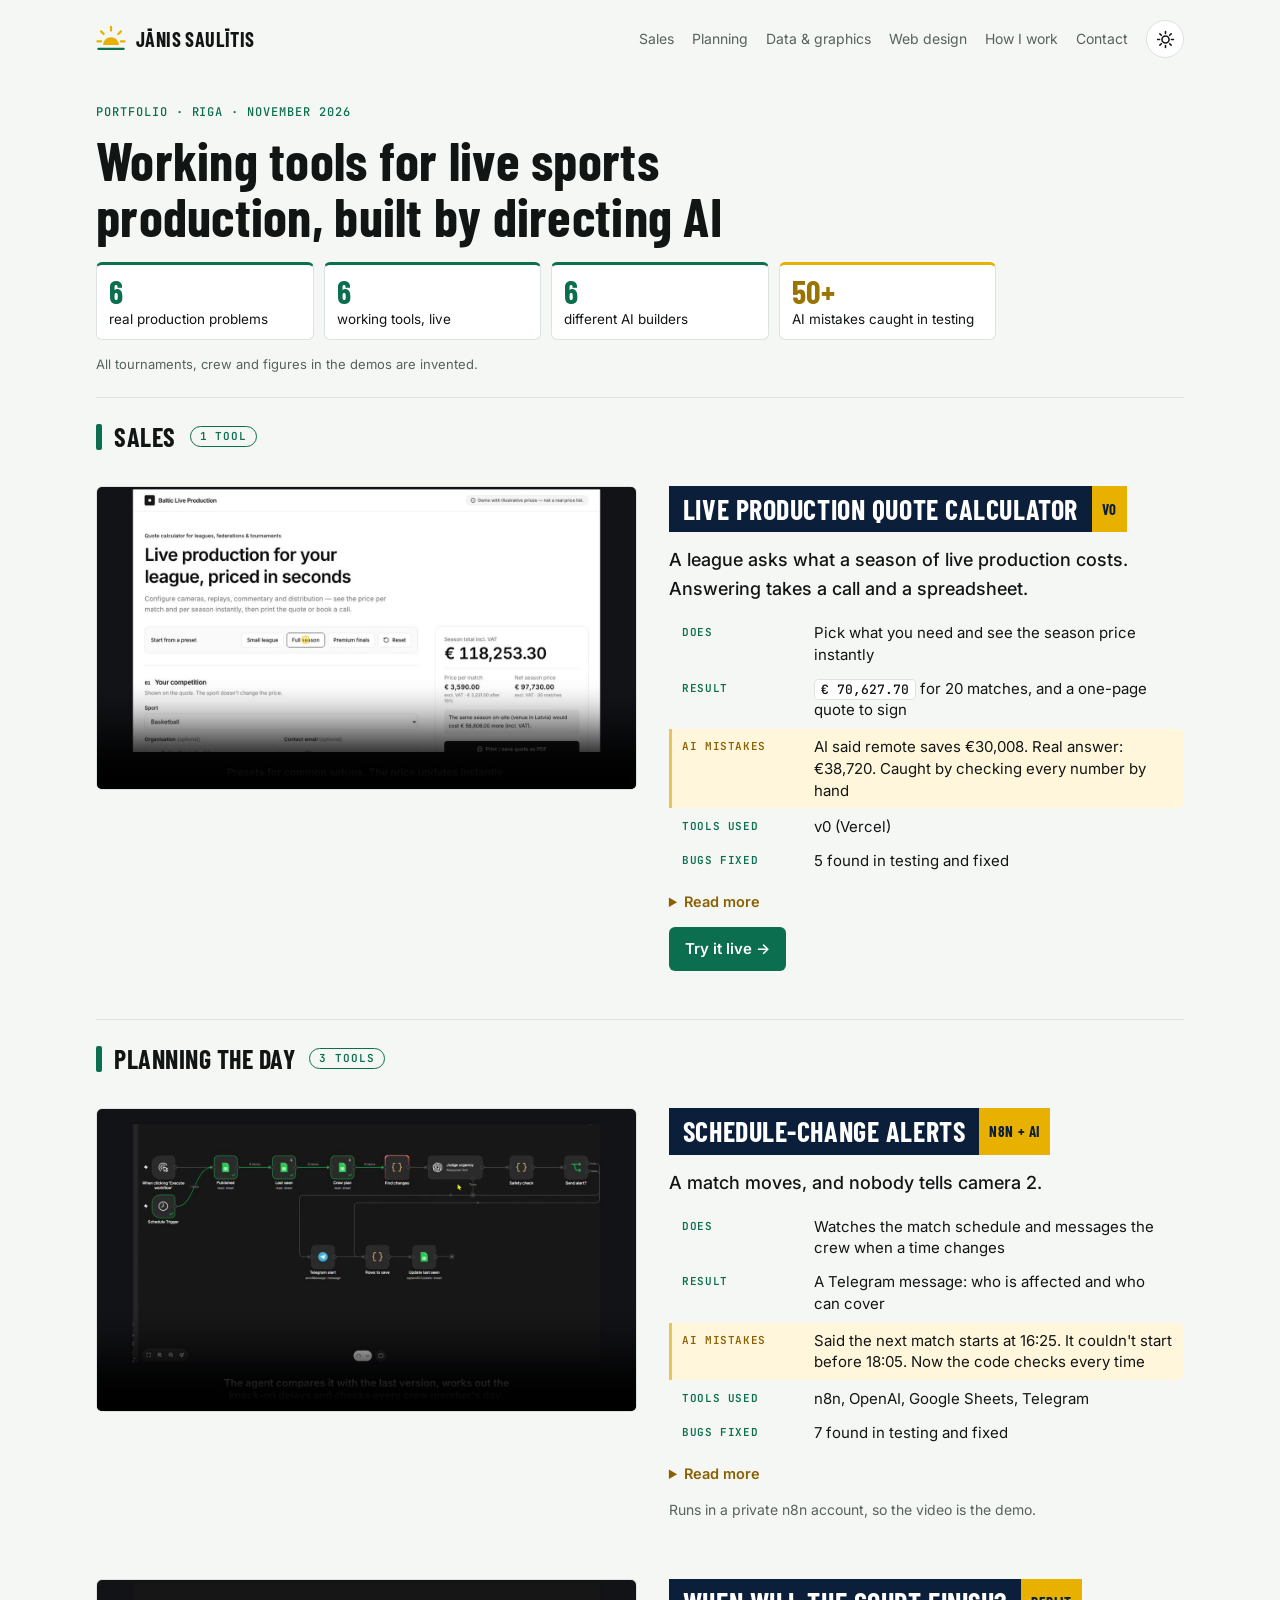
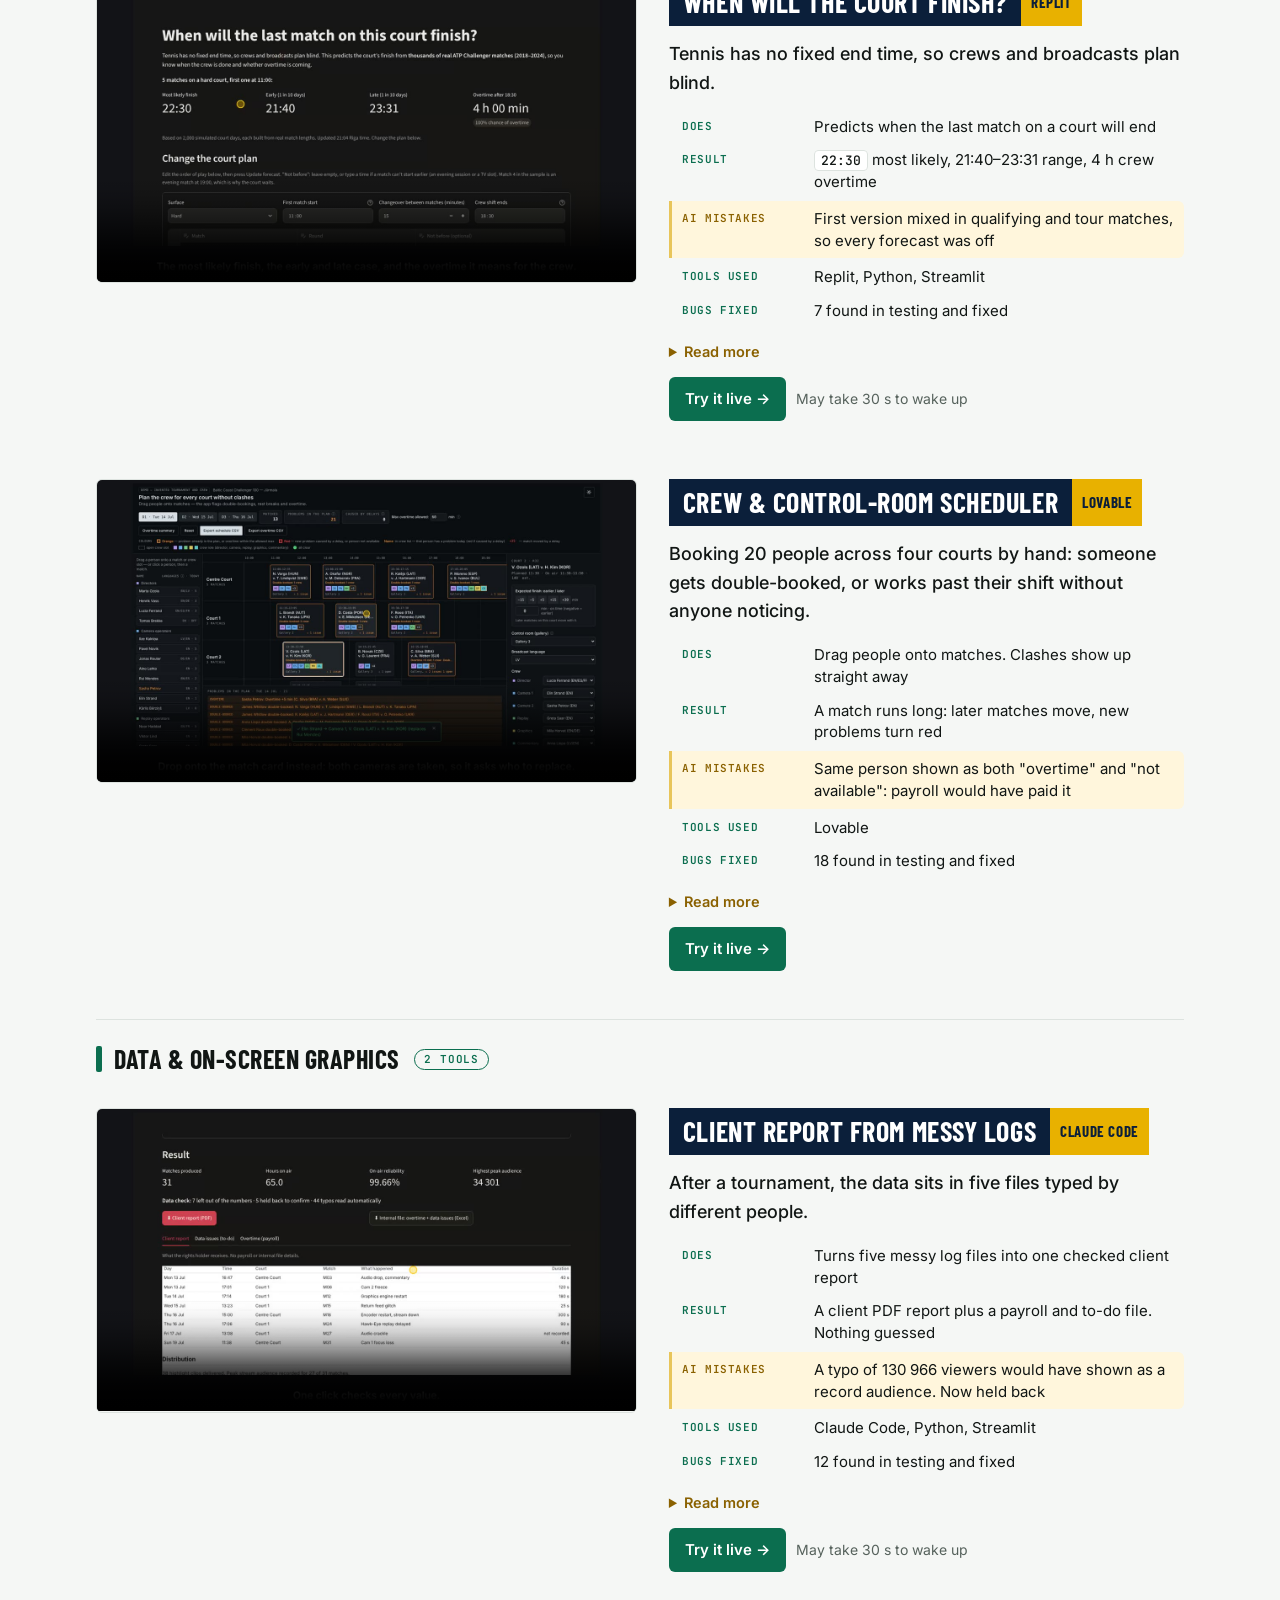
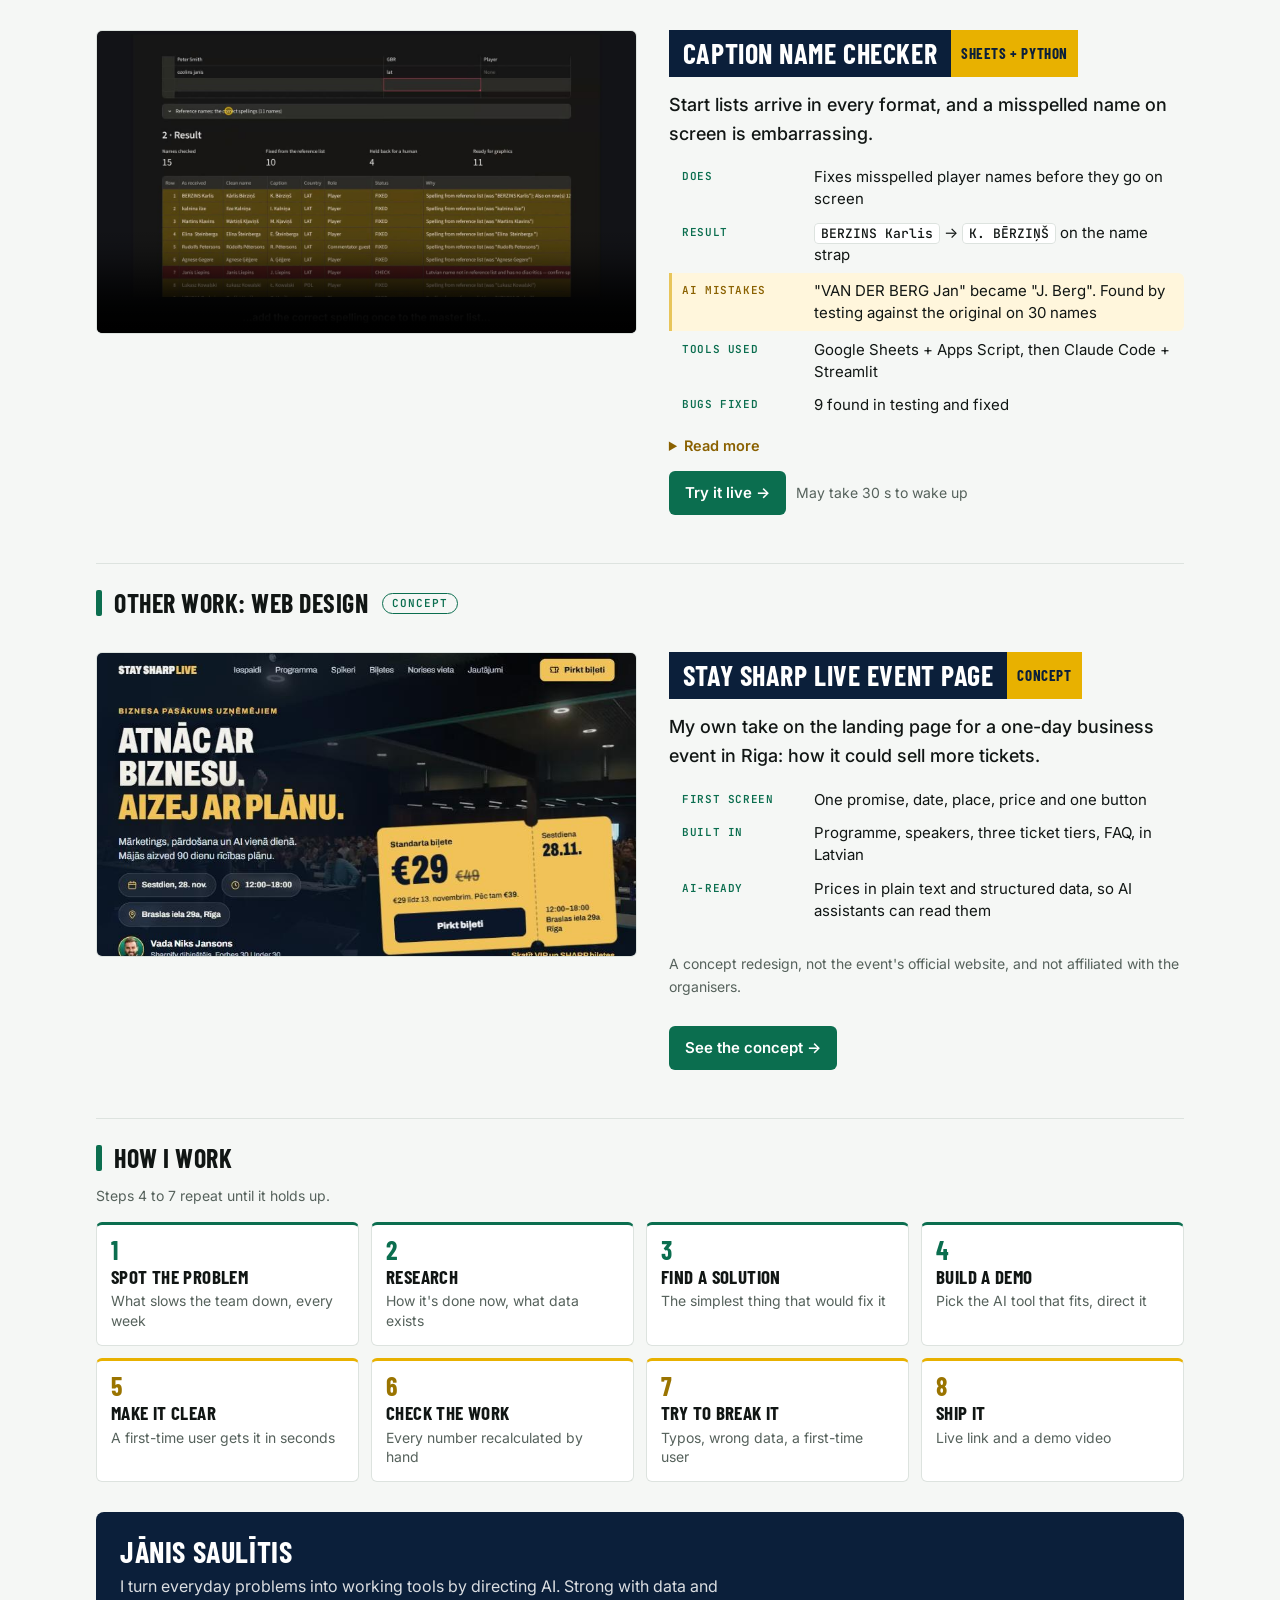
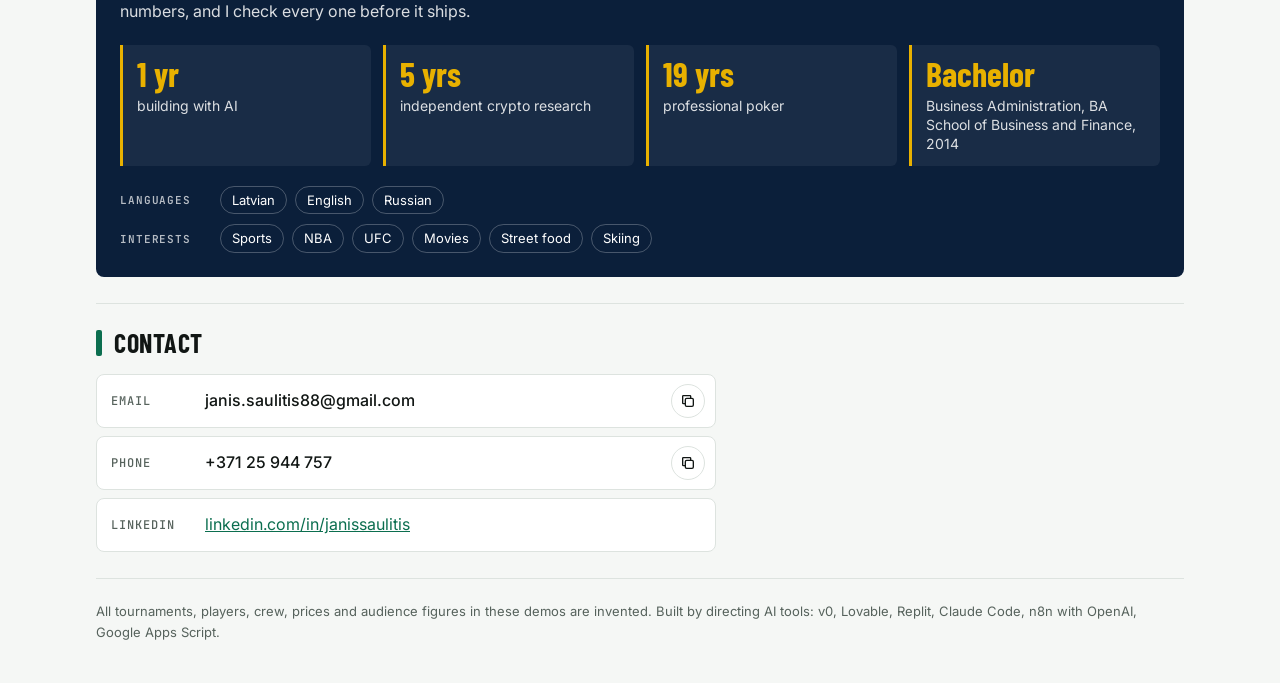
==== index.html @ 0597c060 "Point Stay Sharp concept link to its new address Co-Authored-By: Claude Opus 5.5 <noreply@anthropic." ====
<!doctype html>
<html lang="en">
<head>
<meta charset="utf-8">
<meta name="viewport" content="width=device-width, initial-scale=1, viewport-fit=cover">
<meta name="color-scheme" content="light dark">
<title>Jānis Saulītis · AI Builds</title>
<meta name="description" content="Working tools for live sports production, built by directing AI: quote calculator, crew scheduler, finish-time predictor, schedule-change alerts, delivery report and caption checker. Each with a demo video and the AI mistakes caught in testing.">
<link rel="icon" href="data:image/svg+xml,%3Csvg xmlns='http://www.w3.org/2000/svg' viewBox='0 0 32 32'%3E%3Crect width='32' height='32' rx='7' fill='%230e1211'/%3E%3Cpath d='M16 4v3.5M7 8.5l2.4 2.4M25 8.5l-2.4 2.4M3.5 18.5h3.5M25 18.5h3.5' stroke='%23f2c230' stroke-width='2.4' stroke-linecap='round'/%3E%3Cpath d='M8.5 22.5a7.5 7.5 0 0 1 15 0z' fill='%23f2c230'/%3E%3Cpath d='M4 26.5h24' stroke='%2339c48f' stroke-width='2.4' stroke-linecap='round'/%3E%3C/svg%3E">
<meta property="og:type" content="website">
<meta property="og:url" content="https://janis-saulitis-portfolio.netlify.app/">
<meta property="og:title" content="Jānis Saulītis · Working tools built by directing AI">
<meta property="og:description" content="Six working tools for live sports production, each with a demo video and the AI mistakes caught in testing.">
<meta property="og:image" content="https://janis-saulitis-portfolio.netlify.app/og.png">
<meta property="og:image:width" content="1200">
<meta property="og:image:height" content="630">
<meta name="twitter:card" content="summary_large_image">
<meta name="twitter:image" content="https://janis-saulitis-portfolio.netlify.app/og.png">
<meta name="darkreader-lock">
<link rel="preconnect" href="https://fonts.googleapis.com">
<link rel="preconnect" href="https://fonts.gstatic.com" crossorigin>
<link rel="stylesheet" href="https://fonts.googleapis.com/css2?family=Barlow+Condensed:wght@600;700&family=Inter:wght@400;500;600&family=JetBrains+Mono:wght@500&display=swap">
<style>
/* Layout: one calm column of projects, each a 16:9 clip beside its story; titles set like a broadcast lower-third strap */
:root {
  --bg: #f5f7f5; --surface: #ffffff; --fg: #111614; --muted: #56625c; --line: #dde3df;
  --accent: #0b6e4f; --accent-fg: #ffffff; --strap: #0b1f3a; --strap-fg: #ffffff; --tag: #e8b100; --tag-fg: #0b1f3a; --tag-ink: #9a7400;
  --warn-bg: #fff6dc; --warn-line: #e8c55a; --warn-ink: #8a6100;
  --display: "Barlow Condensed", "Arial Narrow", "Helvetica Neue", Arial, sans-serif;
  --body: "Inter", system-ui, -apple-system, "Segoe UI", Roboto, sans-serif;
  --mono: "JetBrains Mono", ui-monospace, "SFMono-Regular", Consolas, monospace;
}
@media (prefers-color-scheme: dark) { :root:not([data-theme="light"]) {
  --bg: #0e1211; --surface: #151b19; --fg: #e8eeeb; --muted: #9aa7a1; --line: #26302c;
  --accent: #39c48f; --accent-fg: #06120d; --strap: #1b3357; --strap-fg: #ffffff; --tag: #f2c230; --tag-fg: #0b1f3a; --tag-ink: #f2c230;
  --warn-bg: #2a2410; --warn-line: #b8922a; --warn-ink: #f2c230; color-scheme: dark } }
:root[data-theme="dark"] {
  --bg: #0e1211; --surface: #151b19; --fg: #e8eeeb; --muted: #9aa7a1; --line: #26302c;
  --accent: #39c48f; --accent-fg: #06120d; --strap: #1b3357; --strap-fg: #ffffff; --tag: #f2c230; --tag-fg: #0b1f3a; --tag-ink: #f2c230;
  --warn-bg: #2a2410; --warn-line: #b8922a; --warn-ink: #f2c230; color-scheme: dark }

* { box-sizing: border-box }
html { -webkit-text-size-adjust: 100% }
body { background: var(--bg); color: var(--fg); font: 400 16px/1.6 var(--body); margin: 0 }
.wrap { max-width: 1120px; margin: 0 auto; padding-left: max(16px, env(safe-area-inset-left, 0px)); padding-right: max(16px, env(safe-area-inset-right, 0px)) }
a { color: var(--accent) }
:focus-visible { outline: 3px solid var(--accent); outline-offset: 2px }

/* top bar */
.bar { position: sticky; top: env(safe-area-inset-top, 0px); z-index: 10; background: var(--bg); display: flex; align-items: center; justify-content: space-between; gap: 16px; padding-block: 20px }
.bar .name { display: inline-flex; align-items: center; gap: 10px; color: var(--fg); text-decoration: none; font: 700 20px/1 var(--display); letter-spacing: .02em; text-transform: uppercase; white-space: nowrap }
.mark { width: 30px; height: 30px; flex: none; overflow: visible }
.mark .disc { fill: var(--tag) }
.mark .rays, .mark .ground { fill: none; stroke: var(--tag); stroke-width: 2.4; stroke-linecap: round }
.mark .ground { stroke: var(--accent) }
.bar .name:hover .rays { transform: rotate(-8deg); transform-origin: 16px 22px; transition: transform .3s }
.bar nav { display: flex; gap: 12px 18px; flex-wrap: wrap; align-items: center; font-size: 14px }
.bar nav .links { display: contents }
.icon-btn { display: inline-grid; place-items: center; width: 38px; height: 38px; border: 1px solid var(--line); background: var(--surface); color: var(--fg); border-radius: 999px; cursor: pointer; padding: 0 }
.icon-btn svg { width: 19px; height: 19px; fill: none; stroke: currentColor; stroke-width: 2; stroke-linecap: round; stroke-linejoin: round }
.i-moon { display: none } .is-dark .i-sun { display: none } .is-dark .i-moon { display: block }
.menu-btn { display: none }
.bar { position: relative }
.bar .jump { position: absolute; flex-wrap: nowrap; gap: 0; font-size: 15px; grid-template-columns: minmax(0,1fr); left: 0; right: 0; top: calc(100% - 8px); z-index: 20; display: grid; background: var(--surface); border: 1px solid var(--line); border-top: 3px solid var(--tag); border-radius: 4px 4px 12px 12px; padding: 6px 0; box-shadow: 0 18px 40px rgba(0,0,0,.28) }
.jump[hidden] { display: none }
.bar .jump a { display: grid; grid-template-columns: 30px 1fr auto 14px; align-items: center; gap: 10px; padding: 13px 16px; color: var(--fg); text-decoration: none; font: 600 15px/1.2 var(--body) }
.bar .jump a + a { border-top: 1px solid var(--line) }
.bar .jump a:active, .bar .jump a:hover { background: var(--bg) }
.jump .n { font: 500 12px/1 var(--mono); color: var(--accent) }
.jump .c { font: 500 11px/1 var(--mono); color: var(--muted); text-transform: uppercase; letter-spacing: .06em }
.jump .go { width: 14px; height: 14px; fill: none; stroke: var(--muted); stroke-width: 2; stroke-linecap: round; stroke-linejoin: round }
.menu-btn .i-x { display: none } .menu-btn[aria-expanded="true"] .i-bars { display: none } .menu-btn[aria-expanded="true"] .i-x { display: block }
.menu-btn[aria-expanded="true"] { border-color: var(--tag) }
.oneliner { display: none; margin: 0; font-size: 16px; color: var(--muted) }
.toggle { display: none; align-items: center; gap: 6px; border: 1px solid var(--warn-line); background: transparent; color: var(--warn-ink); border-radius: 6px; padding: 8px 12px; font: 600 14px var(--body); cursor: pointer; justify-self: start }
.bar nav a { color: var(--muted); text-decoration: none }
.bar nav a:hover { color: var(--fg) }

/* intro */
.intro { padding-block: 28px 22px; display: grid; gap: 14px; max-width: 900px }
.kicker { font: 500 12px/1 var(--mono); letter-spacing: .08em; text-transform: uppercase; color: var(--accent) }
h1 { font: 700 clamp(34px, 4.4vw, 54px)/1.04 var(--display); margin: 0; text-wrap: balance; letter-spacing: .005em }
.intro .note { margin: 0; font-size: 13px; color: var(--muted) }
.facts { list-style: none; margin: 4px 0 0; padding: 0; display: grid; grid-template-columns: repeat(4, minmax(0,1fr)); gap: 10px }
.facts li { min-width: 0; display: grid; gap: 4px; align-content: start; background: var(--surface); border: 1px solid var(--line); border-top: 3px solid var(--accent); border-radius: 6px; padding: 10px 12px }
.facts li:last-child { border-top-color: var(--tag) }
.facts b { font: 700 32px/1 var(--display); color: var(--accent) }
.facts li:last-child b { color: var(--tag-ink) }
.facts span { font-size: 13.5px; line-height: 1.3; color: var(--fg) }

/* sections */
.group { scroll-margin-top: 80px; padding-block: 26px 8px; border-top: 1px solid var(--line) }
.group > h2 { display: flex; align-items: center; gap: 12px; margin: 0 0 18px; font: 700 26px/1 var(--display); text-transform: uppercase; letter-spacing: .02em; color: var(--fg) }
.group > h2::before { content: ""; width: 6px; height: 26px; border-radius: 2px; background: var(--accent) }
.group > h2 small { font: 600 11px/1 var(--mono); letter-spacing: .08em; color: var(--accent); border: 1px solid var(--accent); border-radius: 999px; padding: 4px 9px; margin-left: 2px }
.proj { scroll-margin-top: 80px; display: grid; grid-template-columns: minmax(0, 1.05fr) minmax(0, 1fr); gap: 32px; padding-block: 18px 40px; align-items: start }
.media video, .media img { width: 100%; aspect-ratio: 16 / 9; display: block; border-radius: 6px; background: #000; border: 1px solid var(--line); object-fit: cover }
.media .note { font-size: 13px; color: var(--muted); margin-top: 8px }
.story { display: grid; gap: 14px; min-width: 0 }

.strap { display: inline-flex; align-items: stretch; max-width: 100%; font-family: var(--display); text-transform: uppercase; justify-self: start }
.strap h3 { margin: 0; min-width: 0; overflow-wrap: anywhere; background: var(--strap); color: var(--strap-fg); font: 700 clamp(22px, 2.6vw, 28px)/1.1 var(--display); padding: 8px 14px; letter-spacing: .02em }
.strap span { background: var(--tag); color: var(--tag-fg); font: 700 15px/1 var(--display); padding: 0 10px; display: flex; align-items: center; letter-spacing: .04em; white-space: nowrap }

.problem { margin: 0; font-size: 18px; font-weight: 500; max-width: 60ch }
.does { margin: 0; color: var(--muted); max-width: 62ch }
.ba { display: grid; grid-template-columns: auto auto 1fr; gap: 6px 10px; align-items: baseline; font-size: 14px; margin: 0 }
.ba dt { font: 500 11px/1.4 var(--mono); letter-spacing: .06em; text-transform: uppercase; color: var(--muted) }
.ba dd { margin: 0 }
.ba .arrow { color: var(--accent); font-weight: 600 }
.ba code { font: 500 13px var(--mono); background: var(--surface); border: 1px solid var(--line); padding: 1px 6px; border-radius: 4px }

.pts { list-style: none; margin: 0; padding: 0; display: grid; gap: 8px; max-width: 62ch }
.pts li { display: grid; grid-template-columns: 7.5rem minmax(0,1fr); gap: 12px; font-size: 15px; line-height: 1.45; padding: 4px 10px; border-left: 3px solid transparent; border-radius: 0 6px 6px 0 }
.pts li b { font: 600 11px/1.9 var(--mono); letter-spacing: .06em; text-transform: uppercase; color: var(--accent) }
.pts li.ai { background: var(--warn-bg); border-left-color: var(--warn-line); padding-block: 7px }
.pts li.ai b { color: var(--warn-ink) }
.pts { gap: 4px }
.pts code { font: 500 13px var(--mono); background: var(--surface); border: 1px solid var(--line); padding: 1px 6px; border-radius: 4px }
.more { font-size: 14.5px; color: var(--muted); max-width: 62ch }
.more summary { cursor: pointer; color: var(--warn-ink); font-weight: 600; width: fit-content }
.more p { margin: 8px 0 0 }
.meta { display: flex; flex-wrap: wrap; gap: 6px 16px; font: 500 12.5px/1.5 var(--mono); color: var(--muted); font-variant-numeric: tabular-nums }
.caught { margin: 0; background: var(--warn-bg); border-left: 3px solid var(--warn-line); padding: 10px 14px; font-size: 14.5px; border-radius: 0 6px 6px 0 }
.caught b { display: block; font: 600 11px/1.6 var(--mono); letter-spacing: .08em; text-transform: uppercase; color: var(--muted) }
.actions { display: flex; flex-wrap: wrap; gap: 10px; align-items: center }
.btn { display: inline-block; background: var(--accent); color: var(--accent-fg); text-decoration: none; font-weight: 600; font-size: 15px; padding: 10px 16px; border-radius: 6px }
.btn:hover { filter: brightness(1.08) }
.quiet { font-size: 14px; color: var(--muted) }

/* how I work */
.flow { list-style: none; margin: 0 0 30px; padding: 0; display: grid; grid-template-columns: repeat(4, minmax(0,1fr)); gap: 12px; counter-reset: s }
.flow-note { margin: -4px 0 14px; font-size: 14px; color: var(--muted) }
.flow li { position: relative; display: grid; gap: 4px; align-content: start; background: var(--surface); border: 1px solid var(--line); border-top: 3px solid var(--accent); border-radius: 6px; padding: 12px 14px 14px }
.flow li .n { font: 700 26px/1 var(--display); color: var(--accent) }
.flow li b { font: 700 19px/1.1 var(--display); text-transform: uppercase; letter-spacing: .02em }
.flow li .d { font-size: 14px; color: var(--muted); line-height: 1.4 }
.flow li:nth-child(n+5) { border-top-color: var(--tag) }
.flow li:nth-child(n+5) .n { color: var(--tag-ink) }
.me { background: var(--strap); color: var(--strap-fg); border-radius: 8px; padding: 24px; display: grid; gap: 20px; margin-bottom: 18px }
.me h3 { margin: 0; font: 700 30px/1 var(--display); text-transform: uppercase; letter-spacing: .02em }
.me-head p { margin: 8px 0 0; font-size: 16px; opacity: .85; max-width: 60ch }
.stats { list-style: none; margin: 0; padding: 0; display: grid; grid-template-columns: repeat(4, minmax(0,1fr)); gap: 12px }
.stats li { min-width: 0; overflow-wrap: anywhere; display: grid; gap: 6px; align-content: start; background: rgba(255,255,255,.06); border-left: 3px solid var(--tag); border-radius: 0 6px 6px 0; padding: 12px 14px }
.stats b { font: 700 34px/1 var(--display); color: var(--tag); overflow-wrap: normal }
.stats span { font-size: 14px; opacity: .85; line-height: 1.35 }
.chips { display: flex; flex-wrap: wrap; gap: 8px; align-items: center }
.chips span { border: 1px solid rgba(255,255,255,.25); border-radius: 999px; padding: 3px 11px; font-size: 13px }
.chip-rows { display: grid; gap: 10px }
.chips .lab { border: 0; padding: 0; width: 92px; flex: none; font: 600 11px var(--mono); letter-spacing: .08em; text-transform: uppercase; opacity: .7 }
.how { list-style: none; margin: 0; padding: 0 0 12px; display: grid; gap: 8px; font-size: 16px }
.how b { font-weight: 600 }
.about { max-width: 70ch; color: var(--muted); padding-block: 4px 12px }
.contact { list-style: none; margin: 0; padding: 0 0 18px; display: grid; gap: 8px; font-size: 16px; max-width: 620px }
.contact li { display: flex; align-items: center; gap: 4px 14px; background: var(--surface); border: 1px solid var(--line); border-radius: 8px; padding: 8px 10px 8px 14px; min-height: 54px }
.contact .val { display: flex; align-items: center; gap: 10px; min-width: 0; flex: 1; justify-content: space-between }
.contact .sel, .contact a { overflow-wrap: anywhere }
.contact .copy { width: 34px; height: 34px; flex: none }
.contact .copy svg { width: 16px; height: 16px }
.contact li > span:first-child { font: 500 12px/1 var(--mono); letter-spacing: .08em; text-transform: uppercase; color: var(--muted); width: 80px }
.contact .sel { user-select: all; font-weight: 500 }
footer { border-top: 1px solid var(--line); padding-block: 22px 40px; font-size: 13px; color: var(--muted) }

@media (max-width: 520px) { .stats b { font-size: 27px } .stats li { padding: 10px 11px } .contact li { flex-direction: column; align-items: stretch; gap: 2px; padding-block: 8px } .chips .lab { width: 100% } .group > h2 { font-size: 22px } .group > h2::before { height: 22px } .pts li { grid-template-columns: minmax(0,1fr); gap: 2px } .flow { grid-template-columns: repeat(2, minmax(0,1fr)); gap: 8px } .flow li { padding: 10px 12px; grid-template-columns: auto 1fr; align-items: baseline; column-gap: 8px } .flow li .n { font-size: 20px } .flow li b { font-size: 16px } .flow li .d { display: none } }
@media (max-width: 820px) {
  .flow { grid-template-columns: repeat(2, minmax(0,1fr)) }
  .stats { grid-template-columns: repeat(2, minmax(0,1fr)) }
  .proj { grid-template-columns: minmax(0, 1fr); gap: 18px }
  .bar nav .links { display: none }
  /* phones: one-line jump menu, and each project folded to title + problem until tapped */
  .menu-btn { display: inline-grid }
  .facts { grid-template-columns: repeat(2, minmax(0,1fr)) }
  /* phones: title, video, one line, buttons. Everything else behind "Details" */
  .proj { gap: 12px; padding-block: 14px 26px }
  .proj .story { display: contents }
  .proj .strap { order: 1 } .proj .media { order: 2 } .proj .oneliner { order: 3 } .proj .actions { order: 4 }
  .proj .problem { order: 5 } .proj .pts { order: 6 } .proj .more { order: 7 } .proj .story > .quiet { order: 8 }
  .proj.folded .problem, .proj.folded .pts, .proj.folded .more, .proj.folded .quiet { display: none }
  .proj.folded .oneliner { display: block }
  .toggle { display: inline-flex }
}
@media (max-width: 360px) { .bar nav { gap: 8px; flex-wrap: nowrap } .bar .name { font-size: 18px; gap: 8px } .mark { width: 24px; height: 24px } .bar .jump a { padding-inline: 12px; gap: 8px; grid-template-columns: 24px 1fr auto 14px } .stats b { font-size: 28px } .me { padding: 18px } .strap { flex-wrap: wrap } .strap span { padding-block: 4px } }
@media (min-width: 1800px) {
  .wrap { max-width: 1400px }
  body { font-size: 17px }
  .problem { font-size: 19px }
}
@media (prefers-reduced-motion: reduce) { * { transition: none !important } }
</style>
</head>
<body>

<div class="wrap" id="top">
  <header class="bar">
    <a class="name" href="#top" aria-label="Jānis Saulītis, back to top"><svg class="mark" viewBox="0 0 32 32" aria-hidden="true"><path class="rays" d="M16 3v4M5.4 7.9l2.8 2.8M26.6 7.9l-2.8 2.8M1.5 18.5h4M26.5 18.5h4"/><path class="disc" d="M7.5 22.5a8.5 8.5 0 0 1 17 0z"/><path class="ground" d="M2.5 26.5h27"/></svg><span>Jānis Saulītis</span></a>
    <nav>
      <span class="links">
        <a href="#sales">Sales</a><a href="#planning">Planning</a><a href="#data">Data &amp; graphics</a><a href="#other">Web design</a><a href="#how">How I work</a><a href="#contact">Contact</a>
      </span>
      <button class="icon-btn" id="theme" type="button" aria-label="Switch to dark mode"><svg class="i-sun" viewBox="0 0 24 24" aria-hidden="true"><circle cx="12" cy="12" r="4.5"/><path d="M12 2v2.5M12 19.5V22M2 12h2.5M19.5 12H22M4.9 4.9l1.8 1.8M17.3 17.3l1.8 1.8M4.9 19.1l1.8-1.8M17.3 6.7l1.8-1.8"/></svg><svg class="i-moon" viewBox="0 0 24 24" aria-hidden="true"><path d="M20.5 14.5A8.5 8.5 0 0 1 9.5 3.5a8.5 8.5 0 1 0 11 11z"/></svg></button>
      <button class="icon-btn menu-btn" id="menu" type="button" aria-label="Sections" aria-expanded="false" aria-controls="jump"><svg class="i-bars" viewBox="0 0 24 24" aria-hidden="true"><path d="M4 7h16M4 12h16M4 17h16"/></svg><svg class="i-x" viewBox="0 0 24 24" aria-hidden="true"><path d="M6 6l12 12M18 6 6 18"/></svg></button>
    </nav>
    <nav class="jump" id="jump" aria-label="Sections" hidden><a href="#sales"><span class="n">01</span><span>Sales</span><span class="c">1 tool</span><svg class="go" viewBox="0 0 14 14" aria-hidden="true"><path d="M5 2.5 9.5 7 5 11.5"/></svg></a><a href="#planning"><span class="n">02</span><span>Planning the day</span><span class="c">3 tools</span><svg class="go" viewBox="0 0 14 14" aria-hidden="true"><path d="M5 2.5 9.5 7 5 11.5"/></svg></a><a href="#data"><span class="n">03</span><span>Data &amp; graphics</span><span class="c">2 tools</span><svg class="go" viewBox="0 0 14 14" aria-hidden="true"><path d="M5 2.5 9.5 7 5 11.5"/></svg></a><a href="#other"><span class="n">04</span><span>Web design</span><span class="c">concept</span><svg class="go" viewBox="0 0 14 14" aria-hidden="true"><path d="M5 2.5 9.5 7 5 11.5"/></svg></a><a href="#how"><span class="n">05</span><span>How I work</span><span class="c">8 steps</span><svg class="go" viewBox="0 0 14 14" aria-hidden="true"><path d="M5 2.5 9.5 7 5 11.5"/></svg></a><a href="#contact"><span class="n">06</span><span>Contact</span><span class="c"></span><svg class="go" viewBox="0 0 14 14" aria-hidden="true"><path d="M5 2.5 9.5 7 5 11.5"/></svg></a></nav>
  </header>

  <section class="intro">
    <div class="kicker">Portfolio · Riga · November 2026</div>
    <h1>Working tools for live sports production, built by directing AI</h1>
    <ul class="facts">
      <li><b>6</b><span>real production problems</span></li>
      <li><b>6</b><span>working tools, live</span></li>
      <li><b>6</b><span>different AI builders</span></li>
      <li><b>50+</b><span>AI mistakes caught in testing</span></li>
    </ul>
    <p class="note">All tournaments, crew and figures in the demos are invented.</p>
  </section>

  <!-- ===================== SALES ===================== -->
  <section class="group" id="sales">
    <h2>Sales <small>1 tool</small></h2>
    <article class="proj" id="quote">
      <div class="media"><video controls preload="none" playsinline poster="media/quote.jpg" src="media/quote.mp4" aria-label="Demo video: live production quote calculator"></video></div>
      <div class="story">
        <div class="strap"><h3>Live production quote calculator</h3><span>v0</span></div>
        <p class="problem">A league asks what a season of live production costs. Answering takes a call and a spreadsheet.</p>
        <ul class="pts">
          <li><b>Does</b><span>Pick what you need and see the season price instantly</span></li>
          <li><b>Result</b><span><code>€ 70,627.70</code> for 20 matches, and a one-page quote to sign</span></li>
          <li class="ai"><b>AI mistakes</b><span>AI said remote saves €30,008. Real answer: €38,720. Caught by checking every number by hand</span></li>
          <li><b>Tools used</b><span>v0 (Vercel)</span></li>
          <li><b>Bugs fixed</b><span>5 found in testing and fixed</span></li>
        </ul>
        <details class="more"><summary>Read more</summary><p>Pick a package, the number of matches and the add-ons, and see the season price with volume discount and VAT, what remote production would save, and a one-page quote ready to sign.</p><p><b>The AI mistake in full:</b> It said remote production would save €30,008. Against the quote on screen the real saving was €38,720: the €900-per-match travel cost was left out of both sides. Caught by recalculating every test case by hand.</p></details>
        <div class="actions"><a class="btn" href="https://live-production-quote-calculator.vercel.app/" target="_blank" rel="noopener">Try it live →</a></div>
      </div>
    </article>
  </section>

  <!-- ===================== PLANNING ===================== -->
  <section class="group" id="planning">
    <h2>Planning the day <small>3 tools</small></h2>

    <article class="proj" id="watcher">
      <div class="media"><video controls preload="none" playsinline poster="media/watcher.jpg" src="media/watcher.mp4" aria-label="Demo video: schedule-change watcher"></video></div>
      <div class="story">
        <div class="strap"><h3>Schedule-change alerts</h3><span>n8n + AI</span></div>
        <p class="problem">A match moves, and nobody tells camera 2.</p>
        <ul class="pts">
          <li><b>Does</b><span>Watches the match schedule and messages the crew when a time changes</span></li>
          <li><b>Result</b><span>A Telegram message: who is affected and who can cover</span></li>
          <li class="ai"><b>AI mistakes</b><span>Said the next match starts at 16:25. It couldn't start before 18:05. Now the code checks every time</span></li>
          <li><b>Tools used</b><span>n8n, OpenAI, Google Sheets, Telegram</span></li>
          <li><b>Bugs fixed</b><span>7 found in testing and fixed</span></li>
        </ul>
        <details class="more"><summary>Read more</summary><p>An AI agent checks the order of play every 15 minutes. When something changes, it works out the knock-on delays and crew clashes and sends a Telegram alert saying who is affected and who can cover.</p><p><b>The AI mistake in full:</b> An alert said the next match would start around 16:25. It couldn't start before 18:05: delays weren't being carried down the court. Caught by reading the alert as a production manager would, and fixed in the code, so the AI only writes the message and never decides the facts.</p></details>
        <div class="actions"><span class="quiet">Runs in a private n8n account, so the video is the demo.</span></div>
      </div>
    </article>

    <article class="proj" id="finish">
      <div class="media"><video controls preload="none" playsinline poster="media/finish.jpg" src="media/finish.mp4" aria-label="Demo video: court finish-time predictor"></video></div>
      <div class="story">
        <div class="strap"><h3>When will the court finish?</h3><span>Replit</span></div>
        <p class="problem">Tennis has no fixed end time, so crews and broadcasts plan blind.</p>
        <ul class="pts">
          <li><b>Does</b><span>Predicts when the last match on a court will end</span></li>
          <li><b>Result</b><span><code>22:30</code> most likely, 21:40–23:31 range, 4 h crew overtime</span></li>
          <li class="ai"><b>AI mistakes</b><span>First version mixed in qualifying and tour matches, so every forecast was off</span></li>
          <li><b>Tools used</b><span>Replit, Python, Streamlit</span></li>
          <li><b>Bugs fixed</b><span>7 found in testing and fixed</span></li>
        </ul>
        <details class="more"><summary>Read more</summary><p>Predicts when the last match on a court will finish, from 35,000 real ATP Challenger matches (2018–2024), and how much crew overtime that means. Change the plan and the answer updates.</p><p><b>The AI mistake in full:</b> The first version mixed in qualifying and tour-level matches, which run to different lengths, so every forecast was off. It now uses Challenger main-draw matches only and shows how many were removed and why.</p></details>
        <div class="actions"><a class="btn" href="https://court-finish.streamlit.app/" target="_blank" rel="noopener">Try it live →</a><span class="quiet">May take 30 s to wake up</span></div>
      </div>
    </article>

    <article class="proj" id="scheduler">
      <div class="media"><video controls preload="none" playsinline poster="media/scheduler-poster.jpg" src="media/scheduler.mp4" aria-label="Demo video: crew and control-room scheduler"></video></div>
      <div class="story">
        <div class="strap"><h3>Crew &amp; control-room scheduler</h3><span>Lovable</span></div>
        <p class="problem">Booking 20 people across four courts by hand: someone gets double-booked, or works past their shift without anyone noticing.</p>
        <ul class="pts">
          <li><b>Does</b><span>Drag people onto matches. Clashes show up straight away</span></li>
          <li><b>Result</b><span>A match runs long: later matches move, new problems turn red</span></li>
          <li class="ai"><b>AI mistakes</b><span>Same person shown as both "overtime" and "not available": payroll would have paid it</span></li>
          <li><b>Tools used</b><span>Lovable</span></li>
          <li><b>Bugs fixed</b><span>18 found in testing and fixed</span></li>
        </ul>
        <details class="more"><summary>Read more</summary><p>Drag crew onto matches or crew slots. It flags double-bookings, short rest breaks, missing roles and overtime. When a match runs long, everything after it moves and the new problems show in red.</p><p><b>The AI mistake in full:</b> One camera operator showed as both "5 min overtime" and "not available" on the same match. Payroll would have paid overtime for someone the app said shouldn't be there.</p></details>
        <div class="actions"><a class="btn" href="https://court-crew-control.lovable.app/" target="_blank" rel="noopener">Try it live →</a></div>
      </div>
    </article>
  </section>

  <!-- ===================== DATA & GRAPHICS ===================== -->
  <section class="group" id="data">
    <h2>Data &amp; on-screen graphics <small>2 tools</small></h2>

    <article class="proj" id="report">
      <div class="media"><video controls preload="none" playsinline poster="media/report.jpg" src="media/report.mp4" aria-label="Demo video: tournament delivery report"></video></div>
      <div class="story">
        <div class="strap"><h3>Client report from messy logs</h3><span>Claude Code</span></div>
        <p class="problem">After a tournament, the data sits in five files typed by different people.</p>
        <ul class="pts">
          <li><b>Does</b><span>Turns five messy log files into one checked client report</span></li>
          <li><b>Result</b><span>A client PDF report plus a payroll and to-do file. Nothing guessed</span></li>
          <li class="ai"><b>AI mistakes</b><span>A typo of 130 966 viewers would have shown as a record audience. Now held back</span></li>
          <li><b>Tools used</b><span>Claude Code, Python, Streamlit</span></li>
          <li><b>Bugs fixed</b><span>12 found in testing and fixed</span></li>
        </ul>
        <details class="more"><summary>Read more</summary><p>Checks every value, fixes obvious typos and lists them, holds back anything uncertain, and builds a PDF report for the client plus an internal file with crew overtime and a to-do list of data problems.</p><p><b>The AI mistake in full:</b> A viewer count typed with an extra digit (130 966) would have gone into the client report as a record audience. Anything far above the usual for that round is now held back to confirm.</p></details>
        <div class="actions"><a class="btn" href="https://tournament-report.streamlit.app/" target="_blank" rel="noopener">Try it live →</a><span class="quiet">May take 30 s to wake up</span></div>
      </div>
    </article>

    <article class="proj" id="captions">
      <div class="media"><video controls preload="none" playsinline poster="media/captions.jpg" src="media/captions.mp4" aria-label="Demo video: caption name checker"></video></div>
      <div class="story">
        <div class="strap"><h3>Caption name checker</h3><span>Sheets + Python</span></div>
        <p class="problem">Start lists arrive in every format, and a misspelled name on screen is embarrassing.</p>
        <ul class="pts">
          <li><b>Does</b><span>Fixes misspelled player names before they go on screen</span></li>
          <li><b>Result</b><span><code>BERZINS Karlis</code> → <code>K. BĒRZIŅŠ</code> on the name strap</span></li>
          <li class="ai"><b>AI mistakes</b><span>"VAN DER BERG Jan" became "J. Berg". Found by testing against the original on 30 names</span></li>
          <li><b>Tools used</b><span>Google Sheets + Apps Script, then Claude Code + Streamlit</span></li>
          <li><b>Bugs fixed</b><span>9 found in testing and fixed</span></li>
        </ul>
        <details class="more"><summary>Read more</summary><p>Cleans every name against the broadcaster's master list (Latvian letters, name order, capitals, duplicates), makes the on-screen caption, and explains each change. Anything uncertain is held back for a human.</p><p><b>The AI mistake in full:</b> "VAN DER BERG Jan" was captioned "J. Berg", dropping half the surname. Found while rebuilding it as a web app, by testing the new version against the original on 30 tricky names.</p></details>
        <div class="actions"><a class="btn" href="https://caption-checker.streamlit.app/" target="_blank" rel="noopener">Try it live →</a><span class="quiet">May take 30 s to wake up</span></div>
      </div>
    </article>
  </section>

  <!-- ===================== OTHER WORK ===================== -->
  <section class="group" id="other">
    <h2>Other work: web design <small>concept</small></h2>
    <article class="proj" id="staysharp">
      <div class="media"><img src="media/staysharp.jpg" alt="Concept redesign of the Stay Sharp LIVE landing page: headline, date, venue and a ticket-style price card"></div>
      <div class="story">
        <div class="strap"><h3>Stay Sharp LIVE event page</h3><span>Concept</span></div>
        <p class="problem">My own take on the landing page for a one-day business event in Riga: how it could sell more tickets.</p>
        <ul class="pts">
          <li><b>First screen</b><span>One promise, date, place, price and one button</span></li>
          <li><b>Built in</b><span>Programme, speakers, three ticket tiers, FAQ, in Latvian</span></li>
          <li><b>AI-ready</b><span>Prices in plain text and structured data, so AI assistants can read them</span></li>
        </ul>
        <p class="quiet">A concept redesign, not the event's official website, and not affiliated with the organisers.</p>
        <div class="actions"><a class="btn" href="https://stay-sharp-live-concept.netlify.app/" target="_blank" rel="noopener">See the concept →</a></div>
      </div>
    </article>
  </section>

  <!-- ===================== HOW I WORK ===================== -->
  <section class="group" id="how">
    <h2>How I work</h2>
    <p class="flow-note">Steps 4 to 7 repeat until it holds up.</p>
    <ol class="flow">
      <li><span class="n">1</span><b>Spot the problem</b><span class="d">What slows the team down, every week</span></li>
      <li><span class="n">2</span><b>Research</b><span class="d">How it's done now, what data exists</span></li>
      <li><span class="n">3</span><b>Find a solution</b><span class="d">The simplest thing that would fix it</span></li>
      <li><span class="n">4</span><b>Build a demo</b><span class="d">Pick the AI tool that fits, direct it</span></li>
      <li><span class="n">5</span><b>Make it clear</b><span class="d">A first-time user gets it in seconds</span></li>
      <li><span class="n">6</span><b>Check the work</b><span class="d">Every number recalculated by hand</span></li>
      <li><span class="n">7</span><b>Try to break it</b><span class="d">Typos, wrong data, a first-time user</span></li>
      <li><span class="n">8</span><b>Ship it</b><span class="d">Live link and a demo video</span></li>
    </ol>
    <div class="me">
      <div class="me-head">
        <h3>Jānis Saulītis</h3>
        <p>I turn everyday problems into working tools by directing AI. Strong with data and numbers, and I check every one before it ships.</p>
      </div>
      <ul class="stats">
        <li><b>1 yr</b><span>building with AI</span></li>
        <li><b>5 yrs</b><span>independent crypto research</span></li>
        <li><b>19 yrs</b><span>professional poker</span></li>
        <li><b>Bachelor</b><span>Business Administration, BA School of Business and Finance, 2014</span></li>
      </ul>
      <div class="chip-rows">
        <div class="chips"><span class="lab">Languages</span><span>Latvian</span><span>English</span><span>Russian</span></div>
        <div class="chips"><span class="lab">Interests</span><span>Sports</span><span>NBA</span><span>UFC</span><span>Movies</span><span>Street food</span><span>Skiing</span></div>
      </div>
    </div>

  </section>

  <section class="group" id="contact">
    <h2>Contact</h2>
    <ul class="contact">
      <li><span>Email</span><span class="val"><span class="sel">janis.saulitis88@gmail.com</span><button type="button" class="copy icon-btn" data-copy="janis.saulitis88@gmail.com" aria-label="Copy"><svg viewBox="0 0 24 24" aria-hidden="true"><rect x="8" y="8" width="12" height="12" rx="2"/><path d="M16 8V5a1 1 0 0 0-1-1H5a1 1 0 0 0-1 1v10a1 1 0 0 0 1 1h3"/></svg></button></span></li>
      <li><span>Phone</span><span class="val"><span class="sel">+371 25 944 757</span><button type="button" class="copy icon-btn" data-copy="+37125944757" aria-label="Copy"><svg viewBox="0 0 24 24" aria-hidden="true"><rect x="8" y="8" width="12" height="12" rx="2"/><path d="M16 8V5a1 1 0 0 0-1-1H5a1 1 0 0 0-1 1v10a1 1 0 0 0 1 1h3"/></svg></button></span></li>
      <li><span>LinkedIn</span><span class="val"><a href="https://www.linkedin.com/in/janissaulitis/" target="_blank" rel="noopener">linkedin.com/in/janissaulitis</a></span></li>
    </ul>
  </section>

  <footer>All tournaments, players, crew, prices and audience figures in these demos are invented. Built by directing AI tools: v0, Lovable, Replit, Claude Code, n8n with OpenAI, Google Apps Script.</footer>
</div>

<script>
(() => {
  const root = document.documentElement, btn = document.getElementById("theme");
  const isDark = () => root.dataset.theme ? root.dataset.theme === "dark" : matchMedia("(prefers-color-scheme: dark)").matches;
  const label = () => { const d = isDark(); root.classList.toggle("is-dark", d); btn.setAttribute("aria-label", d ? "Switch to light mode" : "Switch to dark mode"); };
  try { const t = localStorage.getItem("theme"); if (t) root.dataset.theme = t; } catch (e) {}
  label();
  try { matchMedia("(prefers-color-scheme: dark)").addEventListener("change", label); } catch (e) {}
  btn.addEventListener("click", () => {
    root.dataset.theme = isDark() ? "light" : "dark";
    try { localStorage.setItem("theme", root.dataset.theme); } catch (e) {}
    label();
  });
  document.querySelectorAll(".copy").forEach(b => b.addEventListener("click", () => {
    const icon = b.innerHTML;
    const done = () => { b.innerHTML = '<svg viewBox="0 0 24 24" aria-hidden="true"><path d="M5 12.5l4.5 4.5L19 7.5"/></svg>'; b.style.color = "var(--accent)"; setTimeout(() => { b.innerHTML = icon; b.style.color = ""; }, 1500); };
    try { navigator.clipboard.writeText(b.dataset.copy).then(done, () => {}); } catch (e) {}
  }));
  const menu = document.getElementById("menu"), jump = document.getElementById("jump");
  const close = () => { jump.hidden = true; menu.setAttribute("aria-expanded", "false"); };
  menu.addEventListener("click", e => { e.stopPropagation(); jump.hidden = !jump.hidden; menu.setAttribute("aria-expanded", String(!jump.hidden)); });
  jump.addEventListener("click", e => { if (e.target.closest("a")) close(); });
  document.addEventListener("click", e => { if (!jump.hidden && !e.target.closest("#jump")) close(); });
  document.addEventListener("keydown", e => { if (e.key === "Escape") close(); });
  // phones: fold each project to its title and problem; one tap opens it
  const phone = matchMedia("(max-width: 820px)");
  document.querySelectorAll(".proj").forEach(pr => {
    const story = pr.querySelector(".story"), prob = story.querySelector(".problem");
    const first = story.querySelector(".pts li:first-child"), does = first && first.querySelector("b").textContent === "Does" ? first.querySelector("span") : null;
    const one = document.createElement("p"); one.className = "oneliner";
    one.textContent = does ? does.textContent : prob.textContent; prob.before(one);
    let actions = story.querySelector(".actions");
    if (!actions) { actions = document.createElement("div"); actions.className = "actions"; story.append(actions); }
    const t = document.createElement("button");
    t.type = "button"; t.className = "toggle";
    const set = open => { pr.classList.toggle("folded", !open); t.textContent = open ? "Hide details ▴" : "Details ▾"; t.setAttribute("aria-expanded", open); };
    t.addEventListener("click", () => set(pr.classList.contains("folded")));
    actions.append(t);
    set(!phone.matches);
    phone.addEventListener?.("change", e => set(!e.matches));
  });
  // only one video plays at a time
  document.querySelectorAll("video").forEach(v => v.addEventListener("play", () =>
    document.querySelectorAll("video").forEach(o => { if (o !== v) o.pause(); })));
})();
</script>

</body>
</html>
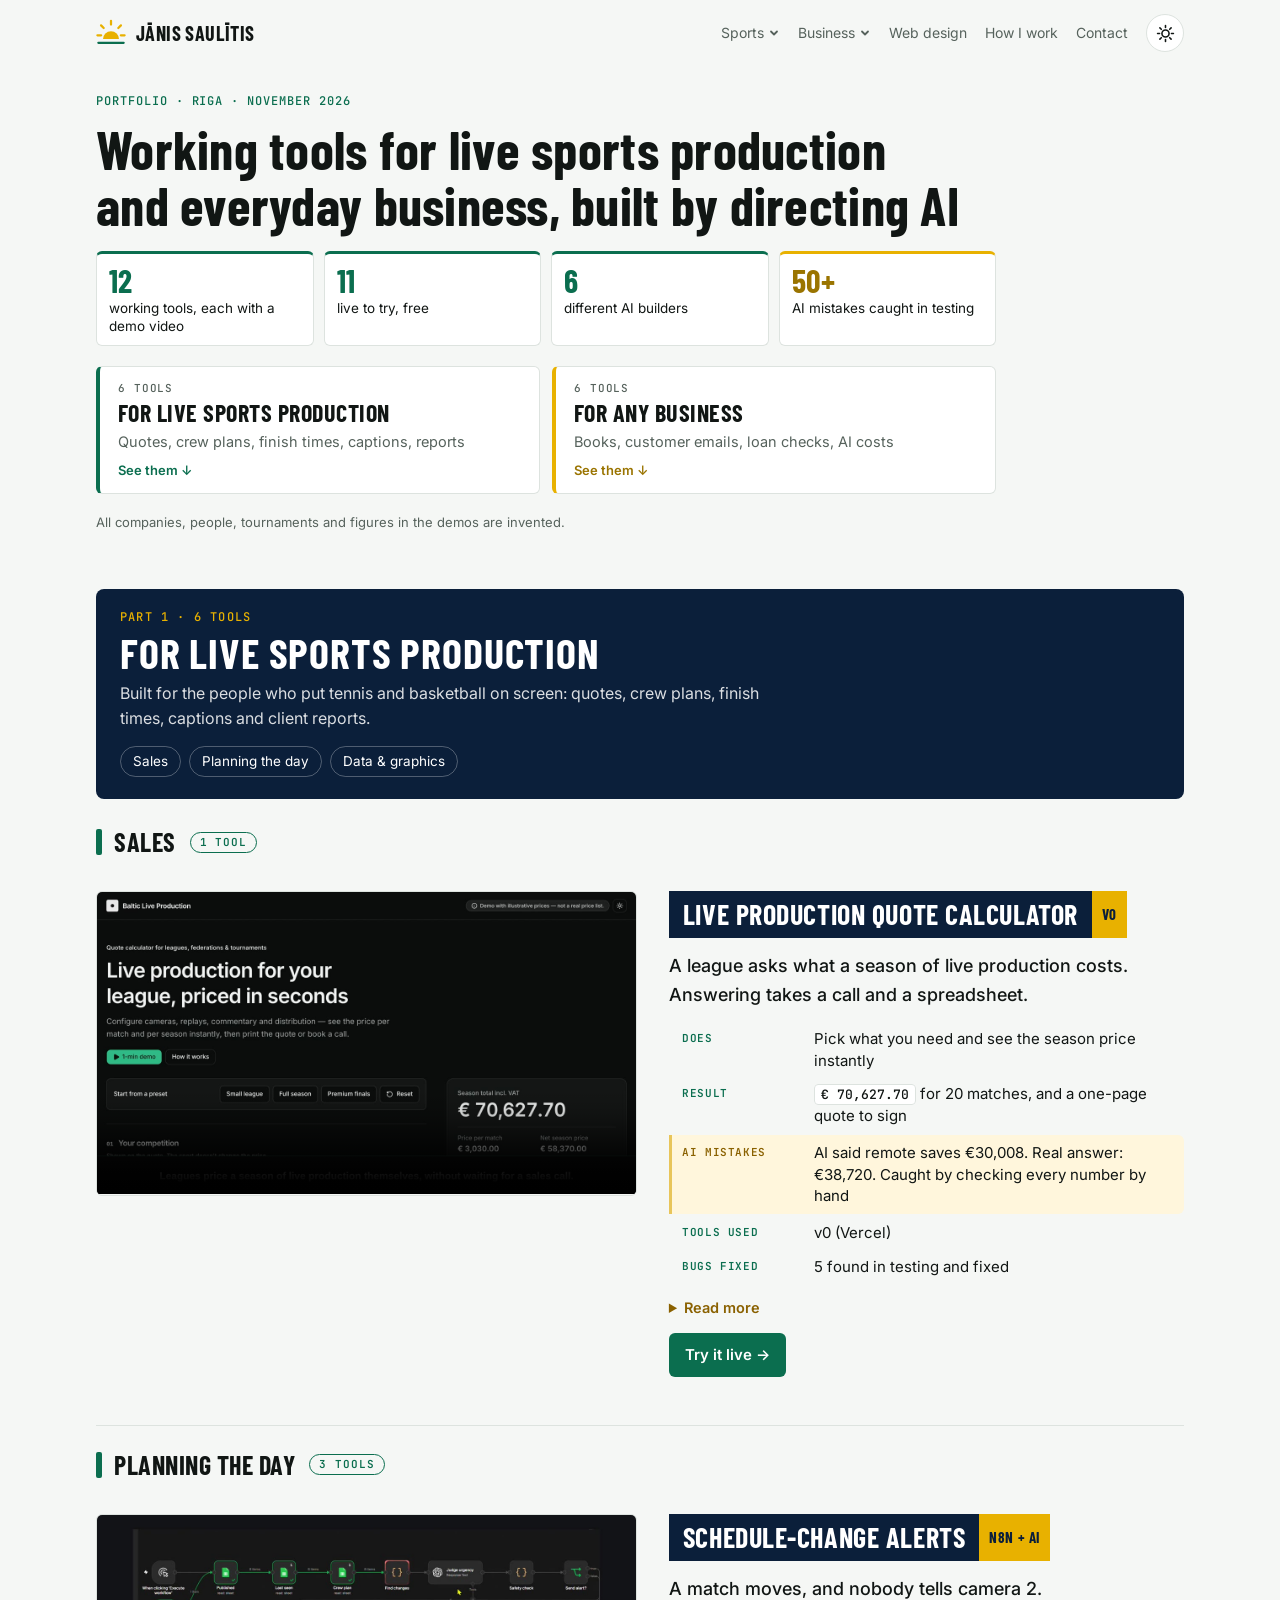
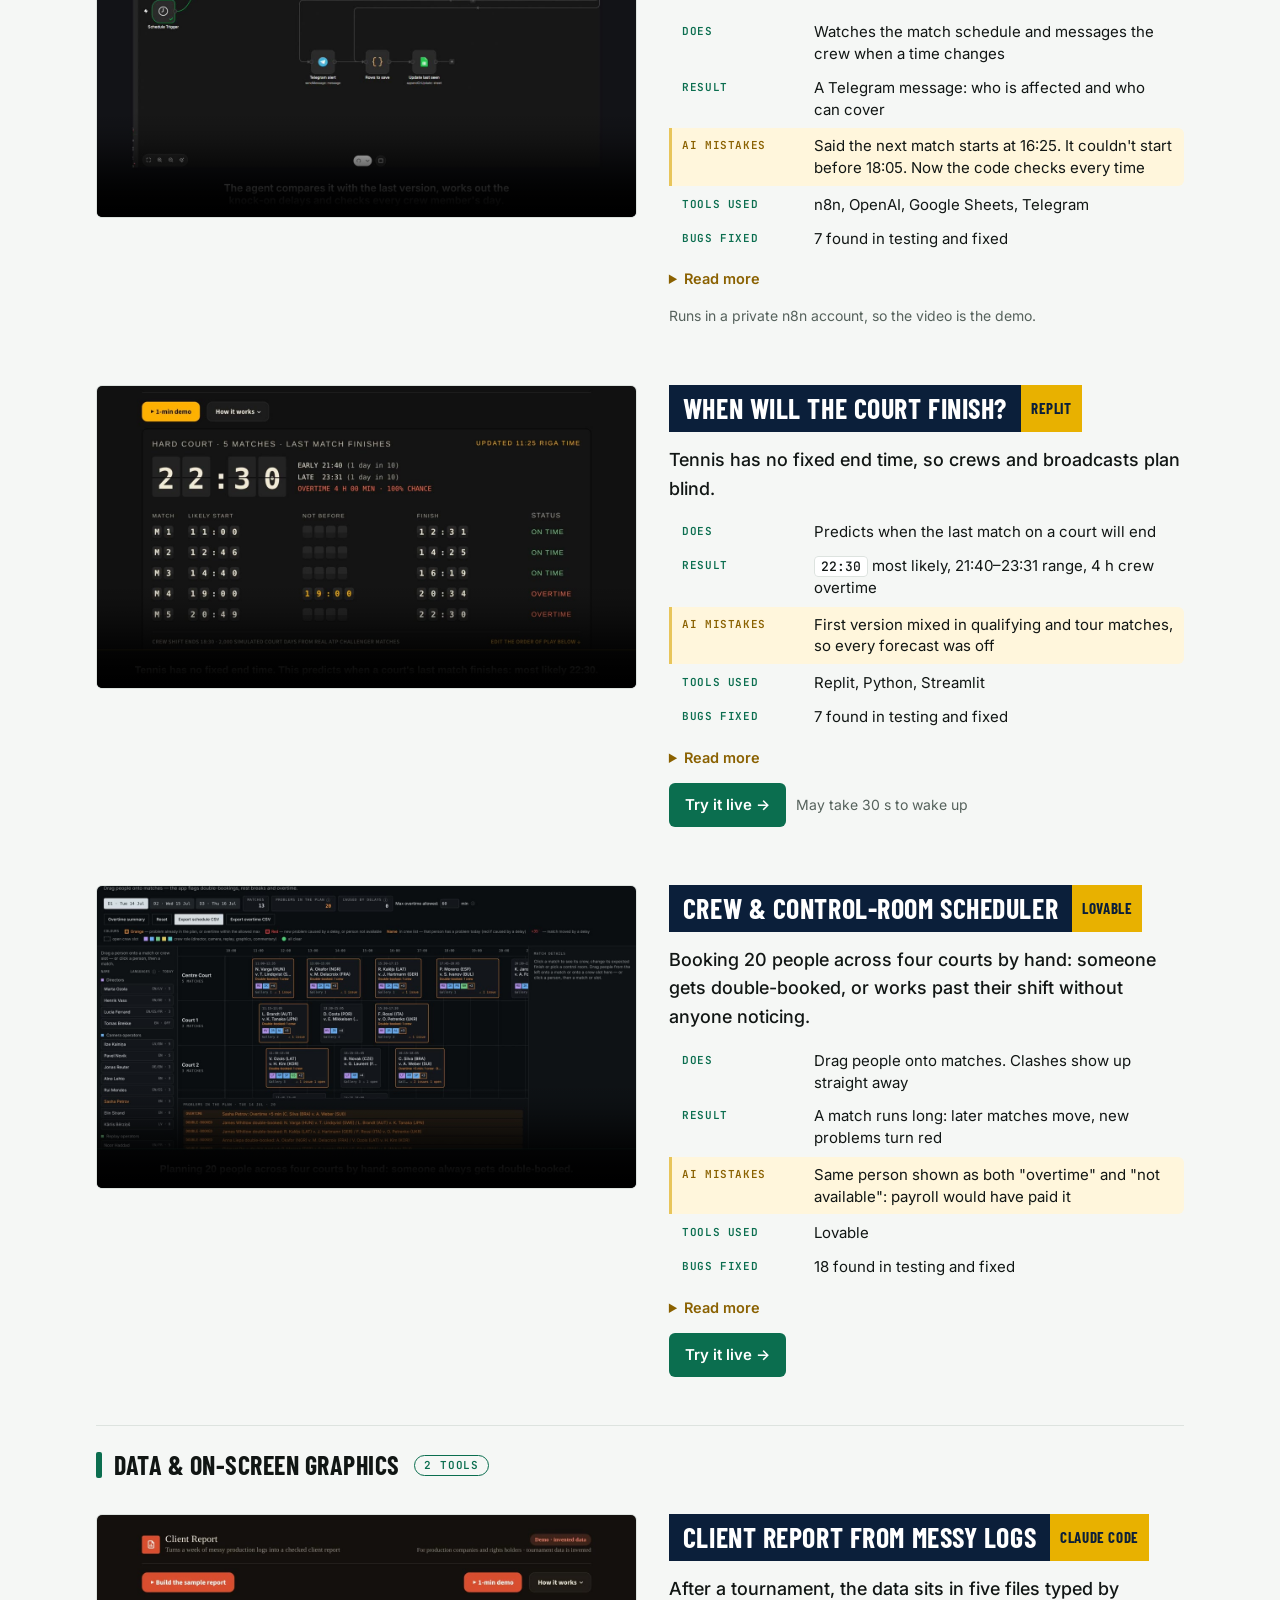
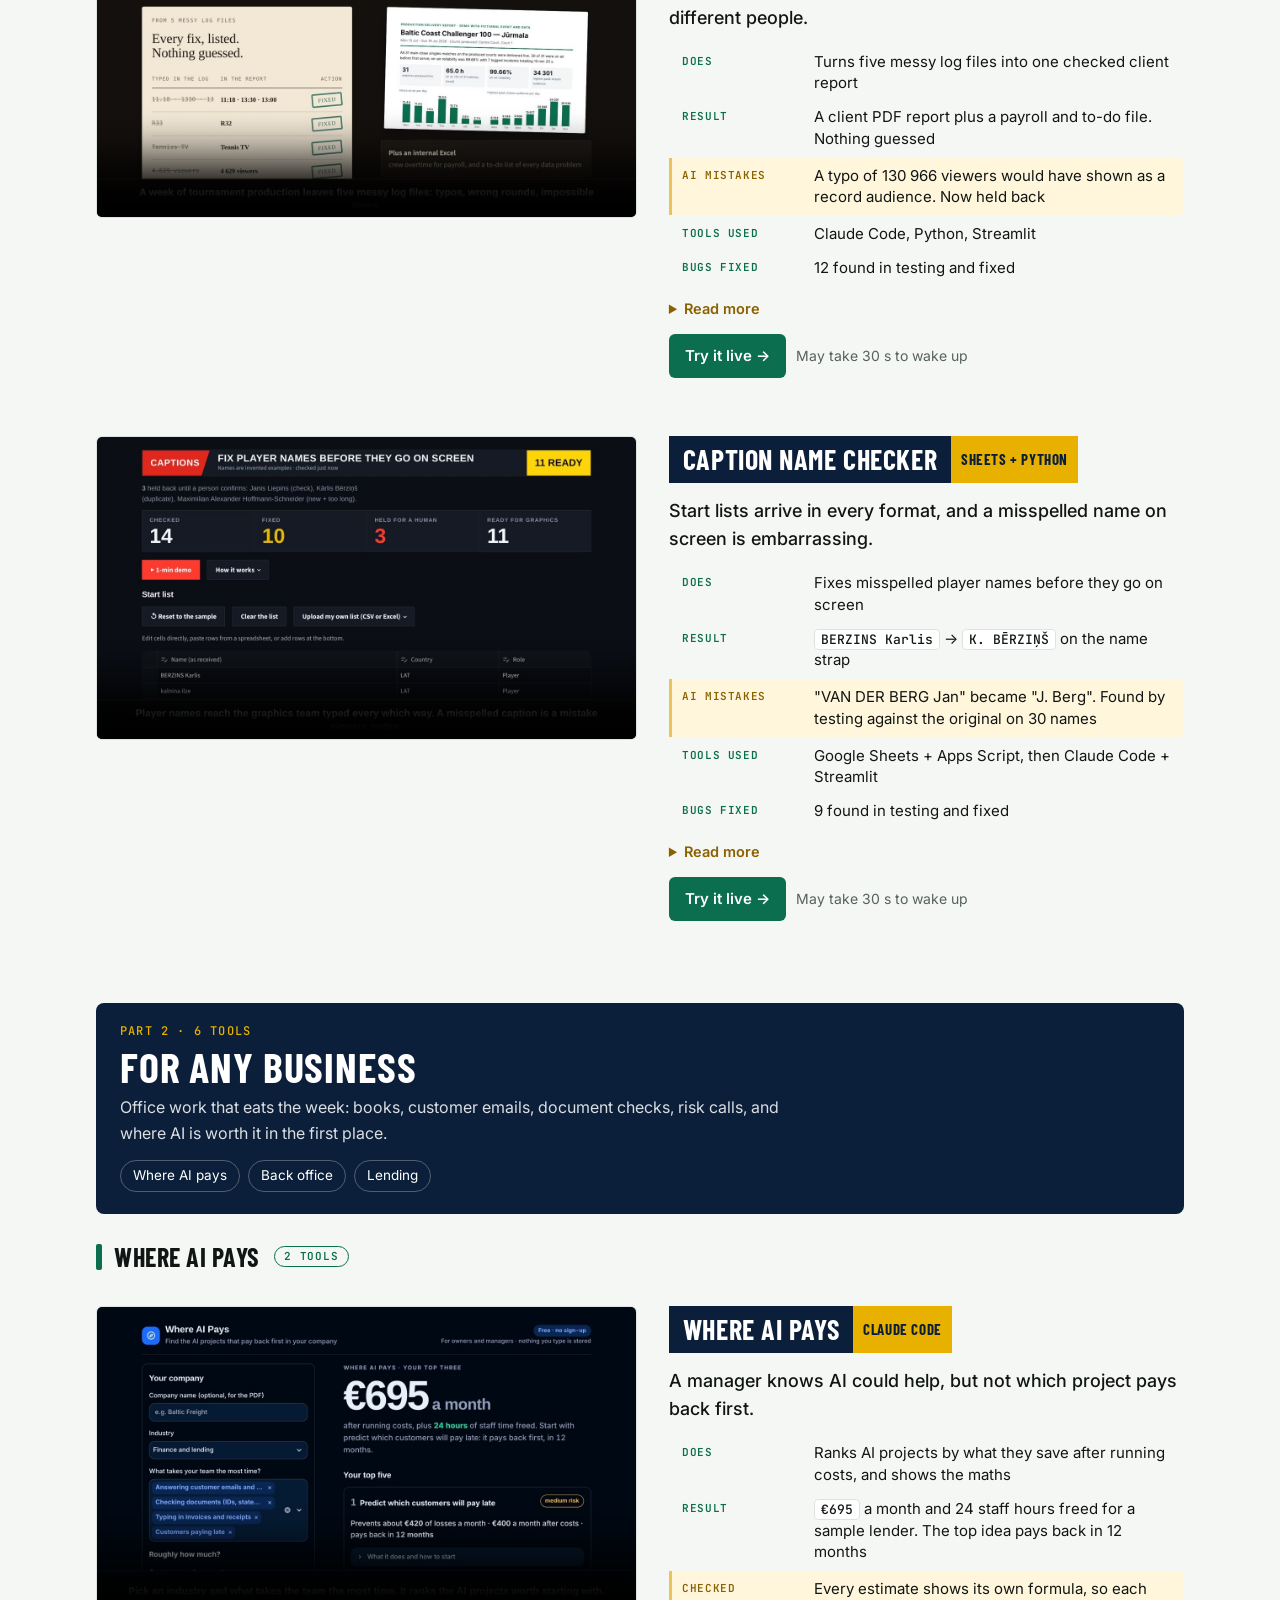
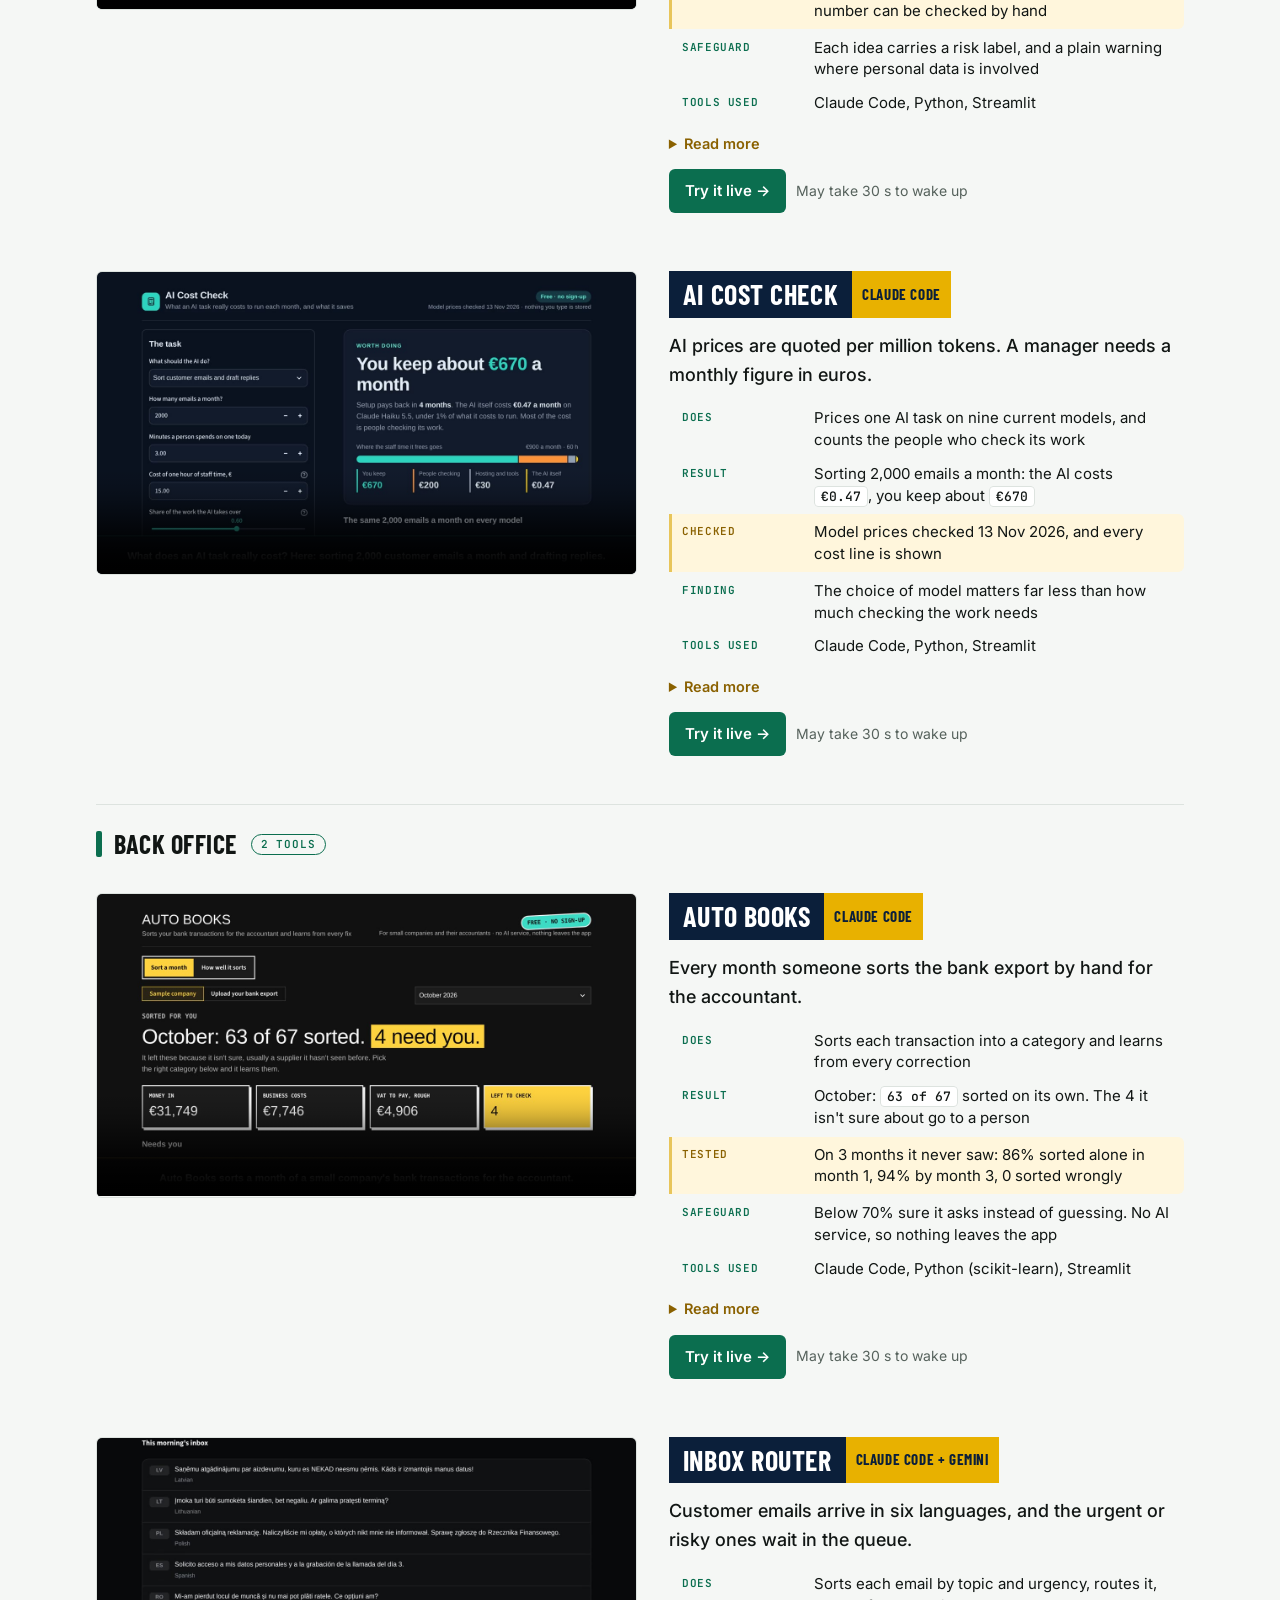
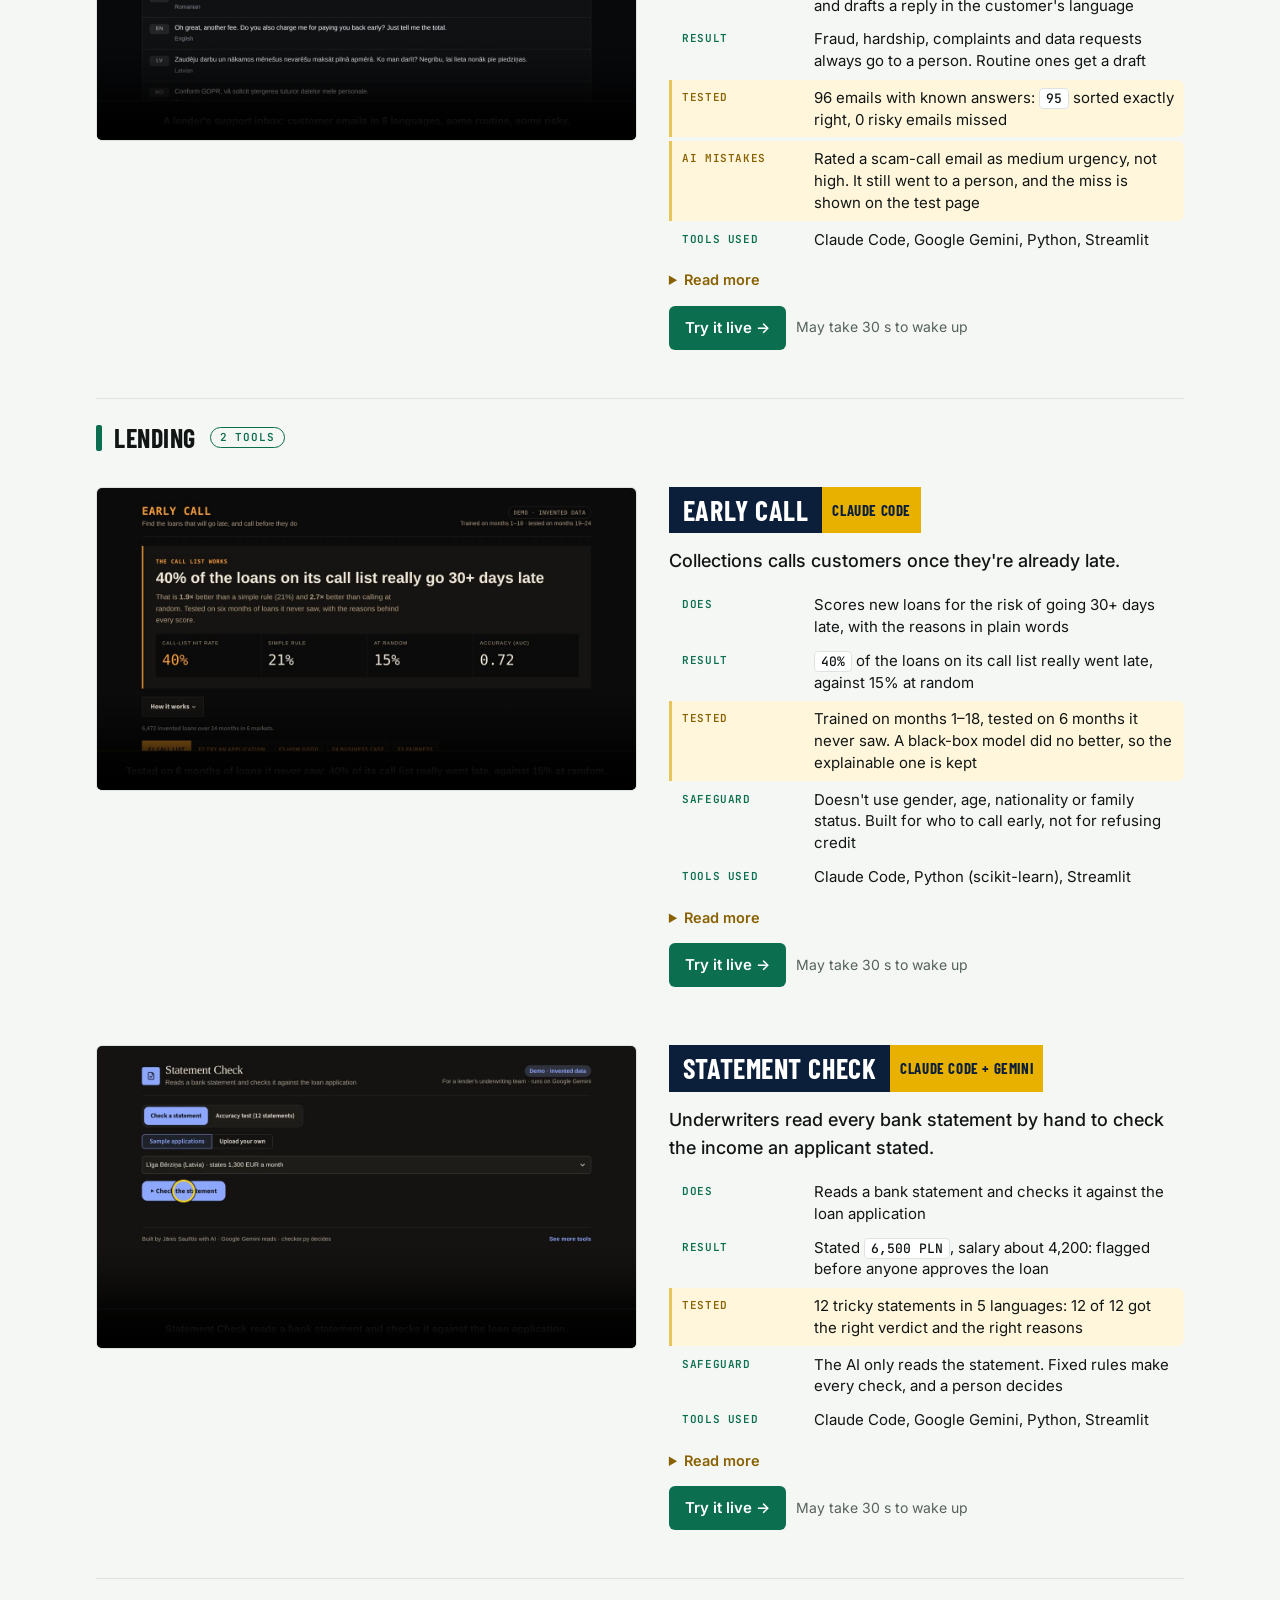
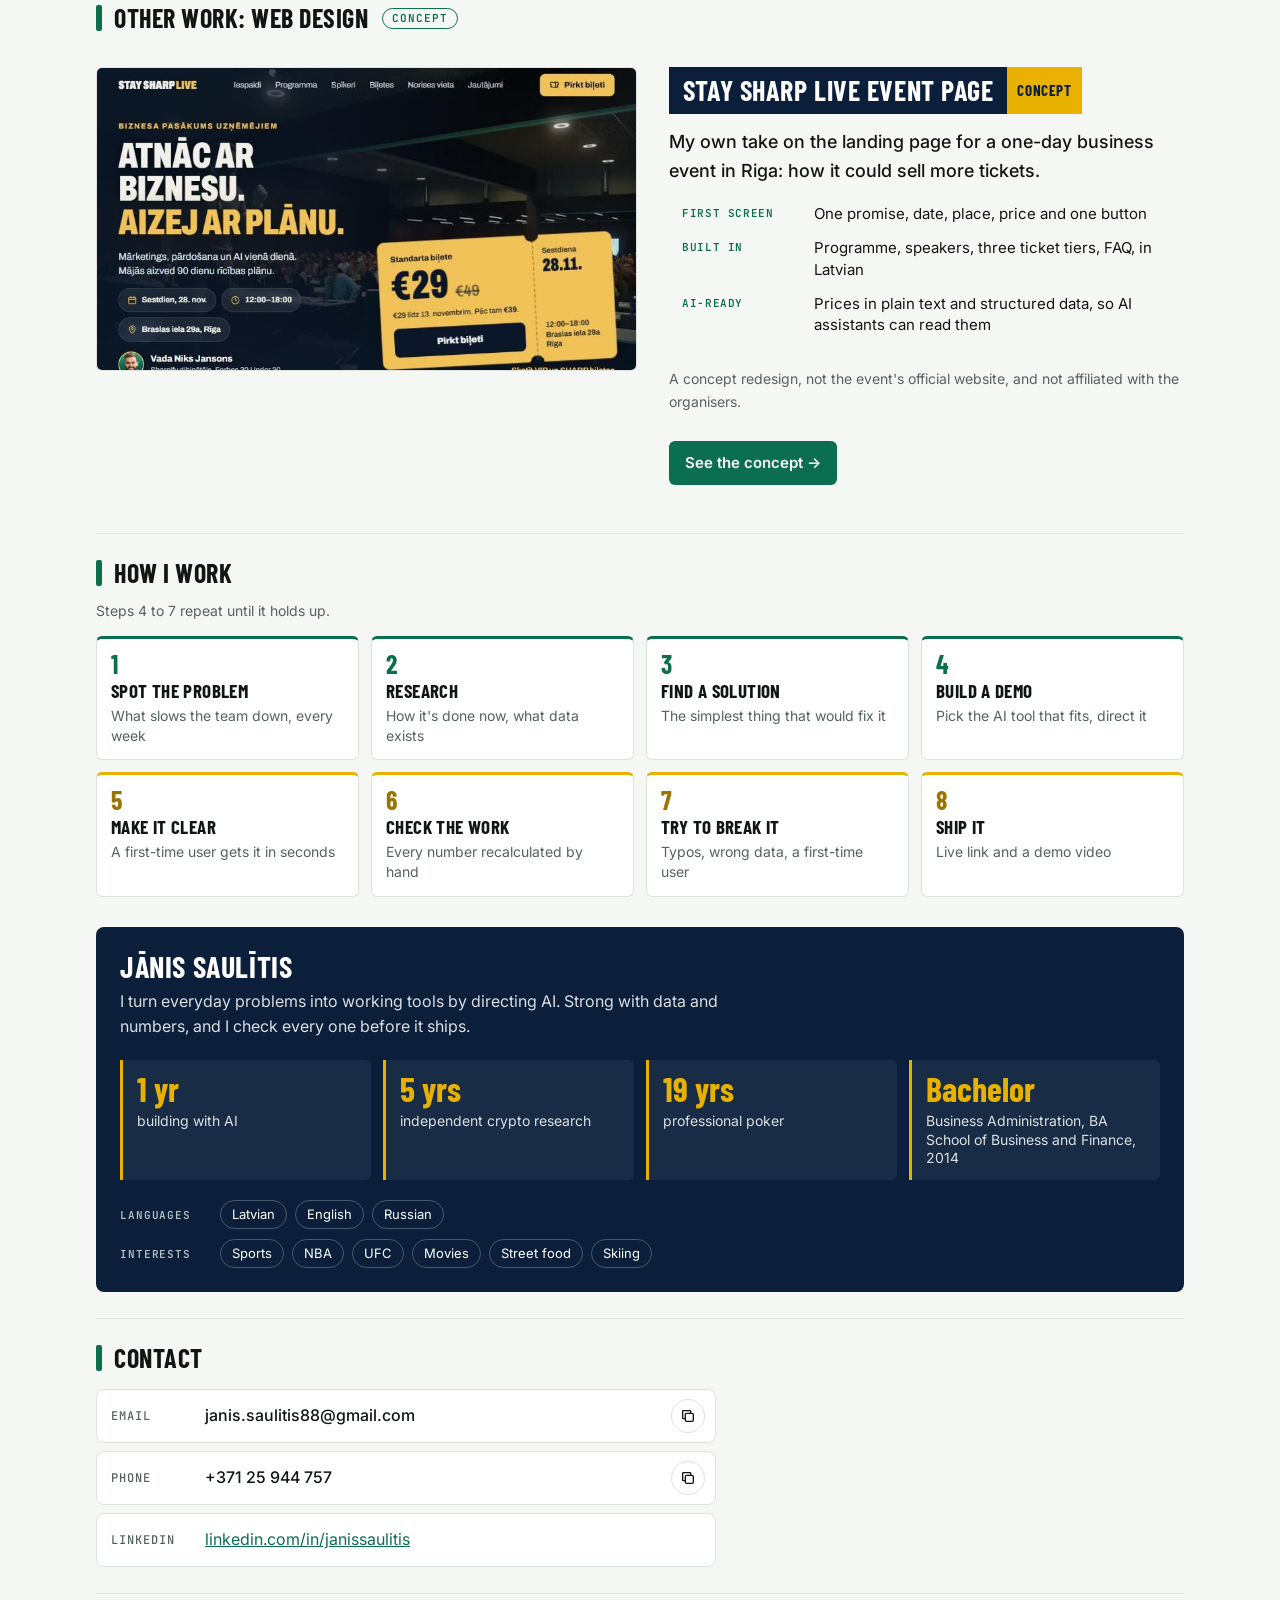
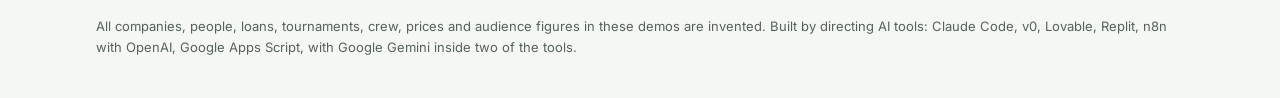
==== commit dfa54a2e: "Portfolio: Business and Sports parts, 8 new or re-recorded demo videos, sticky menu with dropdowns, " ====
--- a/index.html
+++ b/index.html
@@ -5,12 +5,13 @@
 <meta name="viewport" content="width=device-width, initial-scale=1, viewport-fit=cover">
 <meta name="color-scheme" content="light dark">
 <title>Jānis Saulītis · AI Builds</title>
-<meta name="description" content="Working tools for live sports production, built by directing AI: quote calculator, crew scheduler, finish-time predictor, schedule-change alerts, delivery report and caption checker. Each with a demo video and the AI mistakes caught in testing.">
+<meta name="description" content="Twelve working tools built by directing AI: six for live sports production (quotes, crew plans, finish times, captions, client reports) and six for any business (bookkeeping, customer emails, loan checks, AI costs). Each with a demo video and real test results.">
+<link rel="canonical" href="https://janis-saulitis-portfolio.netlify.app/">
 <link rel="icon" href="data:image/svg+xml,%3Csvg xmlns='http://www.w3.org/2000/svg' viewBox='0 0 32 32'%3E%3Crect width='32' height='32' rx='7' fill='%230e1211'/%3E%3Cpath d='M16 4v3.5M7 8.5l2.4 2.4M25 8.5l-2.4 2.4M3.5 18.5h3.5M25 18.5h3.5' stroke='%23f2c230' stroke-width='2.4' stroke-linecap='round'/%3E%3Cpath d='M8.5 22.5a7.5 7.5 0 0 1 15 0z' fill='%23f2c230'/%3E%3Cpath d='M4 26.5h24' stroke='%2339c48f' stroke-width='2.4' stroke-linecap='round'/%3E%3C/svg%3E">
 <meta property="og:type" content="website">
 <meta property="og:url" content="https://janis-saulitis-portfolio.netlify.app/">
 <meta property="og:title" content="Jānis Saulītis · Working tools built by directing AI">
-<meta property="og:description" content="Six working tools for live sports production, each with a demo video and the AI mistakes caught in testing.">
+<meta property="og:description" content="Twelve working tools built by directing AI: six for live sports production (quotes, crew plans, finish times, captions, client reports) and six for any business (bookkeeping, customer emails, loan checks, AI costs). Each with a demo video and real test results.">
 <meta property="og:image" content="https://janis-saulitis-portfolio.netlify.app/og.png">
 <meta property="og:image:width" content="1200">
 <meta property="og:image:height" content="630">
@@ -186,6 +187,50 @@
   .problem { font-size: 19px }
 }
 @media (prefers-reduced-motion: reduce) { * { transition: none !important } }
+
+/* sticky top bar */
+.bar { position: sticky; top: 0; z-index: 40; padding-block: 14px; border-bottom: 1px solid transparent; transition: border-color .2s }
+.bar.stuck { border-bottom-color: var(--line) }
+.group, .proj { scroll-margin-top: 84px }
+
+/* two parts: business and sports */
+.bar nav .links { align-items: center }
+.dd { position: relative; display: inline-flex }
+.dd > button { all: unset; cursor: pointer; display: inline-flex; align-items: center; gap: 4px; color: var(--muted); font-size: 14px }
+.dd > button:hover, .dd > button[aria-expanded="true"] { color: var(--fg) }
+.dd > button:focus-visible { outline: 3px solid var(--accent); outline-offset: 3px; border-radius: 4px }
+.caret { width: 12px; height: 12px; fill: none; stroke: currentColor; stroke-width: 1.8; stroke-linecap: round; stroke-linejoin: round; transition: transform .15s }
+.dd > button[aria-expanded="true"] .caret { transform: rotate(180deg) }
+.dd-menu { position: absolute; top: calc(100% + 12px); left: -14px; min-width: 230px; display: grid; background: var(--surface); border: 1px solid var(--line); border-top: 3px solid var(--tag); border-radius: 4px 4px 10px 10px; padding: 6px 0; box-shadow: 0 18px 40px rgba(0,0,0,.25); z-index: 30 }
+.dd-menu[hidden] { display: none }
+.bar nav .dd-menu a { display: flex; justify-content: space-between; gap: 16px; padding: 10px 14px; color: var(--fg); font-weight: 500 }
+.bar nav .dd-menu a:hover { background: var(--bg) }
+.dd-menu a .c, .jump .sub .c { font: 500 11px/1.4 var(--mono); color: var(--muted); text-transform: uppercase; letter-spacing: .06em }
+.dd-menu .all { border-bottom: 1px solid var(--line); margin-bottom: 4px }
+.bar .jump .sub { padding-left: 56px; font-weight: 500; font-size: 14px; color: var(--muted) }
+.bar .jump .sub + .sub { border-top: 0 }
+
+.doors { display: grid; grid-template-columns: repeat(2, minmax(0,1fr)); gap: 12px; margin: 6px 0 4px }
+.door { display: grid; gap: 6px; align-content: start; text-decoration: none; color: var(--fg); background: var(--surface); border: 1px solid var(--line); border-left: 4px solid var(--accent); border-radius: 6px; padding: 16px 18px; transition: border-color .15s, transform .15s }
+.door + .door { border-left-color: var(--tag) }
+.door:hover { border-color: var(--accent); transform: translateY(-1px) }
+.door + .door:hover { border-color: var(--tag) }
+.door .t { font: 700 24px/1.05 var(--display); text-transform: uppercase; letter-spacing: .02em }
+.door .d { font-size: 14.5px; color: var(--muted); line-height: 1.4 }
+.door .go2 { font: 600 13px/1 var(--body); color: var(--accent); margin-top: 6px }
+.door + .door .go2 { color: var(--tag-ink) }
+.door .n { font: 500 11px/1 var(--mono); letter-spacing: .08em; text-transform: uppercase; color: var(--muted) }
+
+.part { scroll-margin-top: 76px; padding-top: 34px }
+.part-head { display: grid; gap: 8px; padding: 22px 24px; border-radius: 8px; background: var(--strap); color: var(--strap-fg); margin-bottom: 4px }
+.part-head .n { font: 500 12px/1 var(--mono); letter-spacing: .1em; text-transform: uppercase; color: var(--tag) }
+.part-head h2 { margin: 0; font: 700 clamp(30px, 3.6vw, 42px)/1 var(--display); text-transform: uppercase; letter-spacing: .02em }
+.part-head p { margin: 0; max-width: 68ch; opacity: .85 }
+.part-head .subnav { display: flex; flex-wrap: wrap; gap: 8px; margin-top: 6px }
+.part-head .subnav a { color: var(--strap-fg); text-decoration: none; border: 1px solid rgba(255,255,255,.28); border-radius: 999px; padding: 4px 12px; font-size: 13.5px }
+.part-head .subnav a:hover { border-color: var(--tag); color: var(--tag) }
+.part .group:first-of-type { border-top: 0 }
+@media (max-width: 820px) { .doors { grid-template-columns: minmax(0,1fr) } .part-head { padding: 18px } }
 </style>
 </head>
 <body>
@@ -194,27 +239,28 @@
   <header class="bar">
     <a class="name" href="#top" aria-label="Jānis Saulītis, back to top"><svg class="mark" viewBox="0 0 32 32" aria-hidden="true"><path class="rays" d="M16 3v4M5.4 7.9l2.8 2.8M26.6 7.9l-2.8 2.8M1.5 18.5h4M26.5 18.5h4"/><path class="disc" d="M7.5 22.5a8.5 8.5 0 0 1 17 0z"/><path class="ground" d="M2.5 26.5h27"/></svg><span>Jānis Saulītis</span></a>
     <nav>
-      <span class="links">
-        <a href="#sales">Sales</a><a href="#planning">Planning</a><a href="#data">Data &amp; graphics</a><a href="#other">Web design</a><a href="#how">How I work</a><a href="#contact">Contact</a>
-      </span>
+      <span class="links"><span class="dd"><button type="button" aria-expanded="false" aria-controls="dd-sports">Sports<svg class="caret" viewBox="0 0 12 12" aria-hidden="true"><path d="M3 4.5 6 7.5 9 4.5"/></svg></button><span class="dd-menu" id="dd-sports" hidden><a class="all" href="#sports">All sports tools <span class="c">6 tools</span></a><a href="#sales">Sales <span class="c">1 tool</span></a><a href="#planning">Planning the day <span class="c">3 tools</span></a><a href="#data">Data &amp; graphics <span class="c">2 tools</span></a></span></span><span class="dd"><button type="button" aria-expanded="false" aria-controls="dd-business">Business<svg class="caret" viewBox="0 0 12 12" aria-hidden="true"><path d="M3 4.5 6 7.5 9 4.5"/></svg></button><span class="dd-menu" id="dd-business" hidden><a class="all" href="#business">All business tools <span class="c">6 tools</span></a><a href="#ai-plan">Where AI pays <span class="c">2 tools</span></a><a href="#back-office">Back office <span class="c">2 tools</span></a><a href="#lending">Lending <span class="c">2 tools</span></a></span></span><a href="#other">Web design</a><a href="#how">How I work</a><a href="#contact">Contact</a></span>
       <button class="icon-btn" id="theme" type="button" aria-label="Switch to dark mode"><svg class="i-sun" viewBox="0 0 24 24" aria-hidden="true"><circle cx="12" cy="12" r="4.5"/><path d="M12 2v2.5M12 19.5V22M2 12h2.5M19.5 12H22M4.9 4.9l1.8 1.8M17.3 17.3l1.8 1.8M4.9 19.1l1.8-1.8M17.3 6.7l1.8-1.8"/></svg><svg class="i-moon" viewBox="0 0 24 24" aria-hidden="true"><path d="M20.5 14.5A8.5 8.5 0 0 1 9.5 3.5a8.5 8.5 0 1 0 11 11z"/></svg></button>
       <button class="icon-btn menu-btn" id="menu" type="button" aria-label="Sections" aria-expanded="false" aria-controls="jump"><svg class="i-bars" viewBox="0 0 24 24" aria-hidden="true"><path d="M4 7h16M4 12h16M4 17h16"/></svg><svg class="i-x" viewBox="0 0 24 24" aria-hidden="true"><path d="M6 6l12 12M18 6 6 18"/></svg></button>
     </nav>
-    <nav class="jump" id="jump" aria-label="Sections" hidden><a href="#sales"><span class="n">01</span><span>Sales</span><span class="c">1 tool</span><svg class="go" viewBox="0 0 14 14" aria-hidden="true"><path d="M5 2.5 9.5 7 5 11.5"/></svg></a><a href="#planning"><span class="n">02</span><span>Planning the day</span><span class="c">3 tools</span><svg class="go" viewBox="0 0 14 14" aria-hidden="true"><path d="M5 2.5 9.5 7 5 11.5"/></svg></a><a href="#data"><span class="n">03</span><span>Data &amp; graphics</span><span class="c">2 tools</span><svg class="go" viewBox="0 0 14 14" aria-hidden="true"><path d="M5 2.5 9.5 7 5 11.5"/></svg></a><a href="#other"><span class="n">04</span><span>Web design</span><span class="c">concept</span><svg class="go" viewBox="0 0 14 14" aria-hidden="true"><path d="M5 2.5 9.5 7 5 11.5"/></svg></a><a href="#how"><span class="n">05</span><span>How I work</span><span class="c">8 steps</span><svg class="go" viewBox="0 0 14 14" aria-hidden="true"><path d="M5 2.5 9.5 7 5 11.5"/></svg></a><a href="#contact"><span class="n">06</span><span>Contact</span><span class="c"></span><svg class="go" viewBox="0 0 14 14" aria-hidden="true"><path d="M5 2.5 9.5 7 5 11.5"/></svg></a></nav>
+    <nav class="jump" id="jump" aria-label="Sections" hidden><a href="#sports"><span class="n">01</span><span>For live sports production</span><span class="c">6 tools</span><svg class="go" viewBox="0 0 14 14" aria-hidden="true"><path d="M5 2.5 9.5 7 5 11.5"/></svg></a><a class="sub" href="#sales"><span></span><span>Sales</span><span class="c">1 tool</span><svg class="go" viewBox="0 0 14 14" aria-hidden="true"><path d="M5 2.5 9.5 7 5 11.5"/></svg></a><a class="sub" href="#planning"><span></span><span>Planning the day</span><span class="c">3 tools</span><svg class="go" viewBox="0 0 14 14" aria-hidden="true"><path d="M5 2.5 9.5 7 5 11.5"/></svg></a><a class="sub" href="#data"><span></span><span>Data &amp; graphics</span><span class="c">2 tools</span><svg class="go" viewBox="0 0 14 14" aria-hidden="true"><path d="M5 2.5 9.5 7 5 11.5"/></svg></a><a href="#business"><span class="n">02</span><span>For any business</span><span class="c">6 tools</span><svg class="go" viewBox="0 0 14 14" aria-hidden="true"><path d="M5 2.5 9.5 7 5 11.5"/></svg></a><a class="sub" href="#ai-plan"><span></span><span>Where AI pays</span><span class="c">2 tools</span><svg class="go" viewBox="0 0 14 14" aria-hidden="true"><path d="M5 2.5 9.5 7 5 11.5"/></svg></a><a class="sub" href="#back-office"><span></span><span>Back office</span><span class="c">2 tools</span><svg class="go" viewBox="0 0 14 14" aria-hidden="true"><path d="M5 2.5 9.5 7 5 11.5"/></svg></a><a class="sub" href="#lending"><span></span><span>Lending</span><span class="c">2 tools</span><svg class="go" viewBox="0 0 14 14" aria-hidden="true"><path d="M5 2.5 9.5 7 5 11.5"/></svg></a><a href="#other"><span class="n">03</span><span>Web design</span><span class="c">concept</span><svg class="go" viewBox="0 0 14 14" aria-hidden="true"><path d="M5 2.5 9.5 7 5 11.5"/></svg></a><a href="#how"><span class="n">04</span><span>How I work</span><span class="c">8 steps</span><svg class="go" viewBox="0 0 14 14" aria-hidden="true"><path d="M5 2.5 9.5 7 5 11.5"/></svg></a><a href="#contact"><span class="n">05</span><span>Contact</span><span class="c"></span><svg class="go" viewBox="0 0 14 14" aria-hidden="true"><path d="M5 2.5 9.5 7 5 11.5"/></svg></a></nav>
   </header>
 
   <section class="intro">
     <div class="kicker">Portfolio · Riga · November 2026</div>
-    <h1>Working tools for live sports production, built by directing AI</h1>
+    <h1>Working tools for live sports production and everyday business, built by directing AI</h1>
     <ul class="facts">
-      <li><b>6</b><span>real production problems</span></li>
-      <li><b>6</b><span>working tools, live</span></li>
+      <li><b>12</b><span>working tools, each with a demo video</span></li>
+      <li><b>11</b><span>live to try, free</span></li>
       <li><b>6</b><span>different AI builders</span></li>
       <li><b>50+</b><span>AI mistakes caught in testing</span></li>
     </ul>
-    <p class="note">All tournaments, crew and figures in the demos are invented.</p>
-  </section>
-
+    <div class="doors"><a class="door" href="#sports"><span class="n">6 tools</span><span class="t">For live sports production</span><span class="d">Quotes, crew plans, finish times, captions, reports</span><span class="go2">See them ↓</span></a><a class="door" href="#business"><span class="n">6 tools</span><span class="t">For any business</span><span class="d">Books, customer emails, loan checks, AI costs</span><span class="go2">See them ↓</span></a></div>
+    <p class="note">All companies, people, tournaments and figures in the demos are invented.</p>
+  </section>
+
+  <section class="part" id="sports">
+    <div class="part-head"><span class="n">Part 1 · 6 tools</span><h2>For live sports production</h2><p>Built for the people who put tennis and basketball on screen: quotes, crew plans, finish times, captions and client reports.</p><nav class="subnav" aria-label="Sports groups"><a href="#sales">Sales</a><a href="#planning">Planning the day</a><a href="#data">Data &amp; graphics</a></nav></div>
   <!-- ===================== SALES ===================== -->
   <section class="group" id="sales">
     <h2>Sales <small>1 tool</small></h2>
@@ -329,6 +375,127 @@
         <div class="actions"><a class="btn" href="https://caption-checker.streamlit.app/" target="_blank" rel="noopener">Try it live →</a><span class="quiet">May take 30 s to wake up</span></div>
       </div>
     </article>
+  </section>
+  </section>
+
+  <section class="part" id="business">
+    <div class="part-head"><span class="n">Part 2 · 6 tools</span><h2>For any business</h2><p>Office work that eats the week: books, customer emails, document checks, risk calls, and where AI is worth it in the first place.</p><nav class="subnav" aria-label="Business groups"><a href="#ai-plan">Where AI pays</a><a href="#back-office">Back office</a><a href="#lending">Lending</a></nav></div>
+  <!-- ===================== WHERE AI PAYS ===================== -->
+  <section class="group" id="ai-plan">
+    <h2>Where AI pays <small>2 tools</small></h2>
+
+    <article class="proj" id="finder">
+      <div class="media"><video controls preload="none" playsinline poster="media/finder.jpg" src="media/finder.mp4" aria-label="Demo video: Where AI Pays"></video></div>
+      <div class="story">
+        <div class="strap"><h3>Where AI Pays</h3><span>Claude Code</span></div>
+        <p class="problem">A manager knows AI could help, but not which project pays back first.</p>
+        <ul class="pts">
+          <li><b>Does</b><span>Ranks AI projects by what they save after running costs, and shows the maths</span></li>
+          <li><b>Result</b><span><code>€695</code> a month and 24 staff hours freed for a sample lender. The top idea pays back in 12 months</span></li>
+          <li class="ai"><b>Checked</b><span>Every estimate shows its own formula, so each number can be checked by hand</span></li>
+          <li><b>Safeguard</b><span>Each idea carries a risk label, and a plain warning where personal data is involved</span></li>
+          <li><b>Tools used</b><span>Claude Code, Python, Streamlit</span></li>
+        </ul>
+        <details class="more"><summary>Read more</summary><p>Pick an industry and what takes the team the most time, then roughly how much of it there is. It ranks the AI projects worth starting with: what each saves, what it costs to run, how long it takes to pay back, and the risk. Each idea opens to the first three steps and the maths behind the number, and the whole plan downloads as a one-page PDF.</p></details>
+        <div class="actions"><a class="btn" href="https://ai-opportunity-finder.streamlit.app/" target="_blank" rel="noopener">Try it live →</a><span class="quiet">May take 30 s to wake up</span></div>
+      </div>
+    </article>
+
+    <article class="proj" id="cost">
+      <div class="media"><video controls preload="none" playsinline poster="media/cost.jpg" src="media/cost.mp4" aria-label="Demo video: AI Cost Check"></video></div>
+      <div class="story">
+        <div class="strap"><h3>AI Cost Check</h3><span>Claude Code</span></div>
+        <p class="problem">AI prices are quoted per million tokens. A manager needs a monthly figure in euros.</p>
+        <ul class="pts">
+          <li><b>Does</b><span>Prices one AI task on nine current models, and counts the people who check its work</span></li>
+          <li><b>Result</b><span>Sorting 2,000 emails a month: the AI costs <code>€0.47</code>, you keep about <code>€670</code></span></li>
+          <li class="ai"><b>Checked</b><span>Model prices checked 13 Nov 2026, and every cost line is shown</span></li>
+          <li><b>Finding</b><span>The choice of model matters far less than how much checking the work needs</span></li>
+          <li><b>Tools used</b><span>Claude Code, Python, Streamlit</span></li>
+        </ul>
+        <details class="more"><summary>Read more</summary><p>Describe the task: what the AI should do, how many a month, how long a person takes today and what an hour costs. It shows what you keep each month, where the freed staff time goes (people checking, hosting, the AI itself), when setup pays back, and the same work priced on nine current models.</p></details>
+        <div class="actions"><a class="btn" href="https://ai-cost-check.streamlit.app/" target="_blank" rel="noopener">Try it live →</a><span class="quiet">May take 30 s to wake up</span></div>
+      </div>
+    </article>
+  </section>
+
+  <!-- ===================== BACK OFFICE ===================== -->
+  <section class="group" id="back-office">
+    <h2>Back office <small>2 tools</small></h2>
+
+    <article class="proj" id="books">
+      <div class="media"><video controls preload="none" playsinline poster="media/books.jpg" src="media/books.mp4" aria-label="Demo video: Auto Books"></video></div>
+      <div class="story">
+        <div class="strap"><h3>Auto Books</h3><span>Claude Code</span></div>
+        <p class="problem">Every month someone sorts the bank export by hand for the accountant.</p>
+        <ul class="pts">
+          <li><b>Does</b><span>Sorts each transaction into a category and learns from every correction</span></li>
+          <li><b>Result</b><span>October: <code>63 of 67</code> sorted on its own. The 4 it isn't sure about go to a person</span></li>
+          <li class="ai"><b>Tested</b><span>On 3 months it never saw: 86% sorted alone in month 1, 94% by month 3, 0 sorted wrongly</span></li>
+          <li><b>Safeguard</b><span>Below 70% sure it asks instead of guessing. No AI service, so nothing leaves the app</span></li>
+          <li><b>Tools used</b><span>Claude Code, Python (scikit-learn), Streamlit</span></li>
+        </ul>
+        <details class="more"><summary>Read more</summary><p>Upload a month's bank export (or use the sample company). It sorts every payment into a category, totals money in, business costs and a rough VAT figure, and leaves anything it isn't sure about for a person. Confirm those, and next month the same suppliers are sorted automatically. The data is an invented year for a small Latvian company, written the way bank exports look.</p></details>
+        <div class="actions"><a class="btn" href="https://bookkeeping-sorter.streamlit.app/" target="_blank" rel="noopener">Try it live →</a><span class="quiet">May take 30 s to wake up</span></div>
+      </div>
+    </article>
+
+    <article class="proj" id="inbox">
+      <div class="media"><video controls preload="none" playsinline poster="media/inbox.jpg" src="media/inbox.mp4" aria-label="Demo video: Inbox Router"></video></div>
+      <div class="story">
+        <div class="strap"><h3>Inbox Router</h3><span>Claude Code + Gemini</span></div>
+        <p class="problem">Customer emails arrive in six languages, and the urgent or risky ones wait in the queue.</p>
+        <ul class="pts">
+          <li><b>Does</b><span>Sorts each email by topic and urgency, routes it, and drafts a reply in the customer's language</span></li>
+          <li><b>Result</b><span>Fraud, hardship, complaints and data requests always go to a person. Routine ones get a draft</span></li>
+          <li class="ai"><b>Tested</b><span>96 emails with known answers: <code>95</code> sorted exactly right, 0 risky emails missed</span></li>
+          <li class="ai"><b>AI mistakes</b><span>Rated a scam-call email as medium urgency, not high. It still went to a person, and the miss is shown on the test page</span></li>
+          <li><b>Tools used</b><span>Claude Code, Google Gemini, Python, Streamlit</span></li>
+        </ul>
+        <details class="more"><summary>Read more</summary><p>The AI reads each email and suggests the topic, urgency, a short summary and a draft reply. Fixed business rules then decide the team, and force a person to review fraud, hardship, complaints, data requests or anything the AI is unsure about. The 96-email test covers 16 emails per language, including tricky ones: two problems in one email, sarcasm, missing diacritics, and a customer who paid a scammer.</p></details>
+        <div class="actions"><a class="btn" href="https://ai-inbox-triage.streamlit.app/" target="_blank" rel="noopener">Try it live →</a><span class="quiet">May take 30 s to wake up</span></div>
+      </div>
+    </article>
+  </section>
+
+  <!-- ===================== LENDING ===================== -->
+  <section class="group" id="lending">
+    <h2>Lending <small>2 tools</small></h2>
+
+    <article class="proj" id="early">
+      <div class="media"><video controls preload="none" playsinline poster="media/early.jpg" src="media/early.mp4" aria-label="Demo video: Early Call"></video></div>
+      <div class="story">
+        <div class="strap"><h3>Early Call</h3><span>Claude Code</span></div>
+        <p class="problem">Collections calls customers once they're already late.</p>
+        <ul class="pts">
+          <li><b>Does</b><span>Scores new loans for the risk of going 30+ days late, with the reasons in plain words</span></li>
+          <li><b>Result</b><span><code>40%</code> of the loans on its call list really went late, against 15% at random</span></li>
+          <li class="ai"><b>Tested</b><span>Trained on months 1–18, tested on 6 months it never saw. A black-box model did no better, so the explainable one is kept</span></li>
+          <li><b>Safeguard</b><span>Doesn't use gender, age, nationality or family status. Built for who to call early, not for refusing credit</span></li>
+          <li><b>Tools used</b><span>Claude Code, Python (scikit-learn), Streamlit</span></li>
+        </ul>
+        <details class="more"><summary>Read more</summary><p>Each month's new loans get a risk score, and the riskiest go on a call list with the reasons behind every score. Try an application and watch the risk and reasons move, set your own costs to see what calling early is worth (about €2,218 a month with the sample numbers), and check how it behaves market by market. 6,472 invented loans over 24 months in 6 markets.</p></details>
+        <div class="actions"><a class="btn" href="https://loan-risk-model.streamlit.app/" target="_blank" rel="noopener">Try it live →</a><span class="quiet">May take 30 s to wake up</span></div>
+      </div>
+    </article>
+
+    <article class="proj" id="doc">
+      <div class="media"><video controls preload="none" playsinline poster="media/doc.jpg" src="media/doc.mp4" aria-label="Demo video: Statement Check"></video></div>
+      <div class="story">
+        <div class="strap"><h3>Statement Check</h3><span>Claude Code + Gemini</span></div>
+        <p class="problem">Underwriters read every bank statement by hand to check the income an applicant stated.</p>
+        <ul class="pts">
+          <li><b>Does</b><span>Reads a bank statement and checks it against the loan application</span></li>
+          <li><b>Result</b><span>Stated <code>6,500 PLN</code>, salary about 4,200: flagged before anyone approves the loan</span></li>
+          <li class="ai"><b>Tested</b><span>12 tricky statements in 5 languages: 12 of 12 got the right verdict and the right reasons</span></li>
+          <li><b>Safeguard</b><span>The AI only reads the statement. Fixed rules make every check, and a person decides</span></li>
+          <li><b>Tools used</b><span>Claude Code, Google Gemini, Python, Streamlit</span></li>
+        </ul>
+        <details class="more"><summary>Read more</summary><p>Gemini reads the statement (any language, any bank layout). Fixed rules then check the name, how recent it is, the income against what was stated, whether income is still coming in, undeclared loans, regular gambling and bounced payments, and list every check with the lines that support it. The test set includes the cases that catch people out: salary paid in two parts, a one-off bonus, irregular self-employed income, a similar but different name.</p></details>
+        <div class="actions"><a class="btn" href="https://loan-doc-checker.streamlit.app/" target="_blank" rel="noopener">Try it live →</a><span class="quiet">May take 30 s to wake up</span></div>
+      </div>
+    </article>
+  </section>
   </section>
 
   <!-- ===================== OTHER WORK ===================== -->
@@ -392,7 +559,7 @@
     </ul>
   </section>
 
-  <footer>All tournaments, players, crew, prices and audience figures in these demos are invented. Built by directing AI tools: v0, Lovable, Replit, Claude Code, n8n with OpenAI, Google Apps Script.</footer>
+  <footer>All companies, people, loans, tournaments, crew, prices and audience figures in these demos are invented. Built by directing AI tools: Claude Code, v0, Lovable, Replit, n8n with OpenAI, Google Apps Script, with Google Gemini inside two of the tools.</footer>
 </div>
 
 <script>
@@ -439,6 +606,20 @@
   // only one video plays at a time
   document.querySelectorAll("video").forEach(v => v.addEventListener("play", () =>
     document.querySelectorAll("video").forEach(o => { if (o !== v) o.pause(); })));
+
+  const bar = document.querySelector(".bar");
+  const stick = () => bar.classList.toggle("stuck", scrollY > 8);
+  addEventListener("scroll", stick, { passive: true }); stick();
+  // top-bar dropdowns (Business / Sports)
+  const dds = [...document.querySelectorAll(".dd")];
+  const shut = except => dds.forEach(d => { if (d !== except) { d.querySelector("button").setAttribute("aria-expanded", "false"); d.querySelector(".dd-menu").hidden = true; } });
+  dds.forEach(d => {
+    const b = d.querySelector("button"), m = d.querySelector(".dd-menu");
+    b.addEventListener("click", e => { e.stopPropagation(); const open = m.hidden; shut(d); m.hidden = !open; b.setAttribute("aria-expanded", String(open)); });
+    m.addEventListener("click", e => { if (e.target.closest("a")) shut(); });
+  });
+  document.addEventListener("click", e => { if (!e.target.closest(".dd")) shut(); });
+  document.addEventListener("keydown", e => { if (e.key === "Escape") shut(); });
 })();
 </script>
 
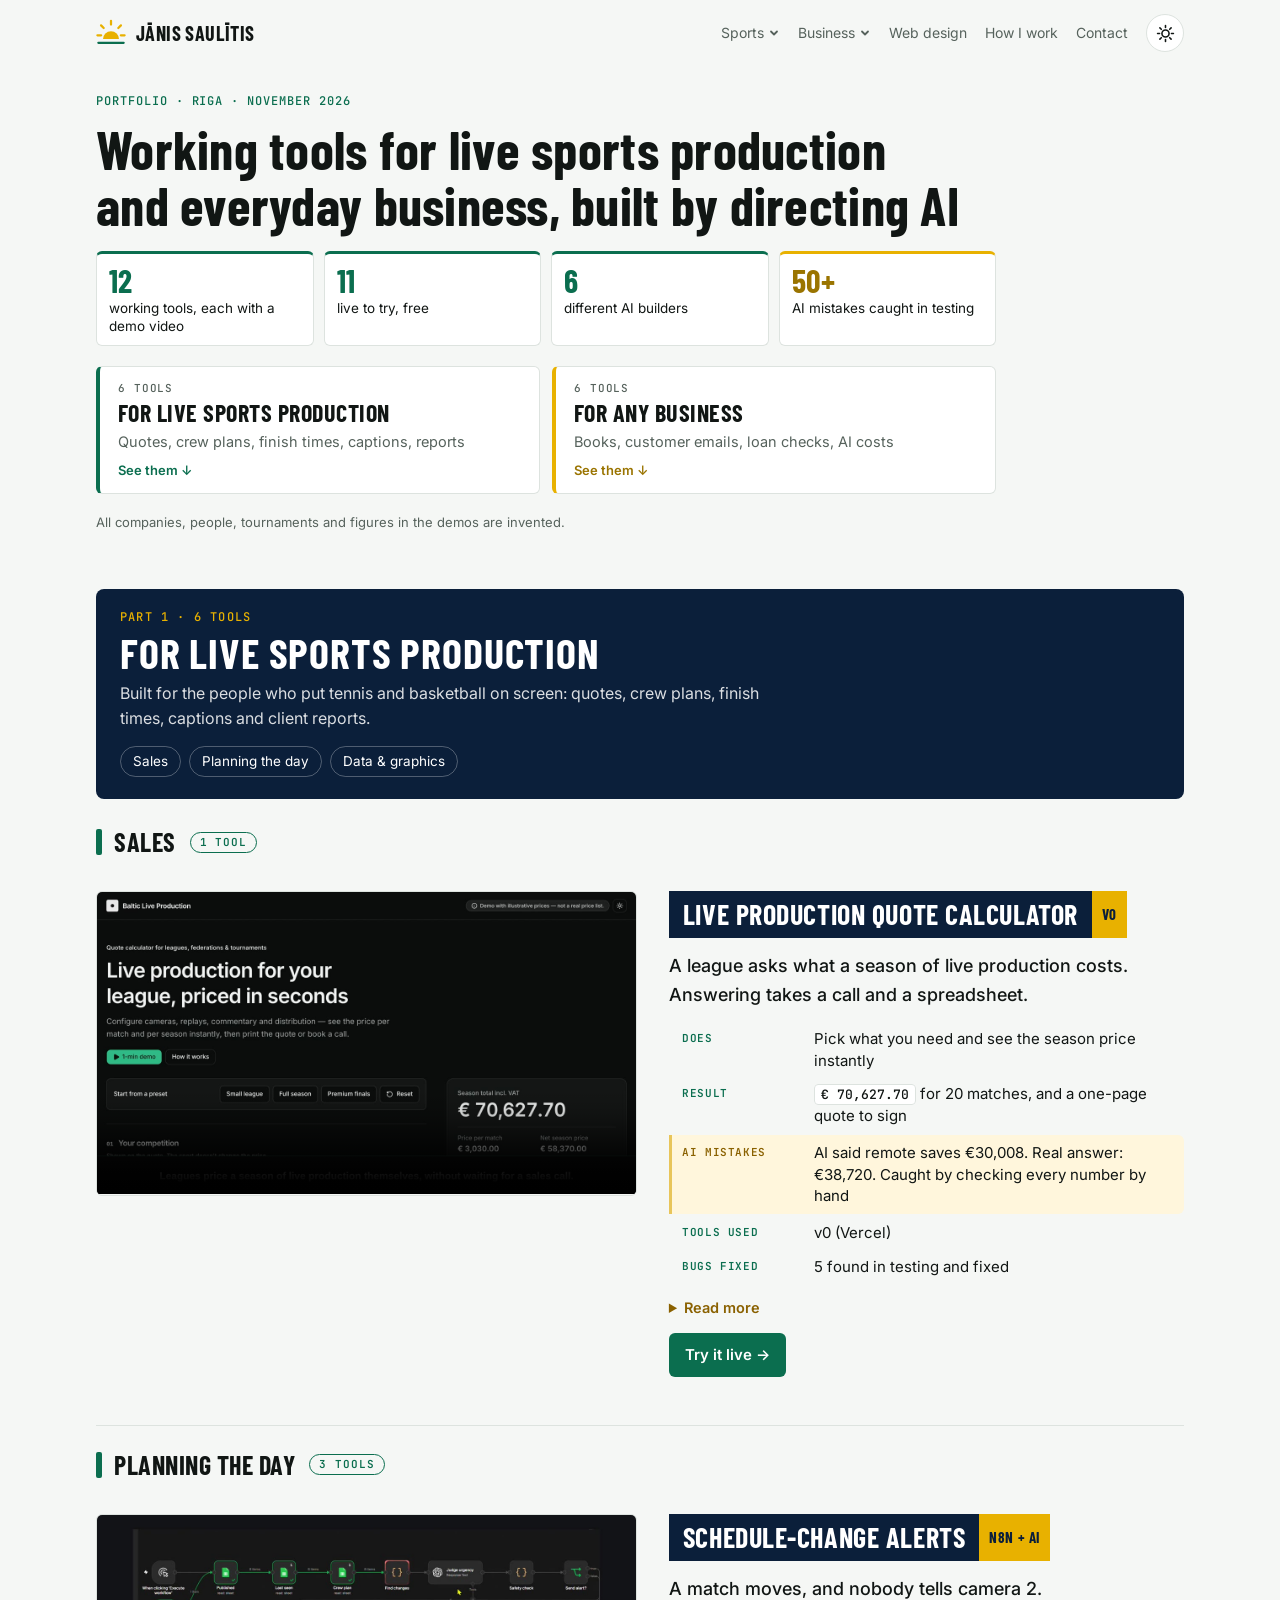
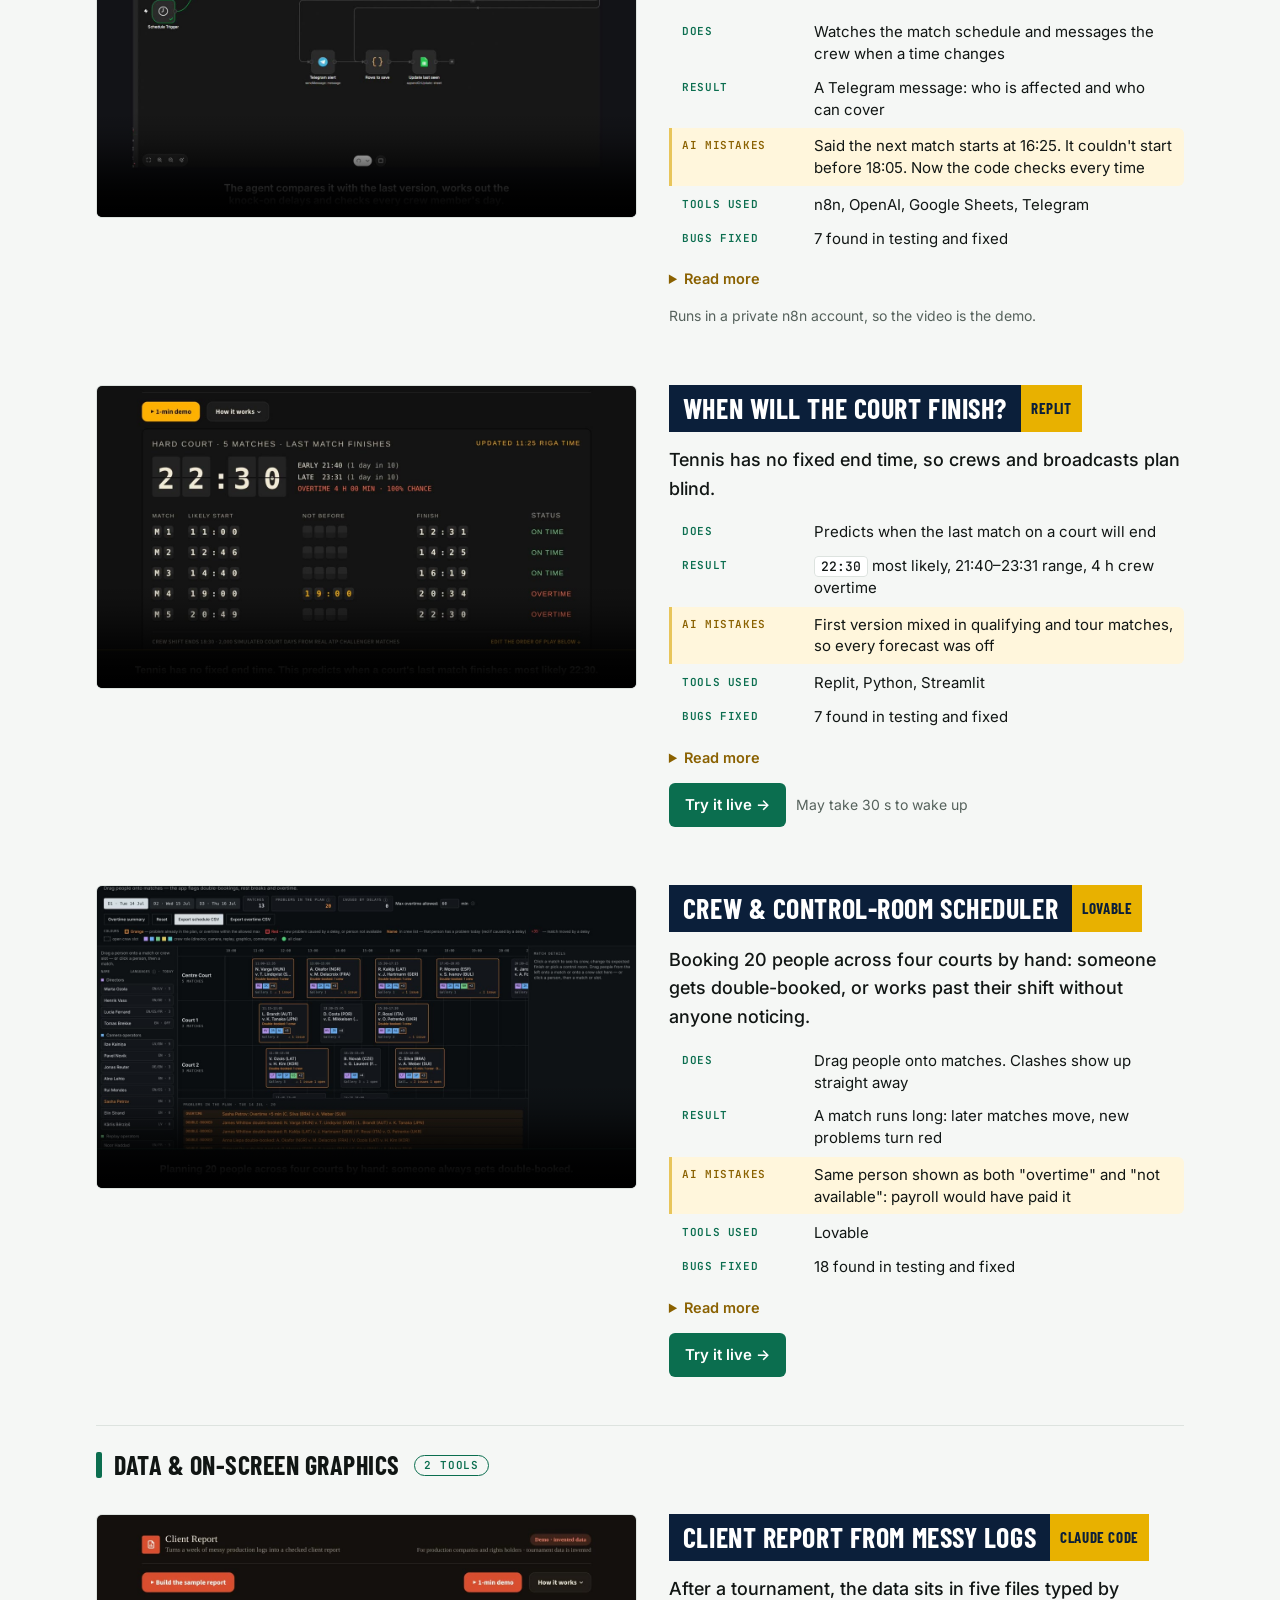
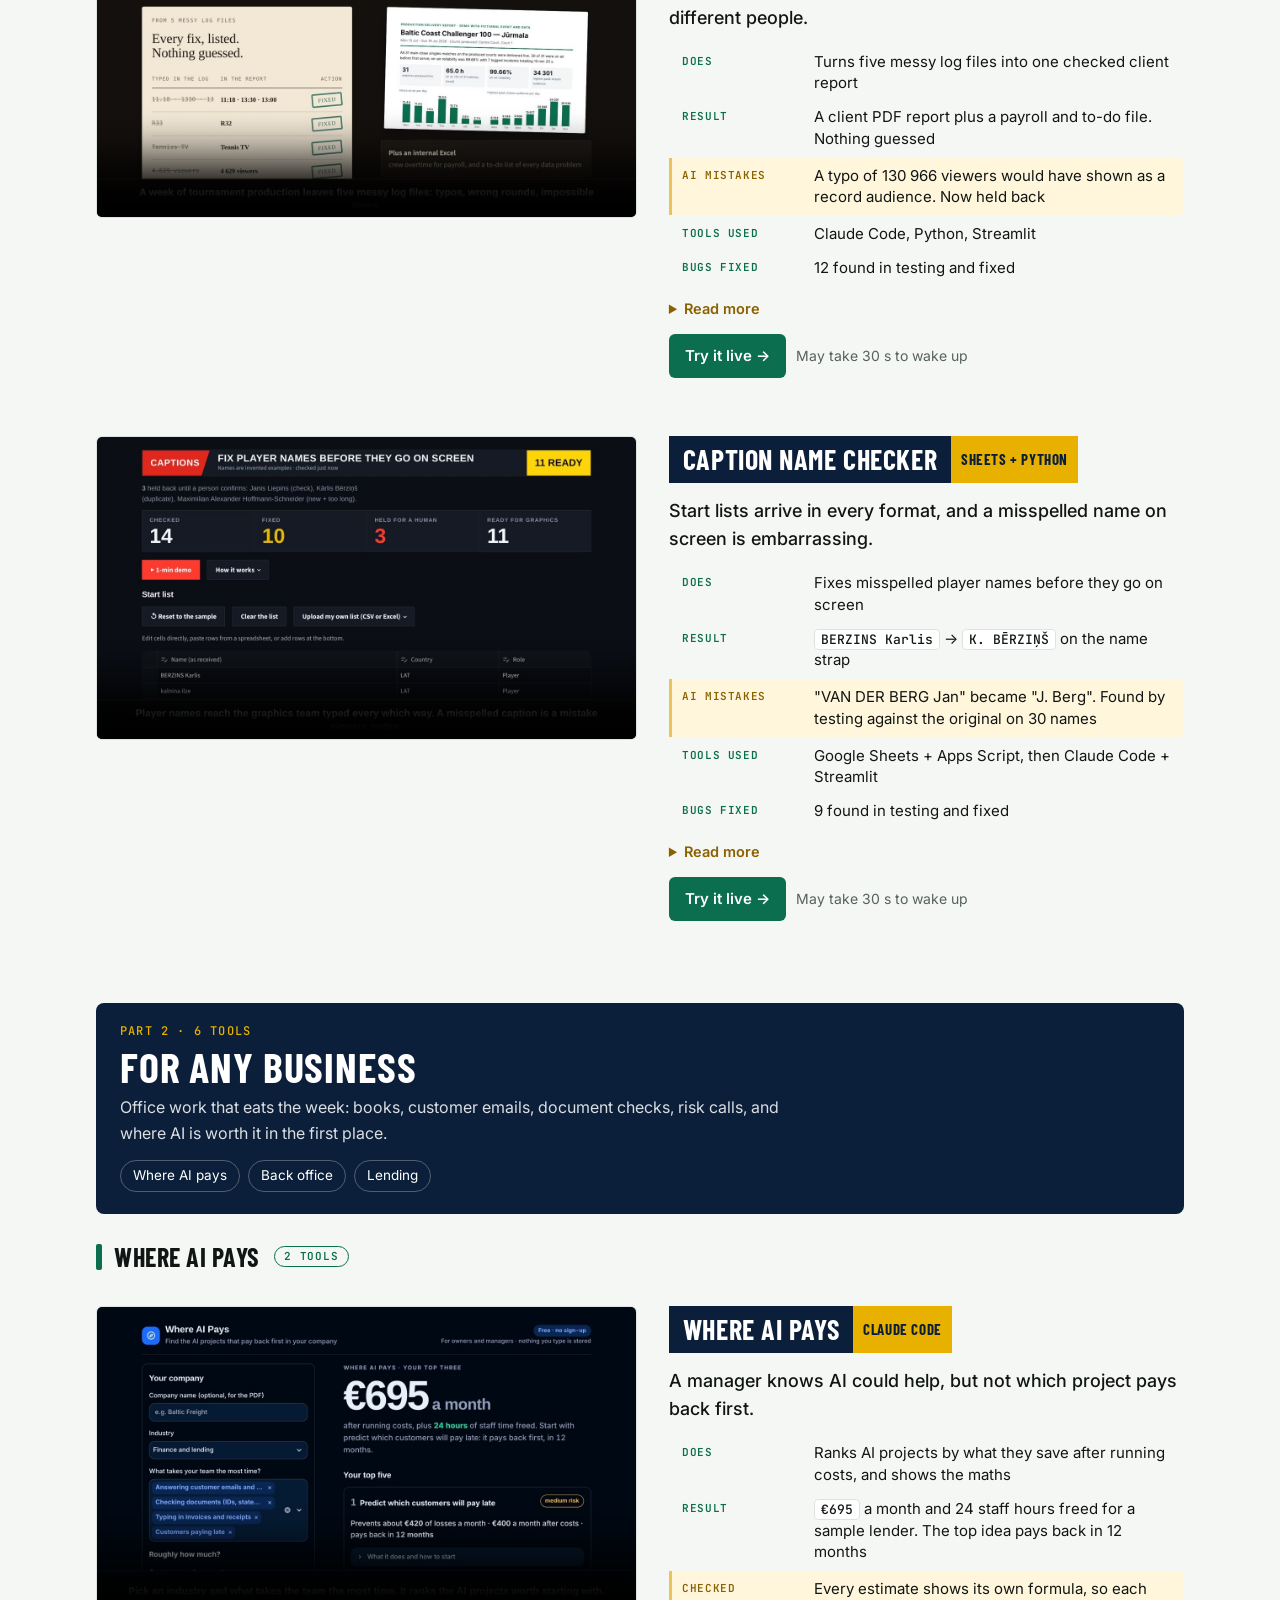
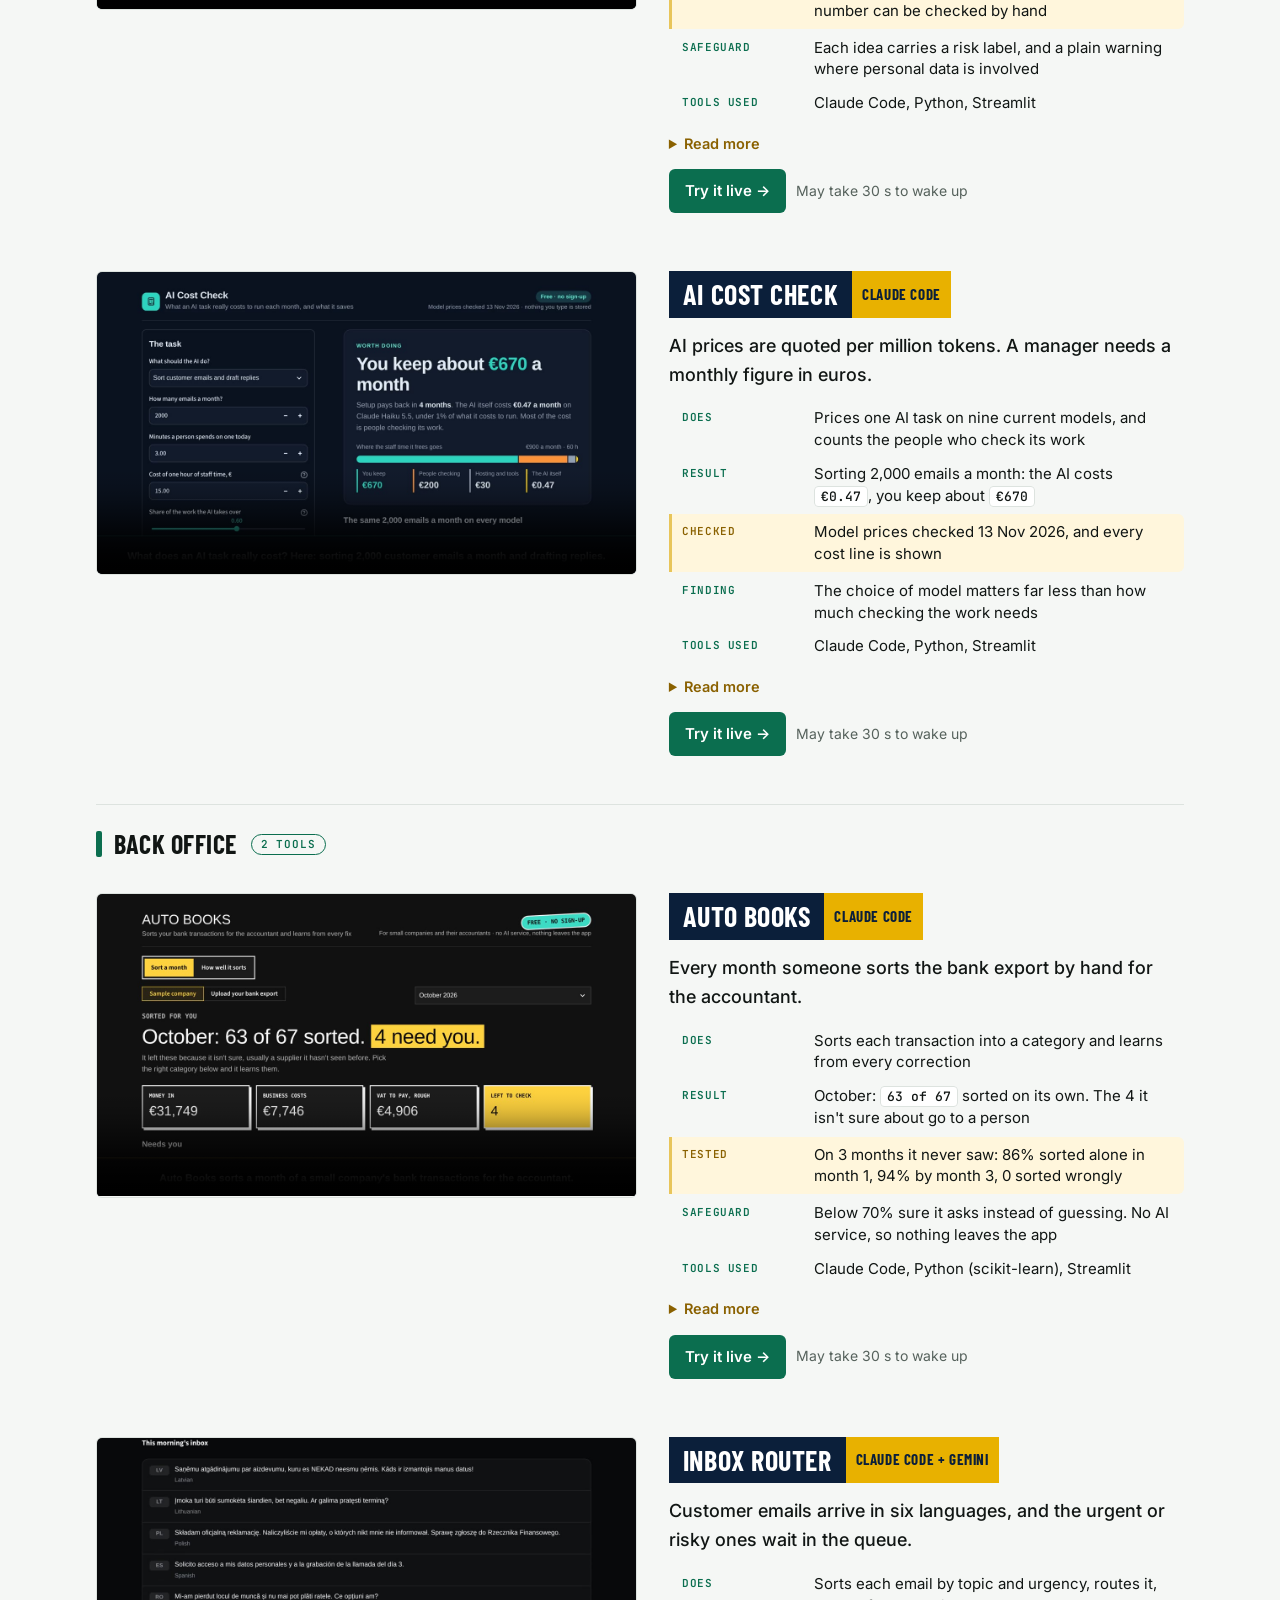
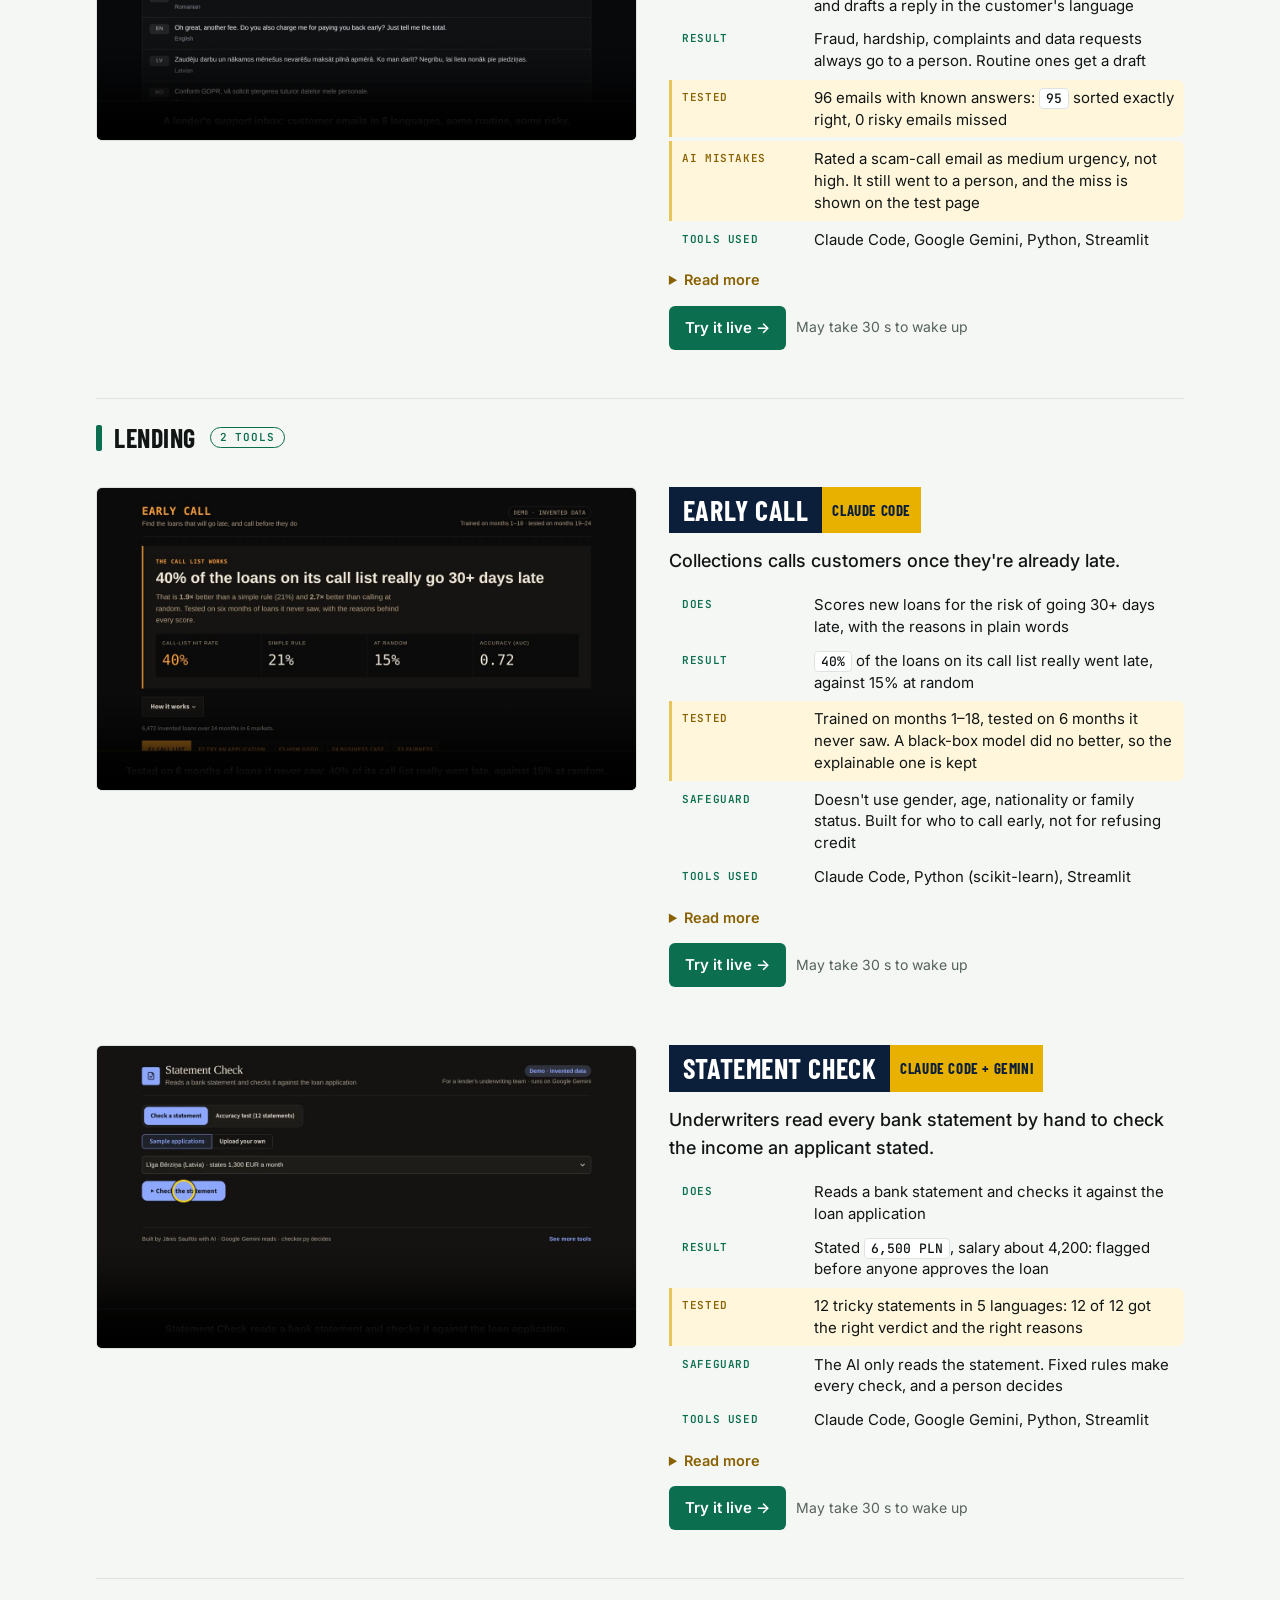
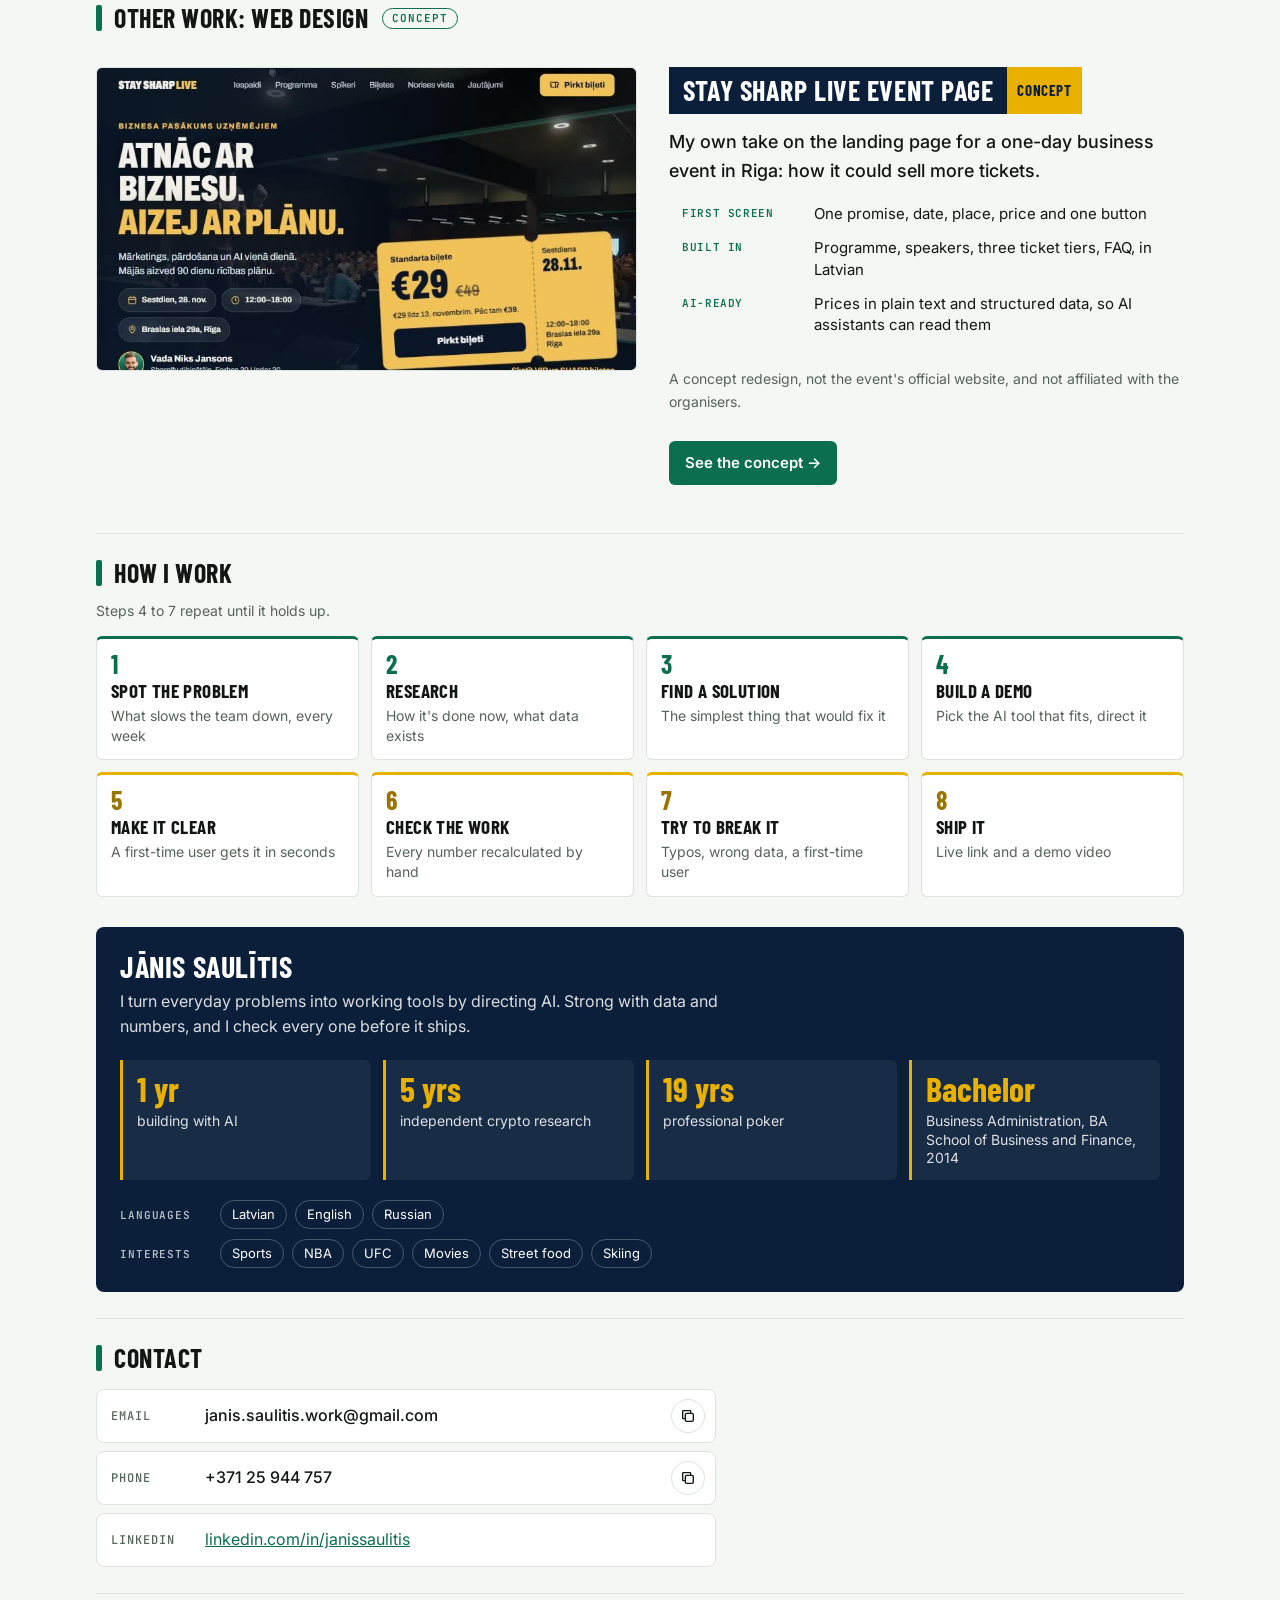
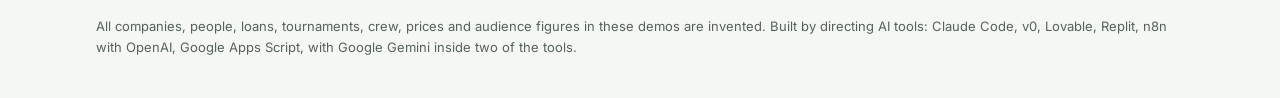
==== commit 7ce2cc14: "Contact: work email Co-Authored-By: Claude Opus 5.5 <noreply@anthropic.com> Claude-Session: https://" ====
--- a/index.html
+++ b/index.html
@@ -230,7 +230,7 @@
 .part-head .subnav a { color: var(--strap-fg); text-decoration: none; border: 1px solid rgba(255,255,255,.28); border-radius: 999px; padding: 4px 12px; font-size: 13.5px }
 .part-head .subnav a:hover { border-color: var(--tag); color: var(--tag) }
 .part .group:first-of-type { border-top: 0 }
-@media (max-width: 820px) { .doors { grid-template-columns: minmax(0,1fr) } .part-head { padding: 18px } }
+@media (max-width: 820px) { .doors { grid-template-columns: minmax(0,1fr) } .part-head { padding: 18px } .part-head .subnav { flex-wrap: nowrap; gap: 6px; overflow-x: auto; scrollbar-width: none; margin-inline: -2px; padding-inline: 2px } .part-head .subnav::-webkit-scrollbar { display: none } .part-head .subnav a { white-space: nowrap; flex: none; font-size: 12.5px; padding: 4px 10px } }
 </style>
 </head>
 <body>
@@ -553,7 +553,7 @@
   <section class="group" id="contact">
     <h2>Contact</h2>
     <ul class="contact">
-      <li><span>Email</span><span class="val"><span class="sel">janis.saulitis88@gmail.com</span><button type="button" class="copy icon-btn" data-copy="janis.saulitis88@gmail.com" aria-label="Copy"><svg viewBox="0 0 24 24" aria-hidden="true"><rect x="8" y="8" width="12" height="12" rx="2"/><path d="M16 8V5a1 1 0 0 0-1-1H5a1 1 0 0 0-1 1v10a1 1 0 0 0 1 1h3"/></svg></button></span></li>
+      <li><span>Email</span><span class="val"><span class="sel">janis.saulitis.work@gmail.com</span><button type="button" class="copy icon-btn" data-copy="janis.saulitis.work@gmail.com" aria-label="Copy"><svg viewBox="0 0 24 24" aria-hidden="true"><rect x="8" y="8" width="12" height="12" rx="2"/><path d="M16 8V5a1 1 0 0 0-1-1H5a1 1 0 0 0-1 1v10a1 1 0 0 0 1 1h3"/></svg></button></span></li>
       <li><span>Phone</span><span class="val"><span class="sel">+371 25 944 757</span><button type="button" class="copy icon-btn" data-copy="+37125944757" aria-label="Copy"><svg viewBox="0 0 24 24" aria-hidden="true"><rect x="8" y="8" width="12" height="12" rx="2"/><path d="M16 8V5a1 1 0 0 0-1-1H5a1 1 0 0 0-1 1v10a1 1 0 0 0 1 1h3"/></svg></button></span></li>
       <li><span>LinkedIn</span><span class="val"><a href="https://www.linkedin.com/in/janissaulitis/" target="_blank" rel="noopener">linkedin.com/in/janissaulitis</a></span></li>
     </ul>
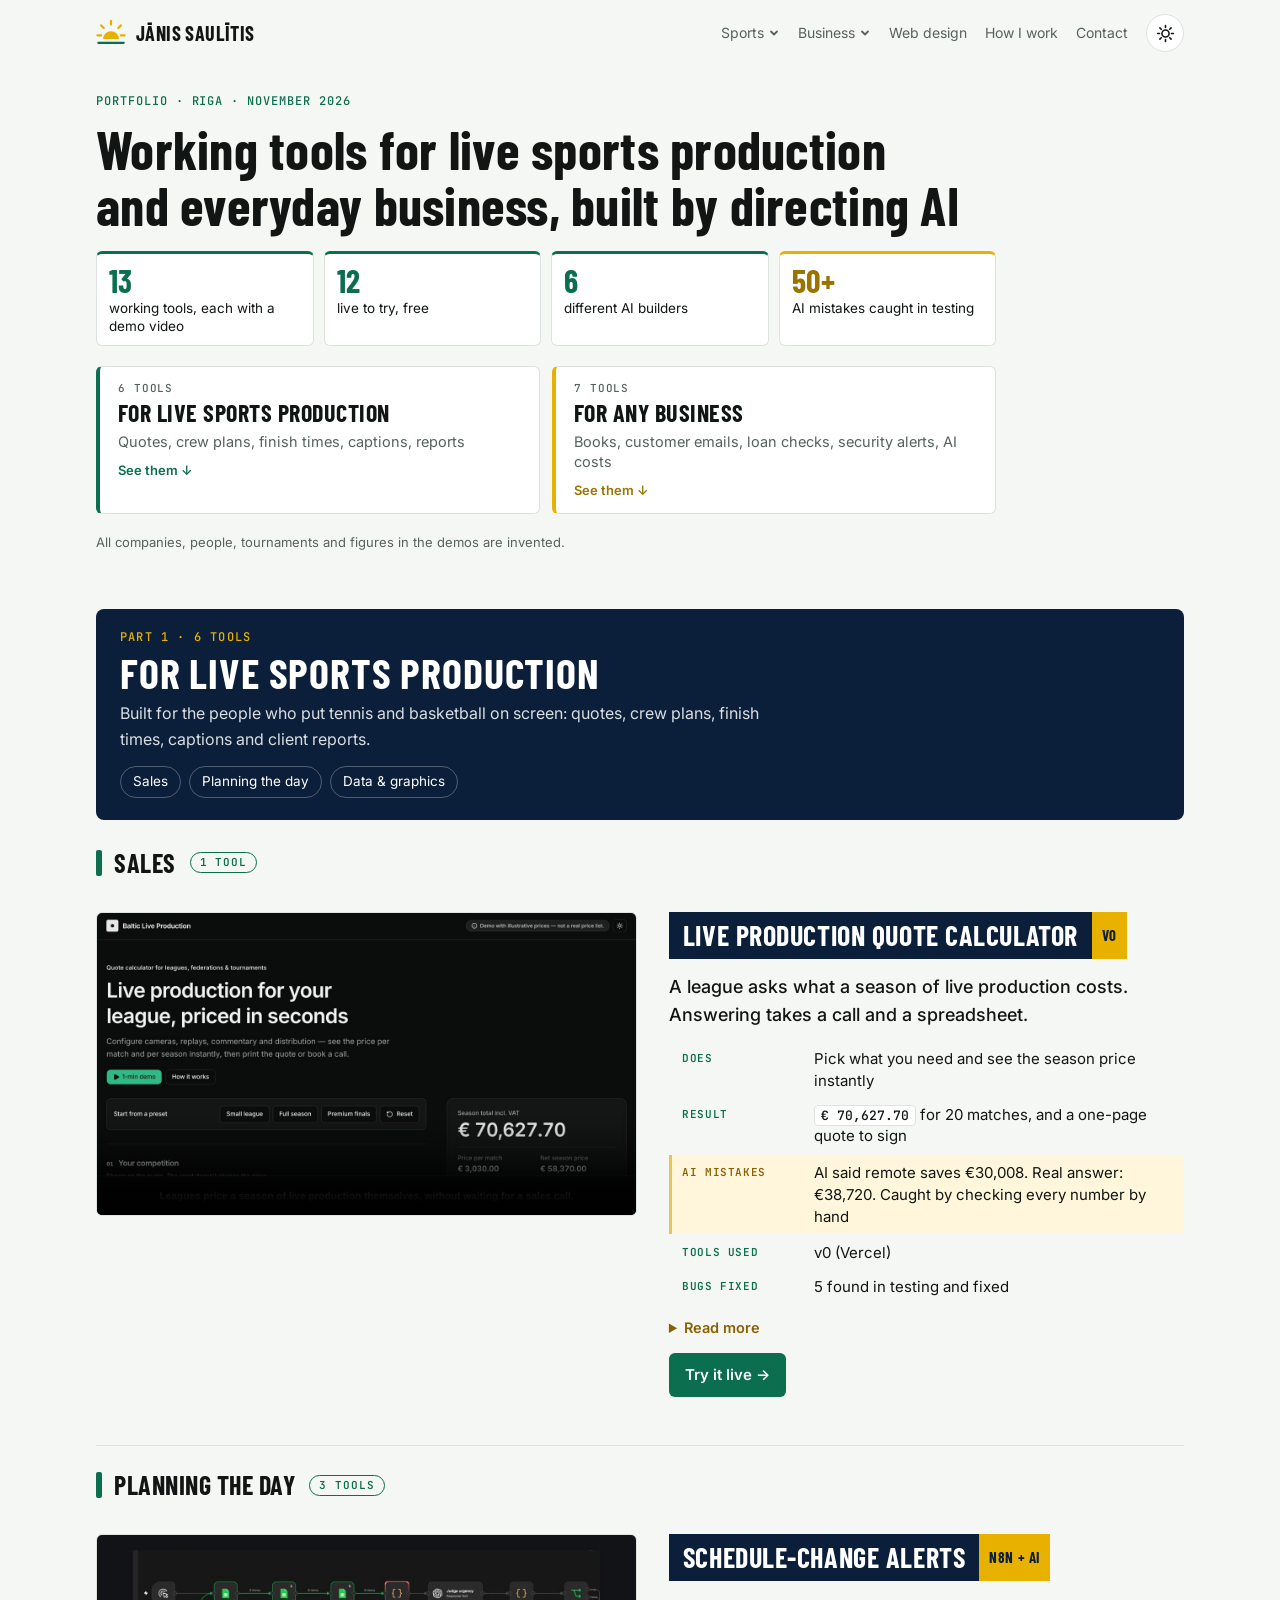
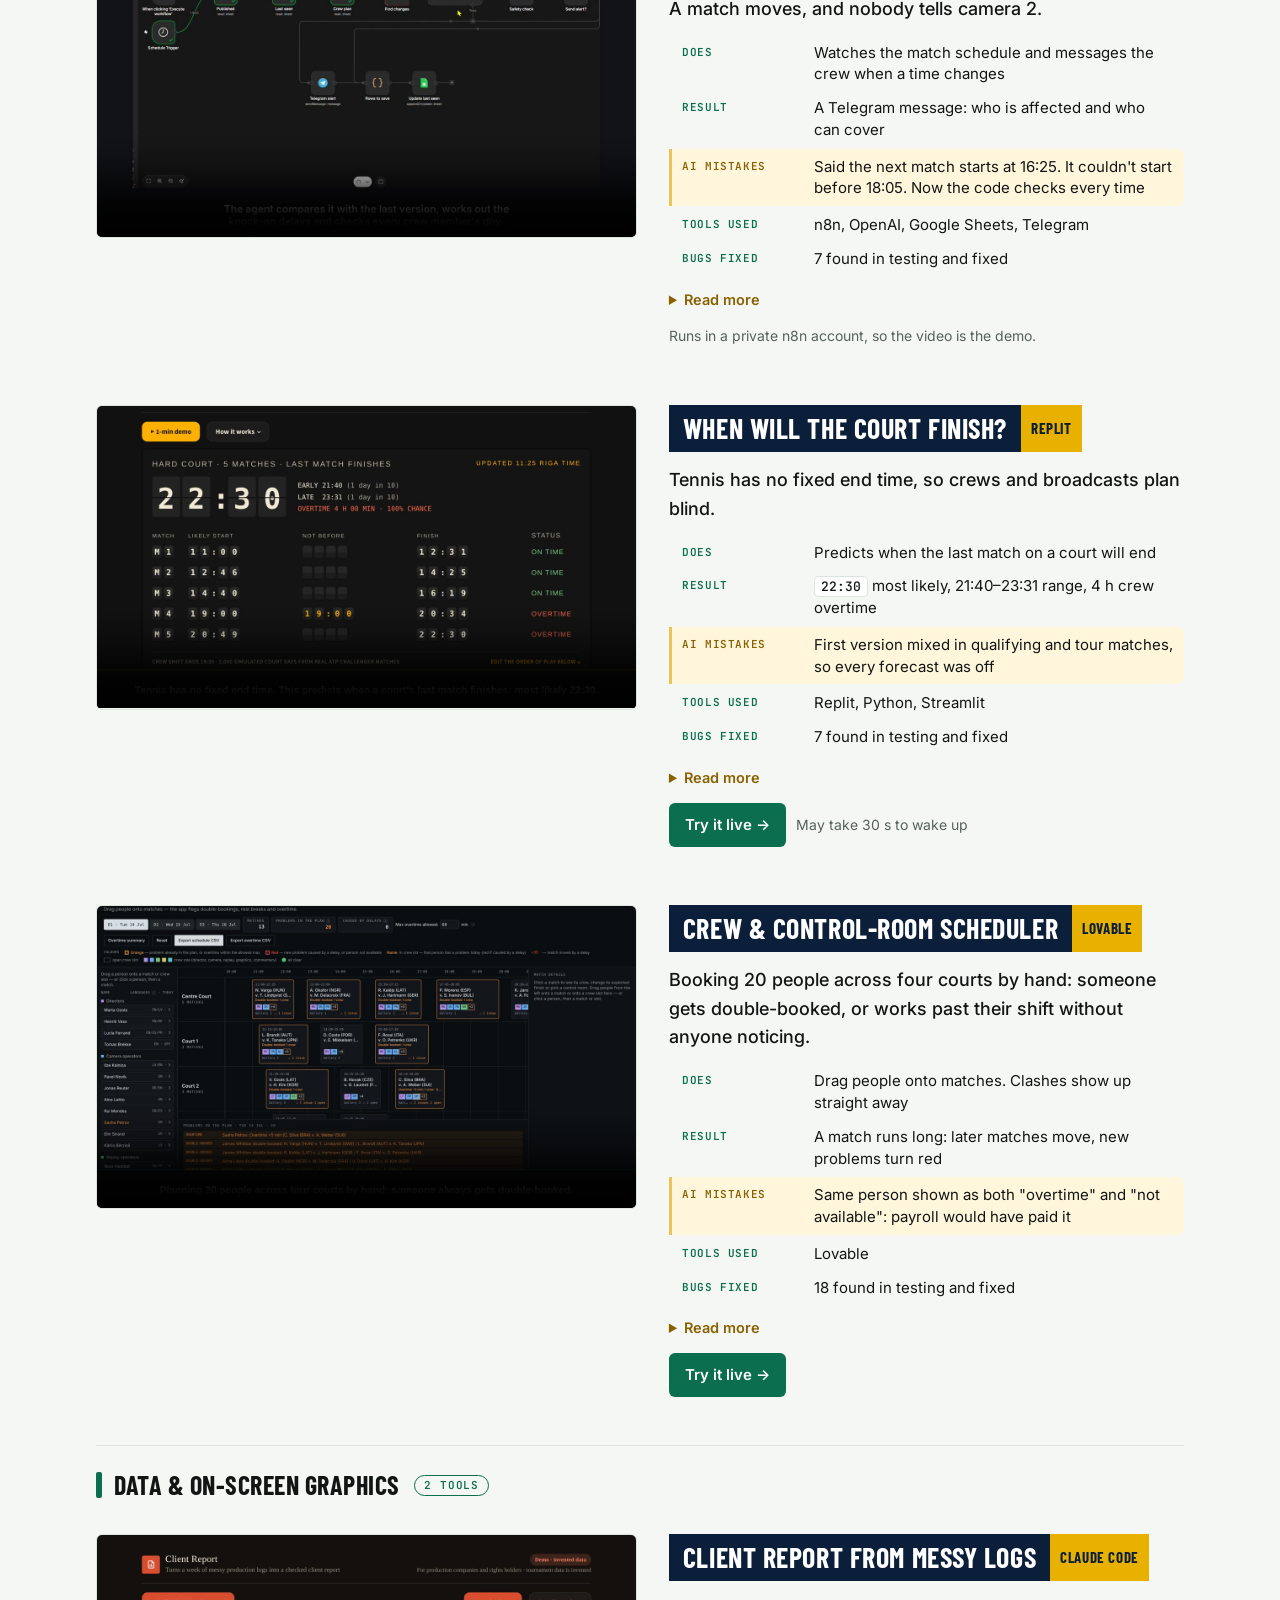
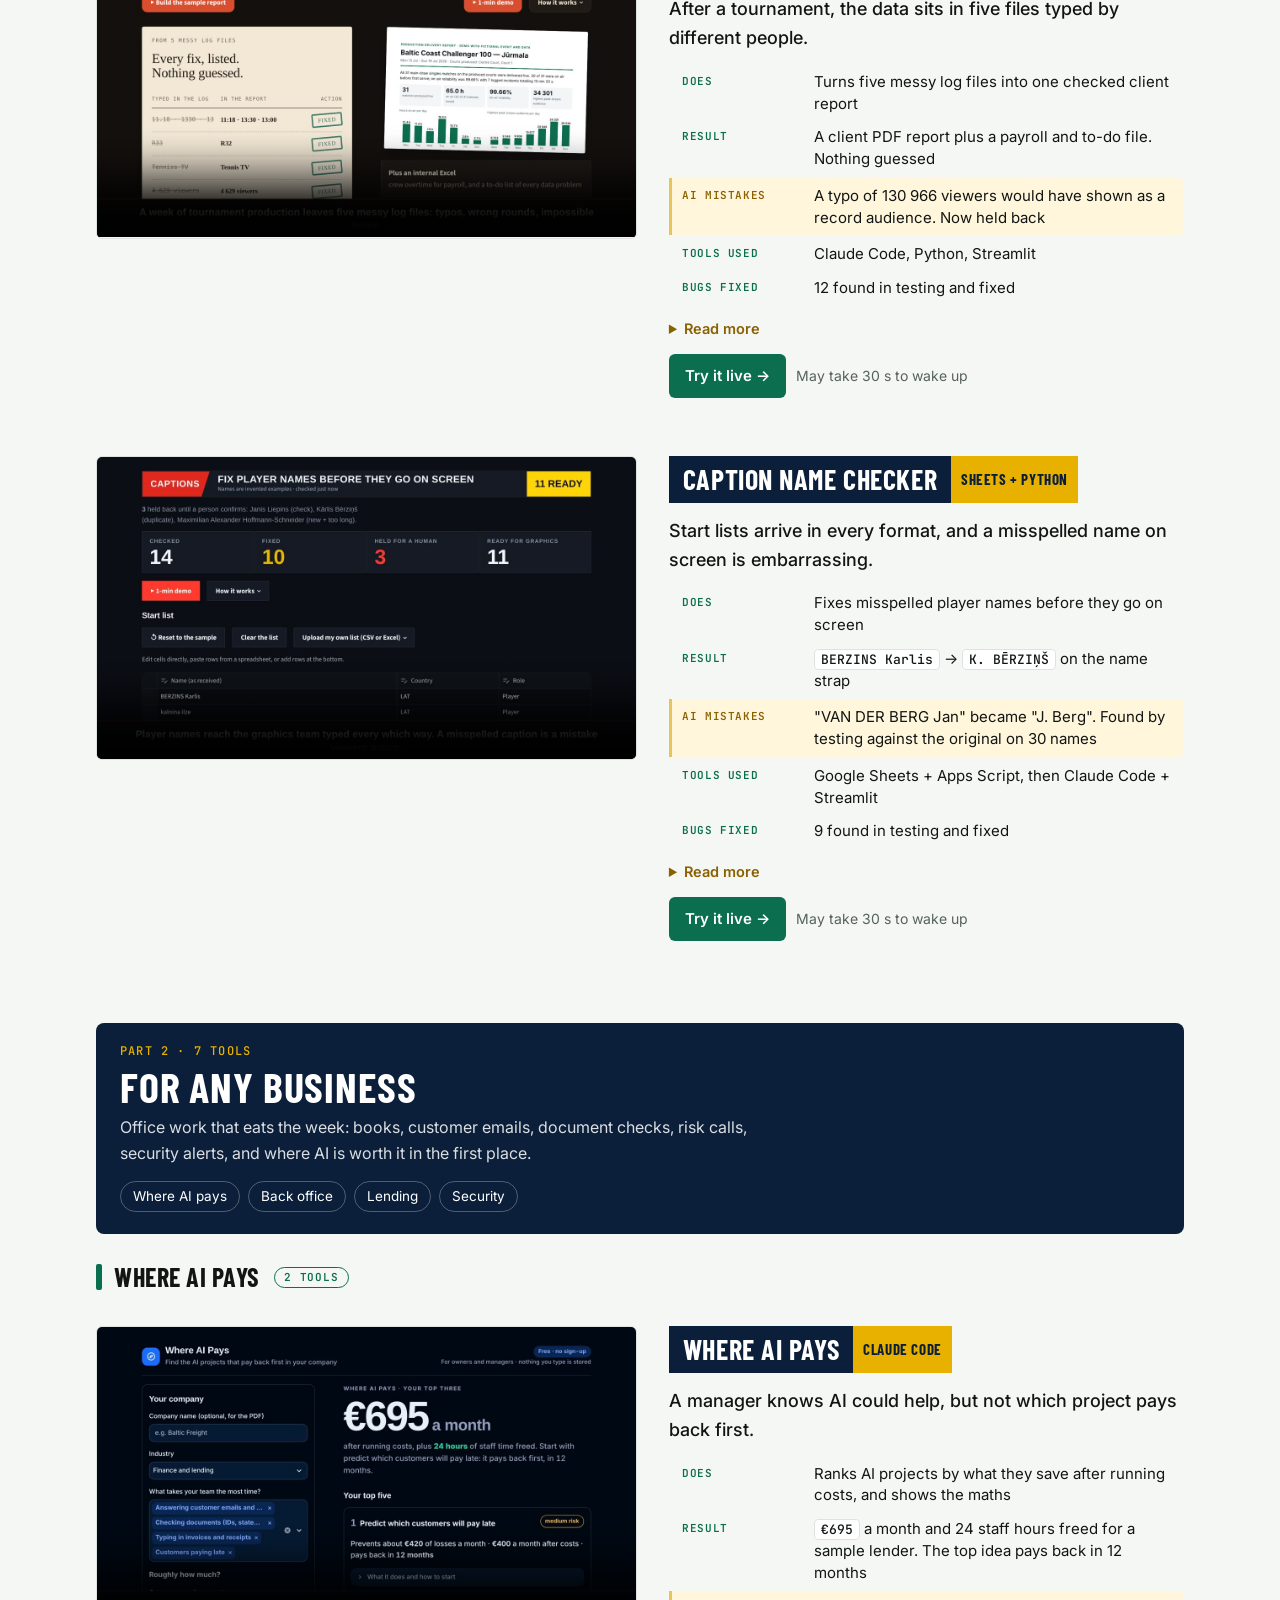
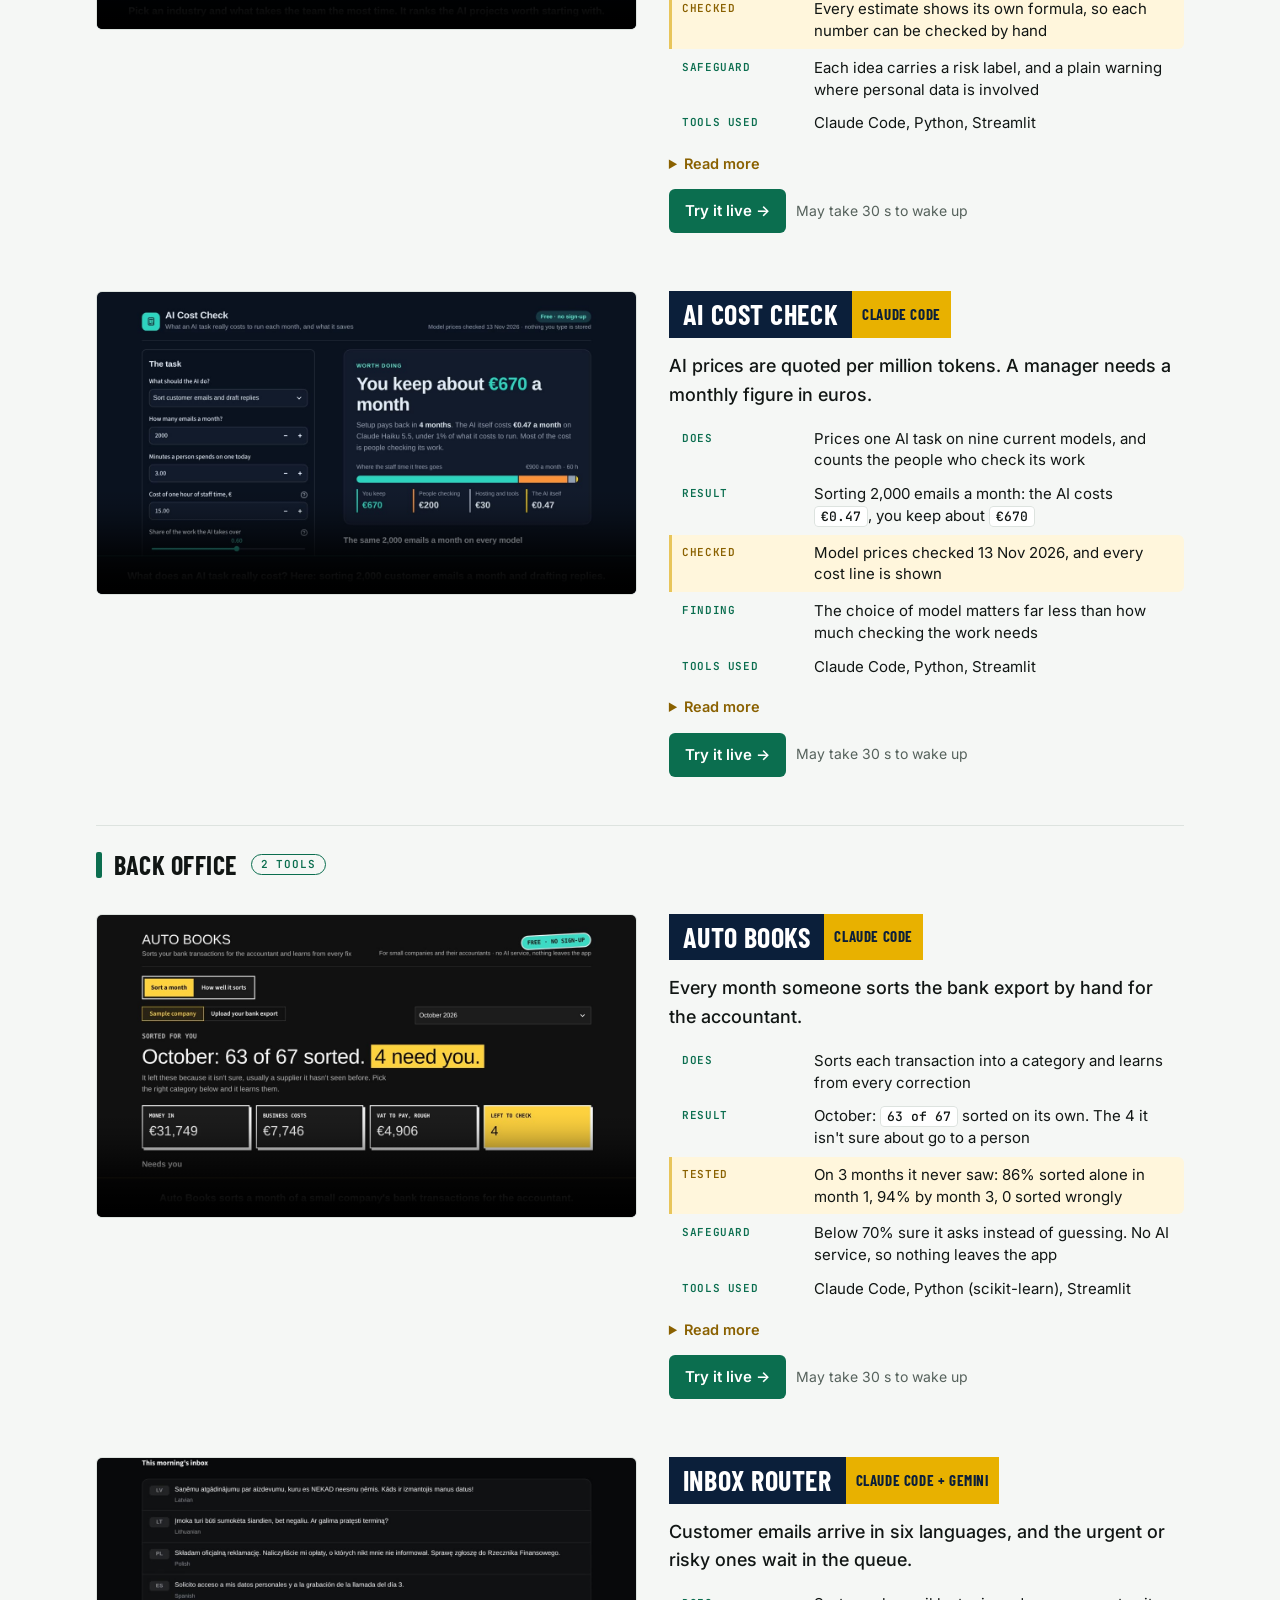
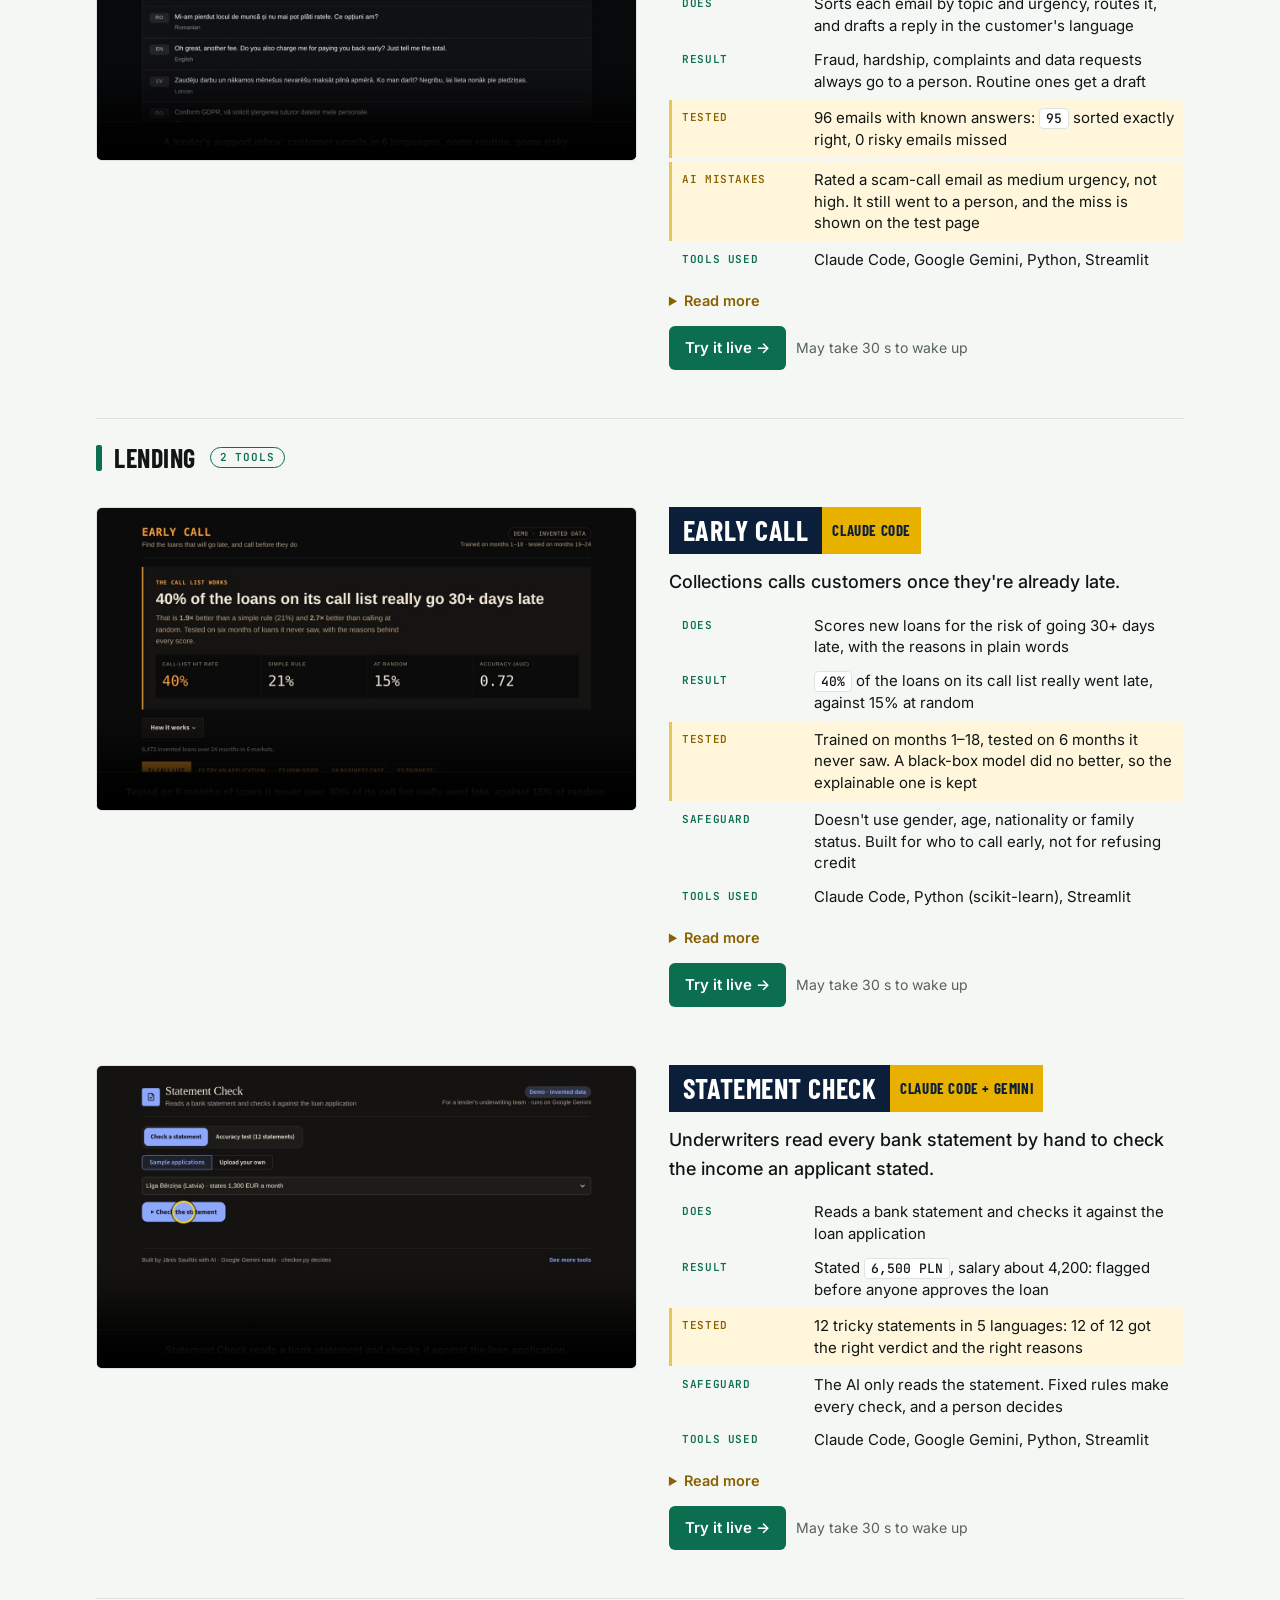
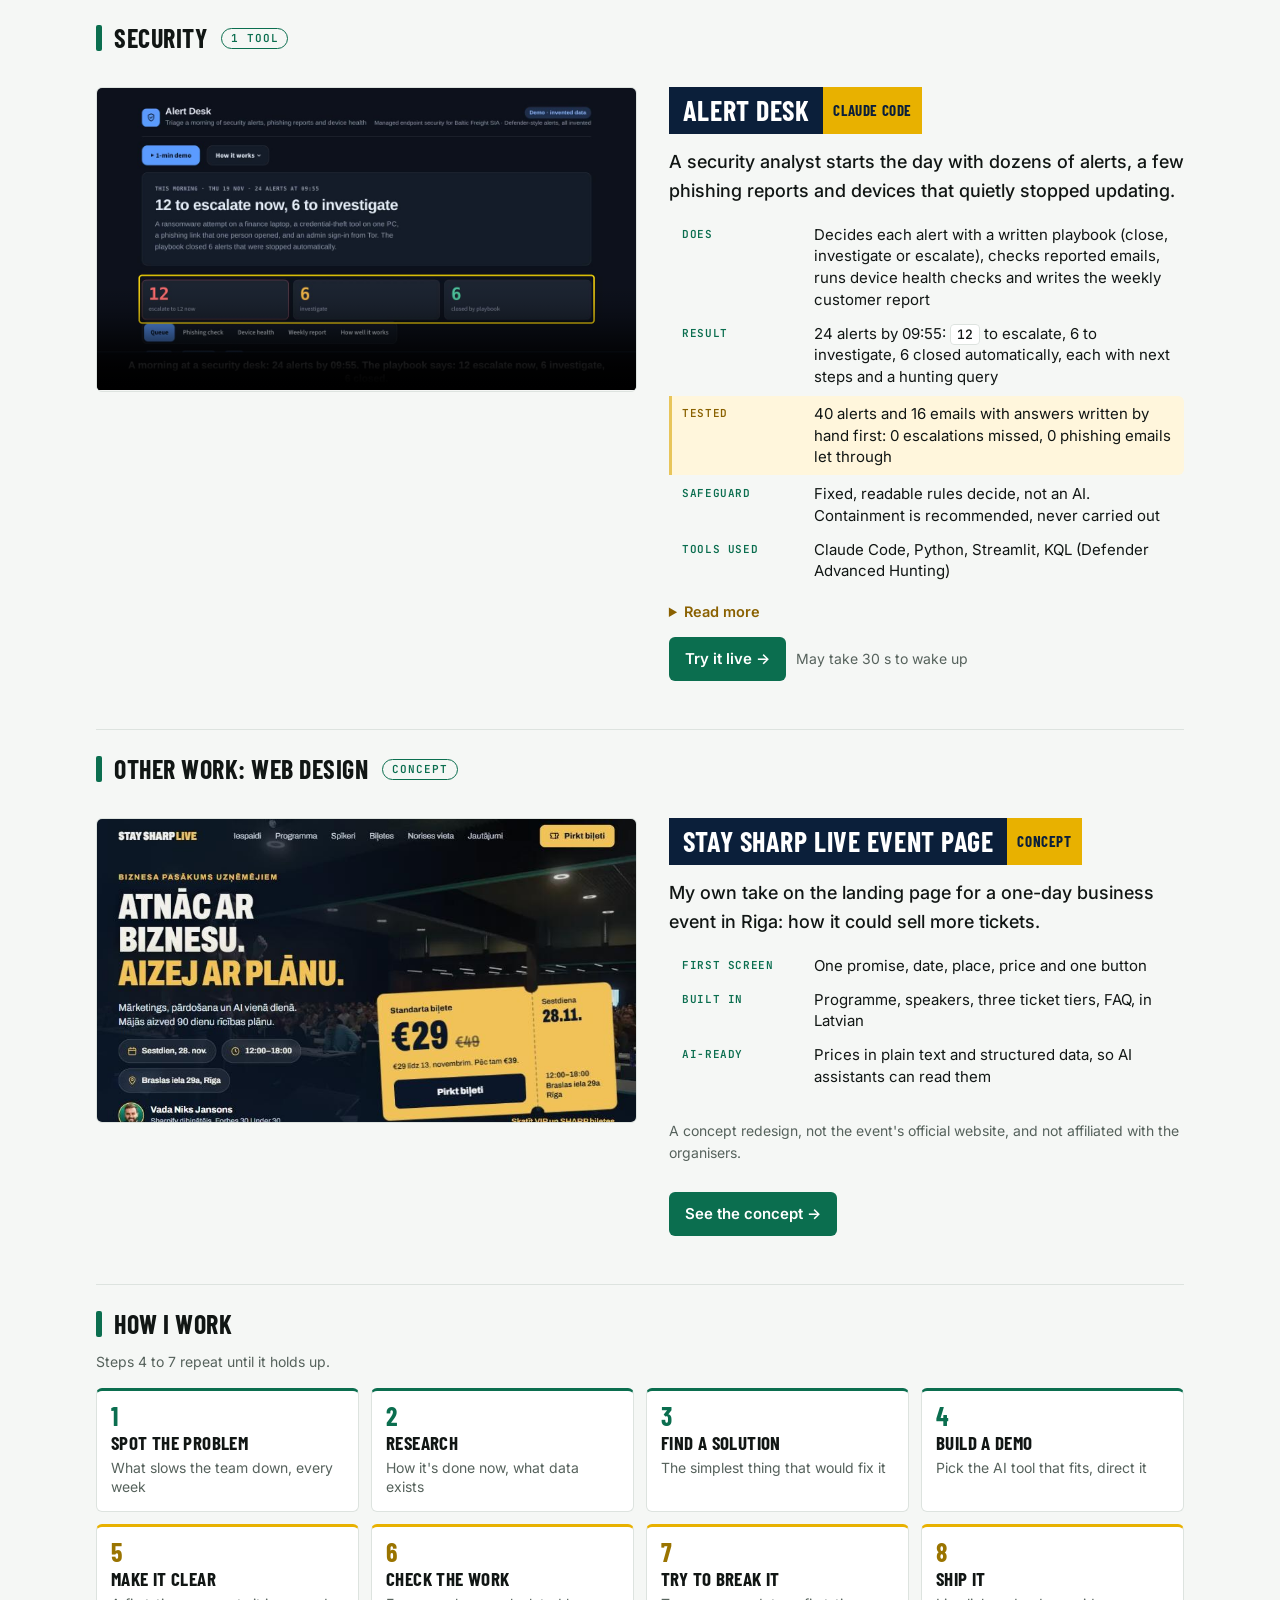
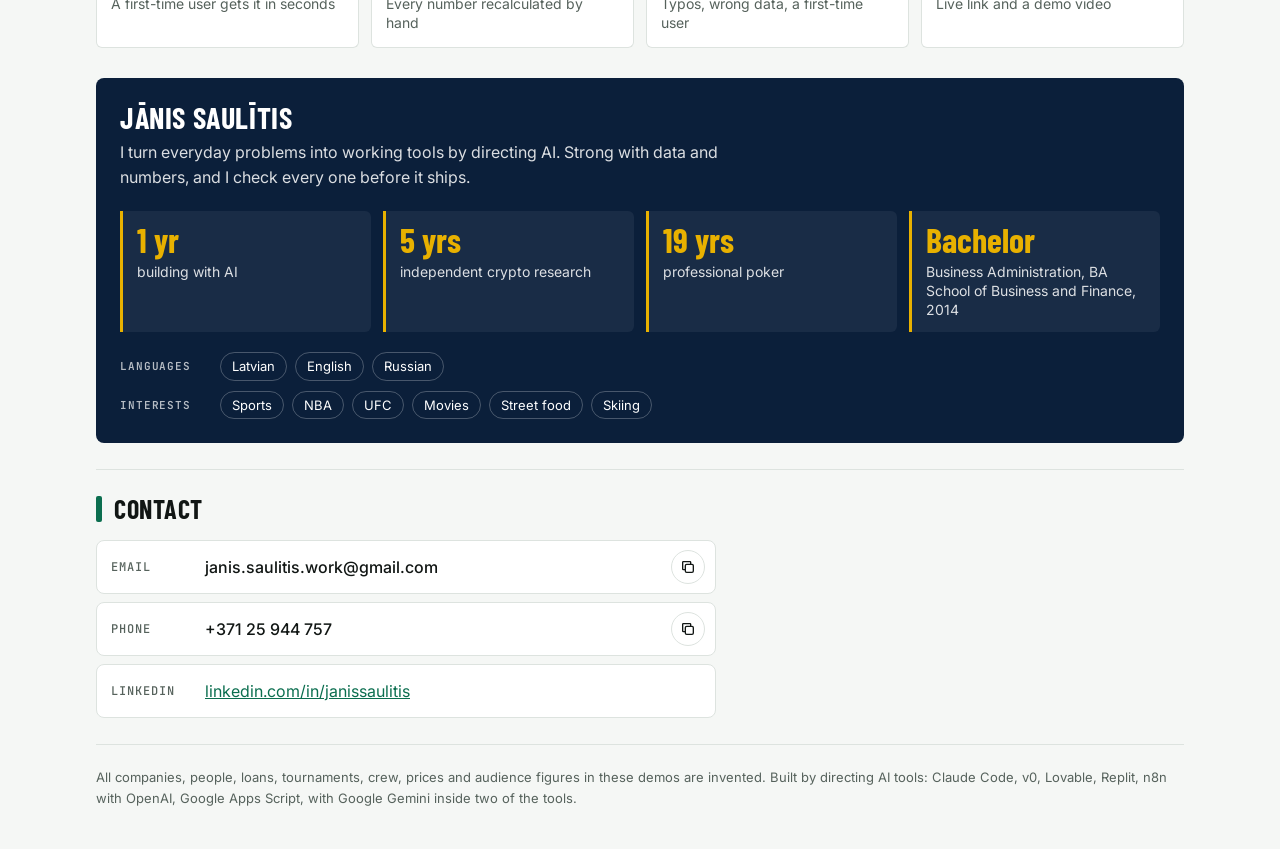
==== commit 5ff74f4f: "Add Alert Desk (Security) to the business part; 13 tools Co-Authored-By: Claude Opus 5.5 <noreply@an" ====
--- a/index.html
+++ b/index.html
@@ -5,18 +5,18 @@
 <meta name="viewport" content="width=device-width, initial-scale=1, viewport-fit=cover">
 <meta name="color-scheme" content="light dark">
 <title>Jānis Saulītis · AI Builds</title>
-<meta name="description" content="Twelve working tools built by directing AI: six for live sports production (quotes, crew plans, finish times, captions, client reports) and six for any business (bookkeeping, customer emails, loan checks, AI costs). Each with a demo video and real test results.">
+<meta name="description" content="Thirteen working tools built by directing AI: six for live sports production (quotes, crew plans, finish times, captions, client reports) and seven for any business (bookkeeping, customer emails, loan checks, security alerts, AI costs). Each with a demo video and real test results.">
 <link rel="canonical" href="https://janis-saulitis-portfolio.netlify.app/">
 <link rel="icon" href="data:image/svg+xml,%3Csvg xmlns='http://www.w3.org/2000/svg' viewBox='0 0 32 32'%3E%3Crect width='32' height='32' rx='7' fill='%230e1211'/%3E%3Cpath d='M16 4v3.5M7 8.5l2.4 2.4M25 8.5l-2.4 2.4M3.5 18.5h3.5M25 18.5h3.5' stroke='%23f2c230' stroke-width='2.4' stroke-linecap='round'/%3E%3Cpath d='M8.5 22.5a7.5 7.5 0 0 1 15 0z' fill='%23f2c230'/%3E%3Cpath d='M4 26.5h24' stroke='%2339c48f' stroke-width='2.4' stroke-linecap='round'/%3E%3C/svg%3E">
 <meta property="og:type" content="website">
 <meta property="og:url" content="https://janis-saulitis-portfolio.netlify.app/">
 <meta property="og:title" content="Jānis Saulītis · Working tools built by directing AI">
-<meta property="og:description" content="Twelve working tools built by directing AI: six for live sports production (quotes, crew plans, finish times, captions, client reports) and six for any business (bookkeeping, customer emails, loan checks, AI costs). Each with a demo video and real test results.">
-<meta property="og:image" content="https://janis-saulitis-portfolio.netlify.app/og.png">
+<meta property="og:description" content="Thirteen working tools built by directing AI: six for live sports production (quotes, crew plans, finish times, captions, client reports) and seven for any business (bookkeeping, customer emails, loan checks, security alerts, AI costs). Each with a demo video and real test results.">
+<meta property="og:image" content="https://janis-saulitis-portfolio.netlify.app/og-3.png">
 <meta property="og:image:width" content="1200">
 <meta property="og:image:height" content="630">
 <meta name="twitter:card" content="summary_large_image">
-<meta name="twitter:image" content="https://janis-saulitis-portfolio.netlify.app/og.png">
+<meta name="twitter:image" content="https://janis-saulitis-portfolio.netlify.app/og-3.png">
 <meta name="darkreader-lock">
 <link rel="preconnect" href="https://fonts.googleapis.com">
 <link rel="preconnect" href="https://fonts.gstatic.com" crossorigin>
@@ -239,23 +239,23 @@
   <header class="bar">
     <a class="name" href="#top" aria-label="Jānis Saulītis, back to top"><svg class="mark" viewBox="0 0 32 32" aria-hidden="true"><path class="rays" d="M16 3v4M5.4 7.9l2.8 2.8M26.6 7.9l-2.8 2.8M1.5 18.5h4M26.5 18.5h4"/><path class="disc" d="M7.5 22.5a8.5 8.5 0 0 1 17 0z"/><path class="ground" d="M2.5 26.5h27"/></svg><span>Jānis Saulītis</span></a>
     <nav>
-      <span class="links"><span class="dd"><button type="button" aria-expanded="false" aria-controls="dd-sports">Sports<svg class="caret" viewBox="0 0 12 12" aria-hidden="true"><path d="M3 4.5 6 7.5 9 4.5"/></svg></button><span class="dd-menu" id="dd-sports" hidden><a class="all" href="#sports">All sports tools <span class="c">6 tools</span></a><a href="#sales">Sales <span class="c">1 tool</span></a><a href="#planning">Planning the day <span class="c">3 tools</span></a><a href="#data">Data &amp; graphics <span class="c">2 tools</span></a></span></span><span class="dd"><button type="button" aria-expanded="false" aria-controls="dd-business">Business<svg class="caret" viewBox="0 0 12 12" aria-hidden="true"><path d="M3 4.5 6 7.5 9 4.5"/></svg></button><span class="dd-menu" id="dd-business" hidden><a class="all" href="#business">All business tools <span class="c">6 tools</span></a><a href="#ai-plan">Where AI pays <span class="c">2 tools</span></a><a href="#back-office">Back office <span class="c">2 tools</span></a><a href="#lending">Lending <span class="c">2 tools</span></a></span></span><a href="#other">Web design</a><a href="#how">How I work</a><a href="#contact">Contact</a></span>
+      <span class="links"><span class="dd"><button type="button" aria-expanded="false" aria-controls="dd-sports">Sports<svg class="caret" viewBox="0 0 12 12" aria-hidden="true"><path d="M3 4.5 6 7.5 9 4.5"/></svg></button><span class="dd-menu" id="dd-sports" hidden><a class="all" href="#sports">All sports tools <span class="c">6 tools</span></a><a href="#sales">Sales <span class="c">1 tool</span></a><a href="#planning">Planning the day <span class="c">3 tools</span></a><a href="#data">Data &amp; graphics <span class="c">2 tools</span></a></span></span><span class="dd"><button type="button" aria-expanded="false" aria-controls="dd-business">Business<svg class="caret" viewBox="0 0 12 12" aria-hidden="true"><path d="M3 4.5 6 7.5 9 4.5"/></svg></button><span class="dd-menu" id="dd-business" hidden><a class="all" href="#business">All business tools <span class="c">7 tools</span></a><a href="#ai-plan">Where AI pays <span class="c">2 tools</span></a><a href="#back-office">Back office <span class="c">2 tools</span></a><a href="#lending">Lending <span class="c">2 tools</span></a><a href="#security">Security <span class="c">1 tool</span></a></span></span><a href="#other">Web design</a><a href="#how">How I work</a><a href="#contact">Contact</a></span>
       <button class="icon-btn" id="theme" type="button" aria-label="Switch to dark mode"><svg class="i-sun" viewBox="0 0 24 24" aria-hidden="true"><circle cx="12" cy="12" r="4.5"/><path d="M12 2v2.5M12 19.5V22M2 12h2.5M19.5 12H22M4.9 4.9l1.8 1.8M17.3 17.3l1.8 1.8M4.9 19.1l1.8-1.8M17.3 6.7l1.8-1.8"/></svg><svg class="i-moon" viewBox="0 0 24 24" aria-hidden="true"><path d="M20.5 14.5A8.5 8.5 0 0 1 9.5 3.5a8.5 8.5 0 1 0 11 11z"/></svg></button>
       <button class="icon-btn menu-btn" id="menu" type="button" aria-label="Sections" aria-expanded="false" aria-controls="jump"><svg class="i-bars" viewBox="0 0 24 24" aria-hidden="true"><path d="M4 7h16M4 12h16M4 17h16"/></svg><svg class="i-x" viewBox="0 0 24 24" aria-hidden="true"><path d="M6 6l12 12M18 6 6 18"/></svg></button>
     </nav>
-    <nav class="jump" id="jump" aria-label="Sections" hidden><a href="#sports"><span class="n">01</span><span>For live sports production</span><span class="c">6 tools</span><svg class="go" viewBox="0 0 14 14" aria-hidden="true"><path d="M5 2.5 9.5 7 5 11.5"/></svg></a><a class="sub" href="#sales"><span></span><span>Sales</span><span class="c">1 tool</span><svg class="go" viewBox="0 0 14 14" aria-hidden="true"><path d="M5 2.5 9.5 7 5 11.5"/></svg></a><a class="sub" href="#planning"><span></span><span>Planning the day</span><span class="c">3 tools</span><svg class="go" viewBox="0 0 14 14" aria-hidden="true"><path d="M5 2.5 9.5 7 5 11.5"/></svg></a><a class="sub" href="#data"><span></span><span>Data &amp; graphics</span><span class="c">2 tools</span><svg class="go" viewBox="0 0 14 14" aria-hidden="true"><path d="M5 2.5 9.5 7 5 11.5"/></svg></a><a href="#business"><span class="n">02</span><span>For any business</span><span class="c">6 tools</span><svg class="go" viewBox="0 0 14 14" aria-hidden="true"><path d="M5 2.5 9.5 7 5 11.5"/></svg></a><a class="sub" href="#ai-plan"><span></span><span>Where AI pays</span><span class="c">2 tools</span><svg class="go" viewBox="0 0 14 14" aria-hidden="true"><path d="M5 2.5 9.5 7 5 11.5"/></svg></a><a class="sub" href="#back-office"><span></span><span>Back office</span><span class="c">2 tools</span><svg class="go" viewBox="0 0 14 14" aria-hidden="true"><path d="M5 2.5 9.5 7 5 11.5"/></svg></a><a class="sub" href="#lending"><span></span><span>Lending</span><span class="c">2 tools</span><svg class="go" viewBox="0 0 14 14" aria-hidden="true"><path d="M5 2.5 9.5 7 5 11.5"/></svg></a><a href="#other"><span class="n">03</span><span>Web design</span><span class="c">concept</span><svg class="go" viewBox="0 0 14 14" aria-hidden="true"><path d="M5 2.5 9.5 7 5 11.5"/></svg></a><a href="#how"><span class="n">04</span><span>How I work</span><span class="c">8 steps</span><svg class="go" viewBox="0 0 14 14" aria-hidden="true"><path d="M5 2.5 9.5 7 5 11.5"/></svg></a><a href="#contact"><span class="n">05</span><span>Contact</span><span class="c"></span><svg class="go" viewBox="0 0 14 14" aria-hidden="true"><path d="M5 2.5 9.5 7 5 11.5"/></svg></a></nav>
+    <nav class="jump" id="jump" aria-label="Sections" hidden><a href="#sports"><span class="n">01</span><span>For live sports production</span><span class="c">6 tools</span><svg class="go" viewBox="0 0 14 14" aria-hidden="true"><path d="M5 2.5 9.5 7 5 11.5"/></svg></a><a class="sub" href="#sales"><span></span><span>Sales</span><span class="c">1 tool</span><svg class="go" viewBox="0 0 14 14" aria-hidden="true"><path d="M5 2.5 9.5 7 5 11.5"/></svg></a><a class="sub" href="#planning"><span></span><span>Planning the day</span><span class="c">3 tools</span><svg class="go" viewBox="0 0 14 14" aria-hidden="true"><path d="M5 2.5 9.5 7 5 11.5"/></svg></a><a class="sub" href="#data"><span></span><span>Data &amp; graphics</span><span class="c">2 tools</span><svg class="go" viewBox="0 0 14 14" aria-hidden="true"><path d="M5 2.5 9.5 7 5 11.5"/></svg></a><a href="#business"><span class="n">02</span><span>For any business</span><span class="c">7 tools</span><svg class="go" viewBox="0 0 14 14" aria-hidden="true"><path d="M5 2.5 9.5 7 5 11.5"/></svg></a><a class="sub" href="#ai-plan"><span></span><span>Where AI pays</span><span class="c">2 tools</span><svg class="go" viewBox="0 0 14 14" aria-hidden="true"><path d="M5 2.5 9.5 7 5 11.5"/></svg></a><a class="sub" href="#back-office"><span></span><span>Back office</span><span class="c">2 tools</span><svg class="go" viewBox="0 0 14 14" aria-hidden="true"><path d="M5 2.5 9.5 7 5 11.5"/></svg></a><a class="sub" href="#lending"><span></span><span>Lending</span><span class="c">2 tools</span><svg class="go" viewBox="0 0 14 14" aria-hidden="true"><path d="M5 2.5 9.5 7 5 11.5"/></svg></a><a class="sub" href="#security"><span></span><span>Security</span><span class="c">1 tool</span><svg class="go" viewBox="0 0 14 14" aria-hidden="true"><path d="M5 2.5 9.5 7 5 11.5"/></svg></a><a href="#other"><span class="n">03</span><span>Web design</span><span class="c">concept</span><svg class="go" viewBox="0 0 14 14" aria-hidden="true"><path d="M5 2.5 9.5 7 5 11.5"/></svg></a><a href="#how"><span class="n">04</span><span>How I work</span><span class="c">8 steps</span><svg class="go" viewBox="0 0 14 14" aria-hidden="true"><path d="M5 2.5 9.5 7 5 11.5"/></svg></a><a href="#contact"><span class="n">05</span><span>Contact</span><span class="c"></span><svg class="go" viewBox="0 0 14 14" aria-hidden="true"><path d="M5 2.5 9.5 7 5 11.5"/></svg></a></nav>
   </header>
 
   <section class="intro">
     <div class="kicker">Portfolio · Riga · November 2026</div>
     <h1>Working tools for live sports production and everyday business, built by directing AI</h1>
     <ul class="facts">
-      <li><b>12</b><span>working tools, each with a demo video</span></li>
-      <li><b>11</b><span>live to try, free</span></li>
+      <li><b>13</b><span>working tools, each with a demo video</span></li>
+      <li><b>12</b><span>live to try, free</span></li>
       <li><b>6</b><span>different AI builders</span></li>
       <li><b>50+</b><span>AI mistakes caught in testing</span></li>
     </ul>
-    <div class="doors"><a class="door" href="#sports"><span class="n">6 tools</span><span class="t">For live sports production</span><span class="d">Quotes, crew plans, finish times, captions, reports</span><span class="go2">See them ↓</span></a><a class="door" href="#business"><span class="n">6 tools</span><span class="t">For any business</span><span class="d">Books, customer emails, loan checks, AI costs</span><span class="go2">See them ↓</span></a></div>
+    <div class="doors"><a class="door" href="#sports"><span class="n">6 tools</span><span class="t">For live sports production</span><span class="d">Quotes, crew plans, finish times, captions, reports</span><span class="go2">See them ↓</span></a><a class="door" href="#business"><span class="n">7 tools</span><span class="t">For any business</span><span class="d">Books, customer emails, loan checks, security alerts, AI costs</span><span class="go2">See them ↓</span></a></div>
     <p class="note">All companies, people, tournaments and figures in the demos are invented.</p>
   </section>
 
@@ -379,7 +379,7 @@
   </section>
 
   <section class="part" id="business">
-    <div class="part-head"><span class="n">Part 2 · 6 tools</span><h2>For any business</h2><p>Office work that eats the week: books, customer emails, document checks, risk calls, and where AI is worth it in the first place.</p><nav class="subnav" aria-label="Business groups"><a href="#ai-plan">Where AI pays</a><a href="#back-office">Back office</a><a href="#lending">Lending</a></nav></div>
+    <div class="part-head"><span class="n">Part 2 · 7 tools</span><h2>For any business</h2><p>Office work that eats the week: books, customer emails, document checks, risk calls, security alerts, and where AI is worth it in the first place.</p><nav class="subnav" aria-label="Business groups"><a href="#ai-plan">Where AI pays</a><a href="#back-office">Back office</a><a href="#lending">Lending</a><a href="#security">Security</a></nav></div>
   <!-- ===================== WHERE AI PAYS ===================== -->
   <section class="group" id="ai-plan">
     <h2>Where AI pays <small>2 tools</small></h2>
@@ -493,6 +493,28 @@
         </ul>
         <details class="more"><summary>Read more</summary><p>Gemini reads the statement (any language, any bank layout). Fixed rules then check the name, how recent it is, the income against what was stated, whether income is still coming in, undeclared loans, regular gambling and bounced payments, and list every check with the lines that support it. The test set includes the cases that catch people out: salary paid in two parts, a one-off bonus, irregular self-employed income, a similar but different name.</p></details>
         <div class="actions"><a class="btn" href="https://loan-doc-checker.streamlit.app/" target="_blank" rel="noopener">Try it live →</a><span class="quiet">May take 30 s to wake up</span></div>
+      </div>
+    </article>
+  </section>
+
+  <!-- ===================== SECURITY ===================== -->
+  <section class="group" id="security">
+    <h2>Security <small>1 tool</small></h2>
+
+    <article class="proj" id="alerts">
+      <div class="media"><video controls preload="none" playsinline poster="media/alerts.jpg" src="media/alerts.mp4" aria-label="Demo video: Alert Desk"></video></div>
+      <div class="story">
+        <div class="strap"><h3>Alert Desk</h3><span>Claude Code</span></div>
+        <p class="problem">A security analyst starts the day with dozens of alerts, a few phishing reports and devices that quietly stopped updating.</p>
+        <ul class="pts">
+          <li><b>Does</b><span>Decides each alert with a written playbook (close, investigate or escalate), checks reported emails, runs device health checks and writes the weekly customer report</span></li>
+          <li><b>Result</b><span>24 alerts by 09:55: <code>12</code> to escalate, 6 to investigate, 6 closed automatically, each with next steps and a hunting query</span></li>
+          <li class="ai"><b>Tested</b><span>40 alerts and 16 emails with answers written by hand first: 0 escalations missed, 0 phishing emails let through</span></li>
+          <li><b>Safeguard</b><span>Fixed, readable rules decide, not an AI. Containment is recommended, never carried out</span></li>
+          <li><b>Tools used</b><span>Claude Code, Python, Streamlit, KQL (Defender Advanced Hunting)</span></li>
+        </ul>
+        <details class="more"><summary>Read more</summary><p>A morning at a managed endpoint security desk for one invented customer, with Microsoft Defender-style alerts. Every alert gets a decision from a written playbook, the rule behind it, the next steps, an example service-level clock and the Advanced Hunting query to start with. The phishing check scores a pasted email (sender, authentication, links, attachments) and lists what to do. Device health flags unsupported Windows 10 PCs, inactive sensors, tamper protection off and rules left in audit mode. The weekly report is built from the same data, so its numbers always match.</p></details>
+        <div class="actions"><a class="btn" href="https://alert-desk.streamlit.app/" target="_blank" rel="noopener">Try it live →</a><span class="quiet">May take 30 s to wake up</span></div>
       </div>
     </article>
   </section>
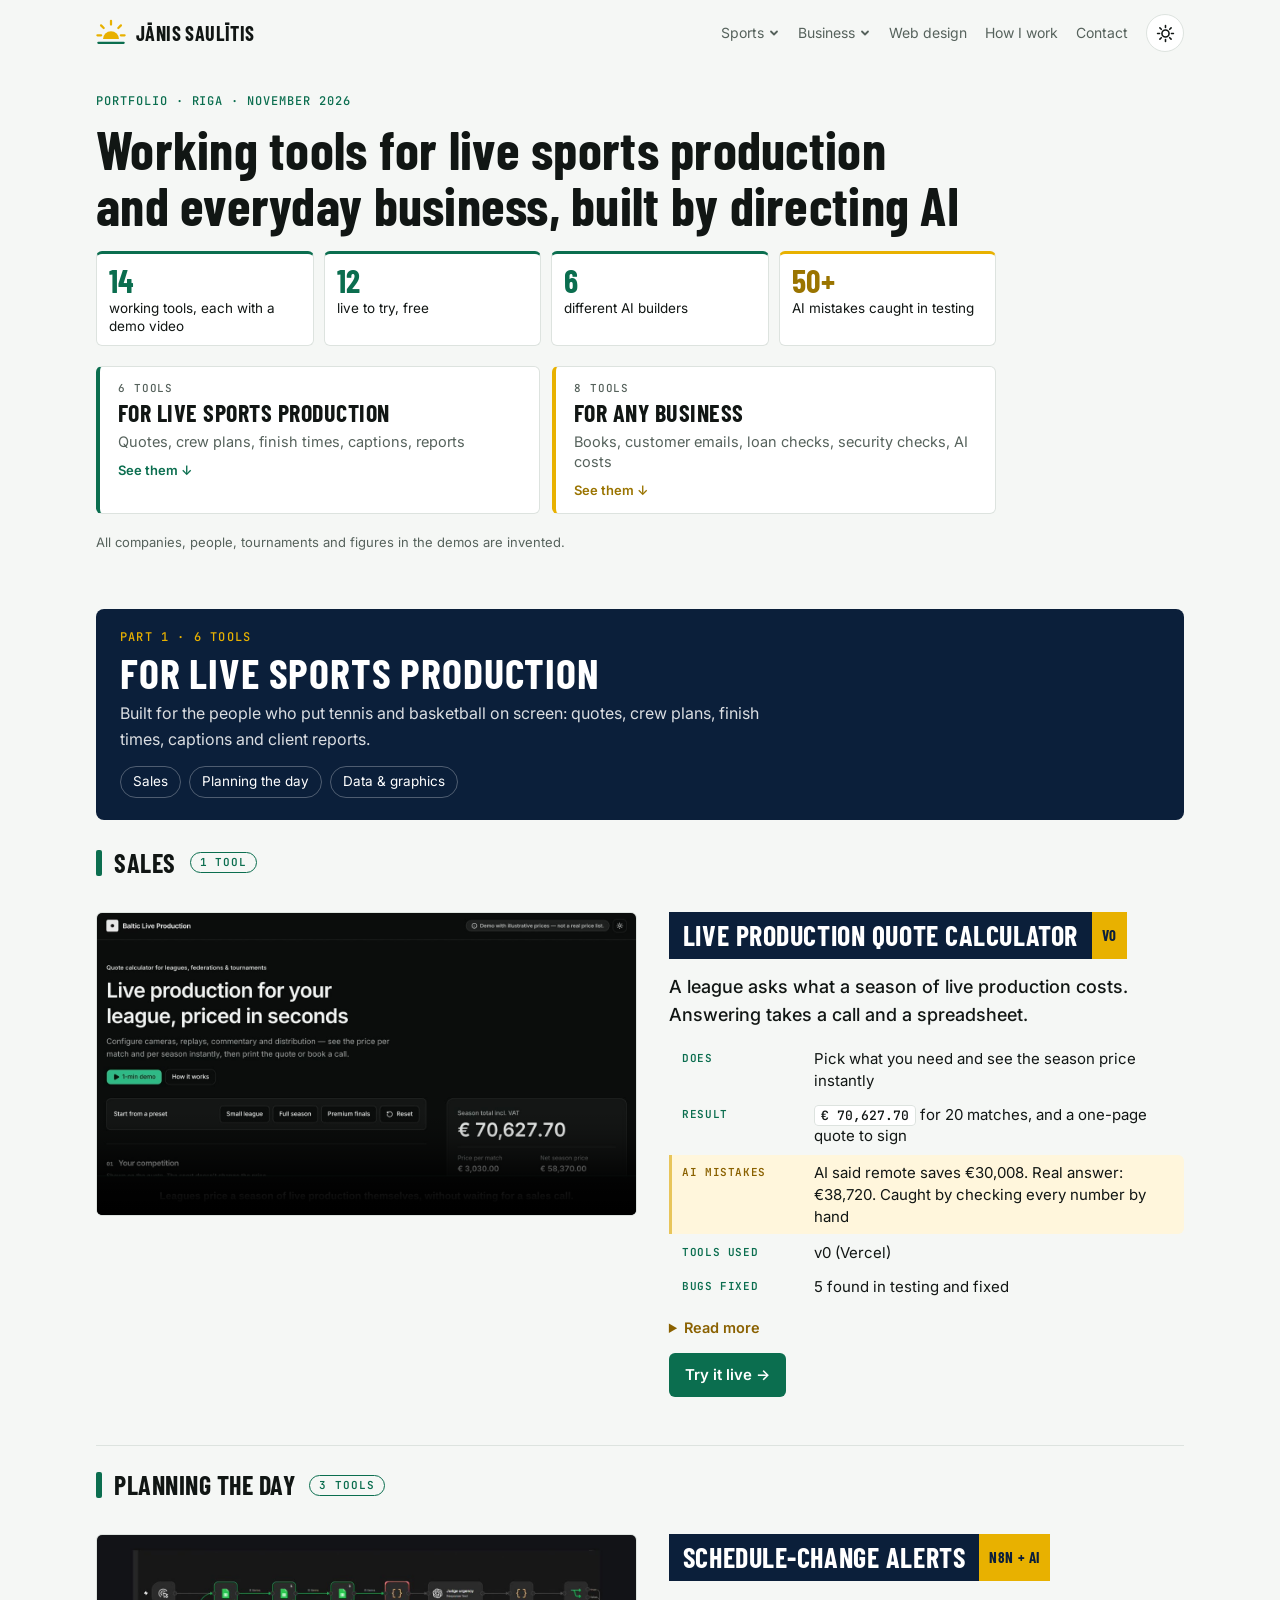
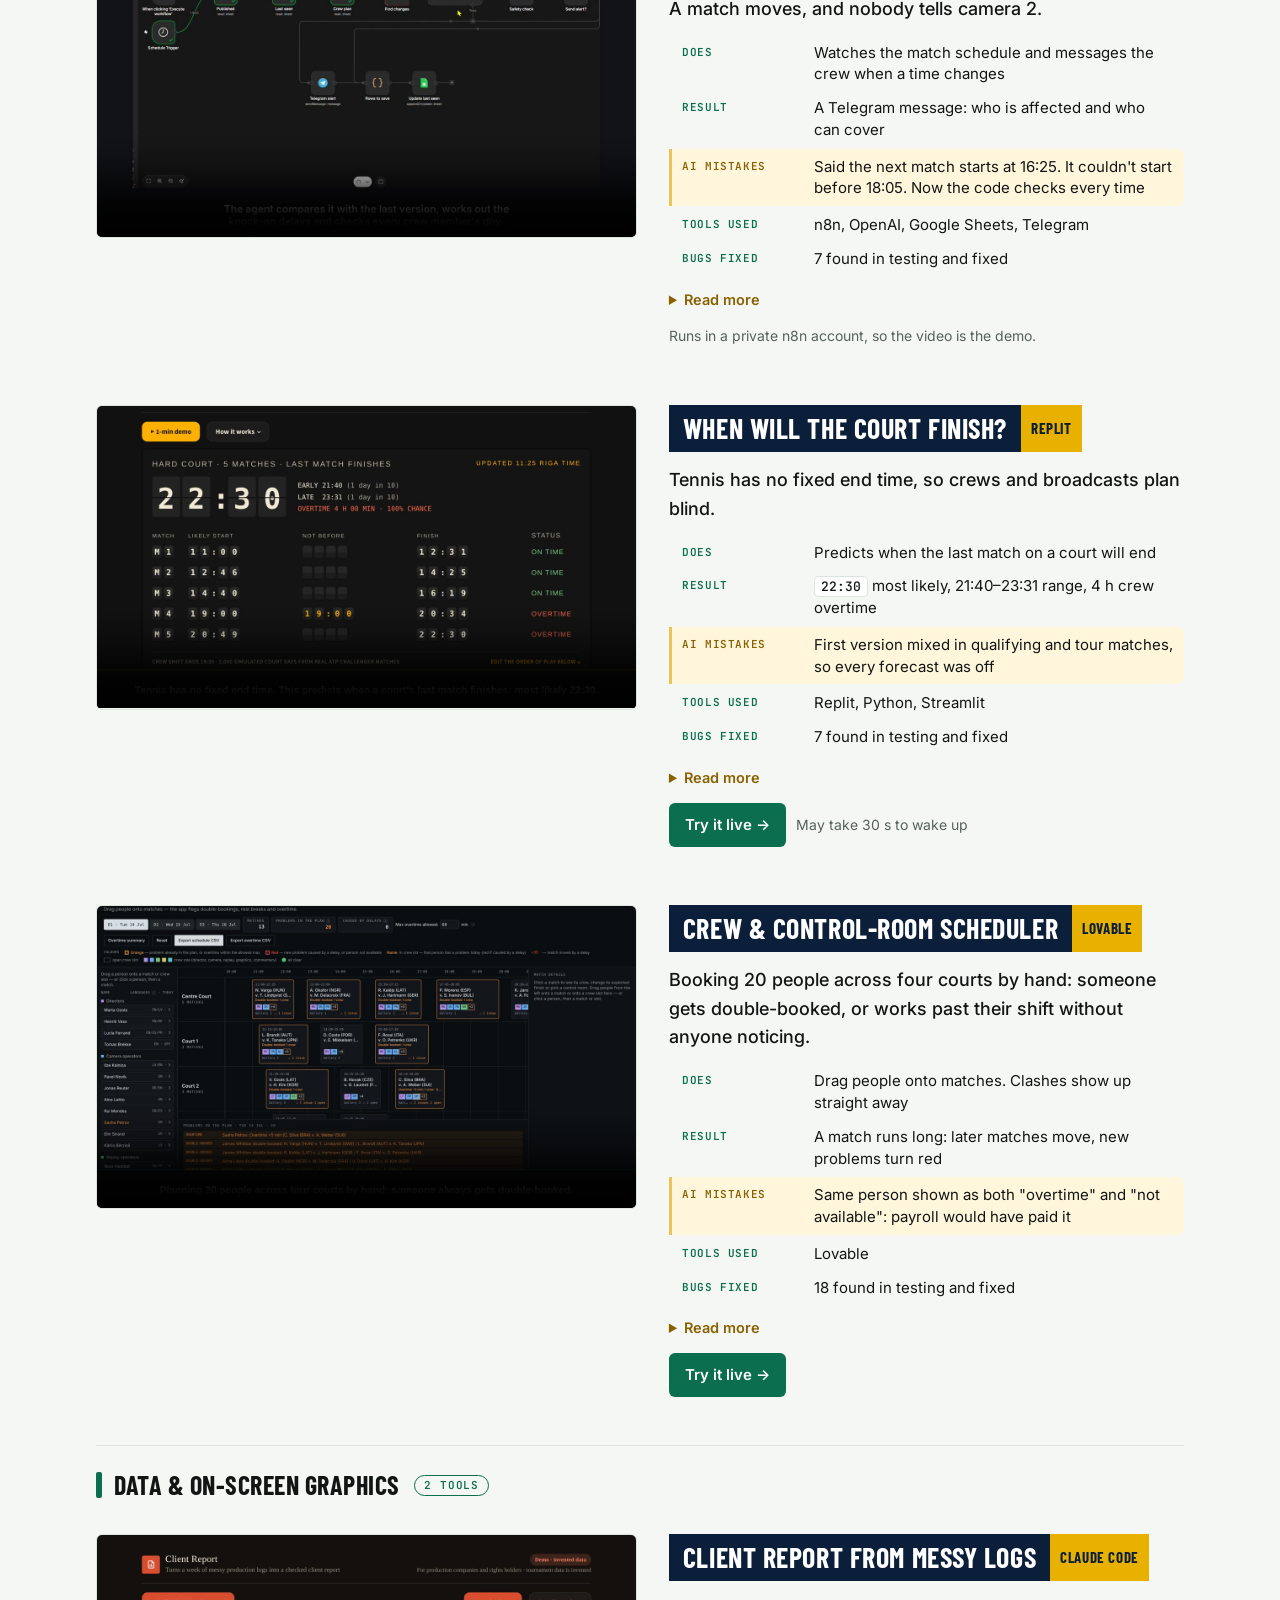
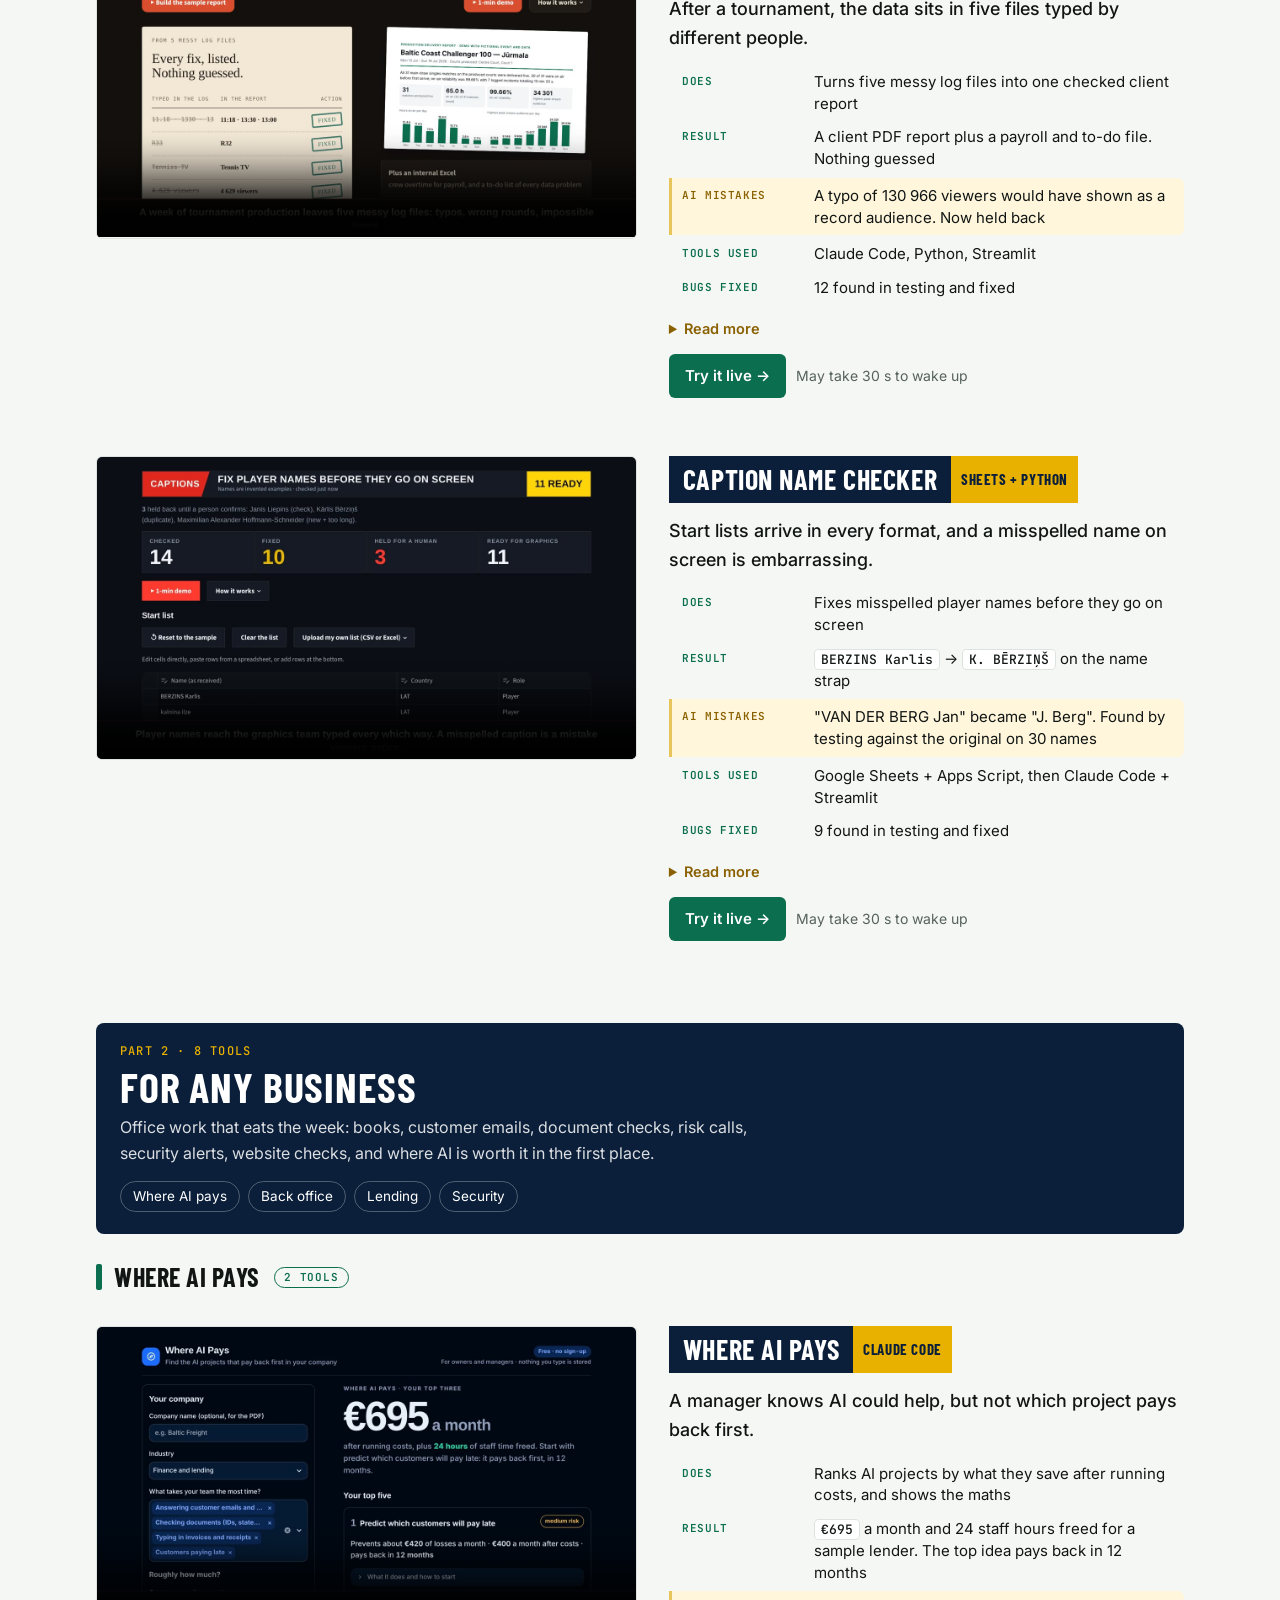
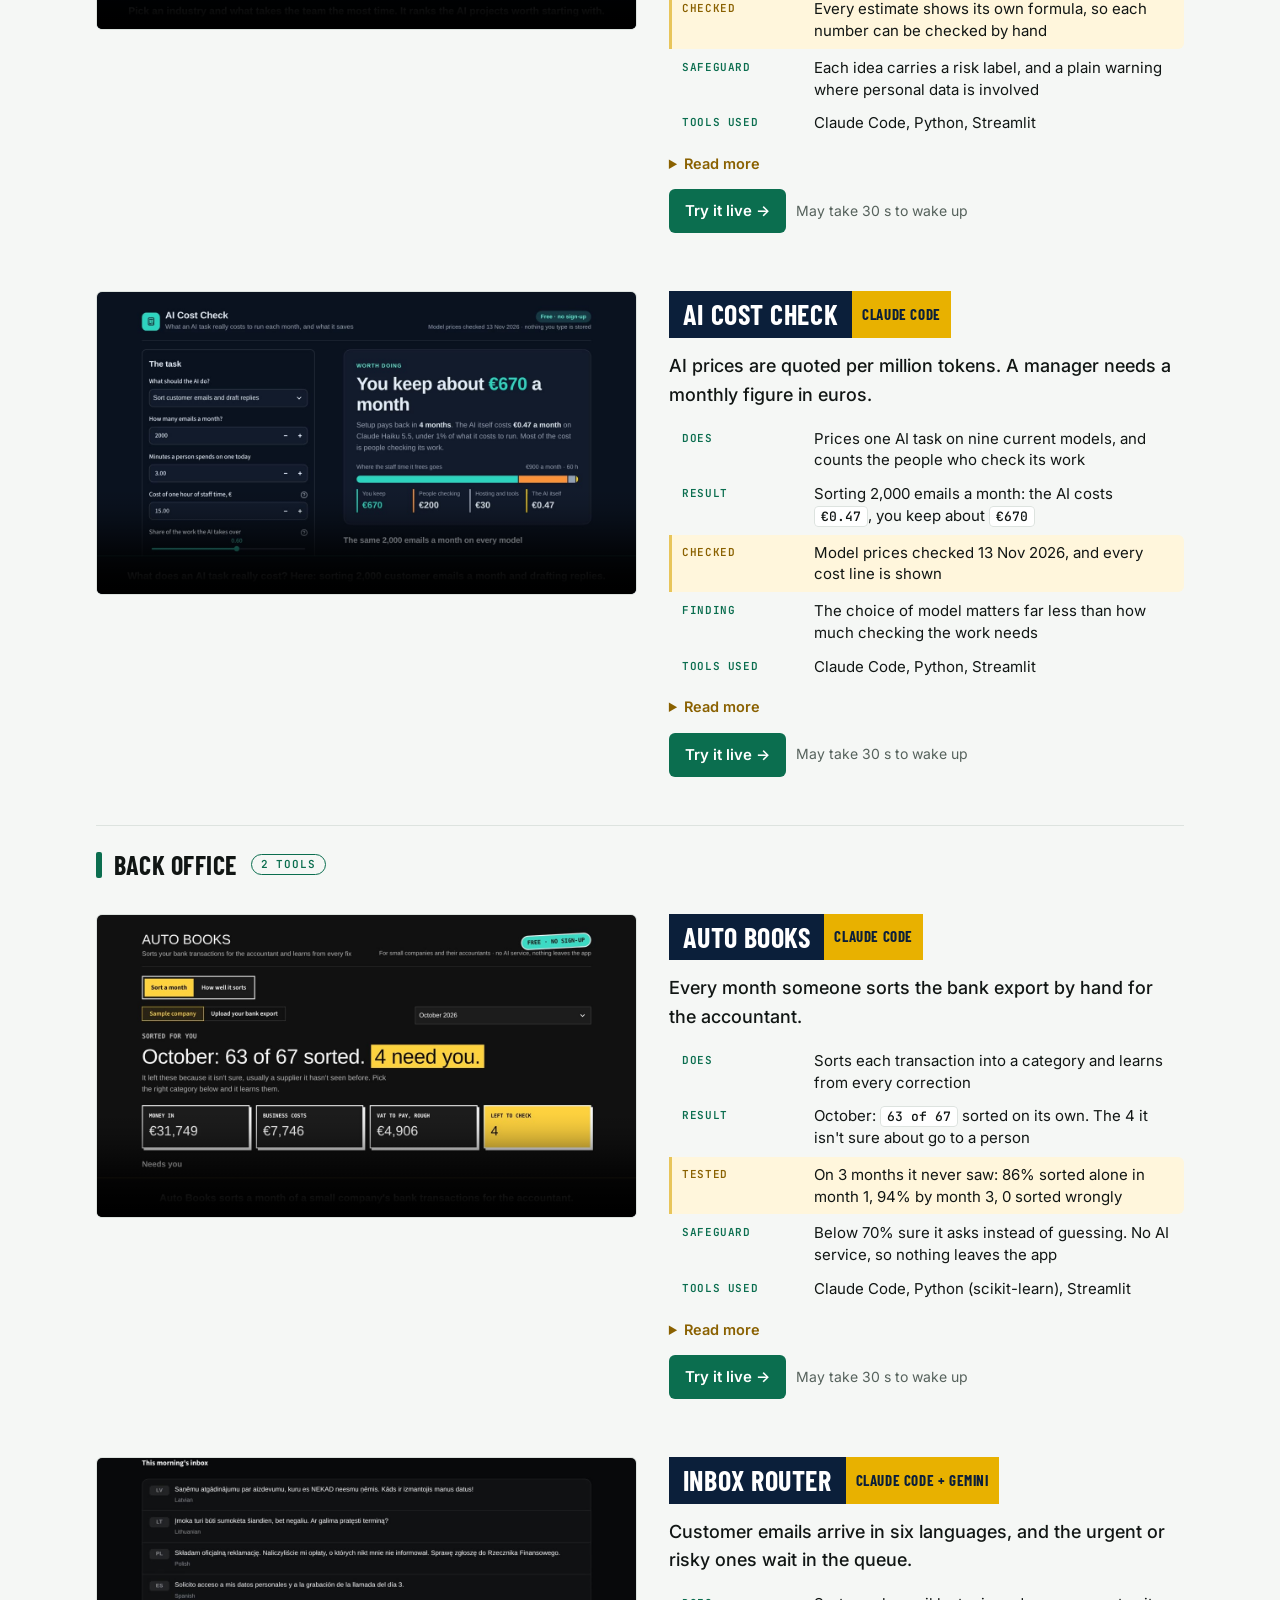
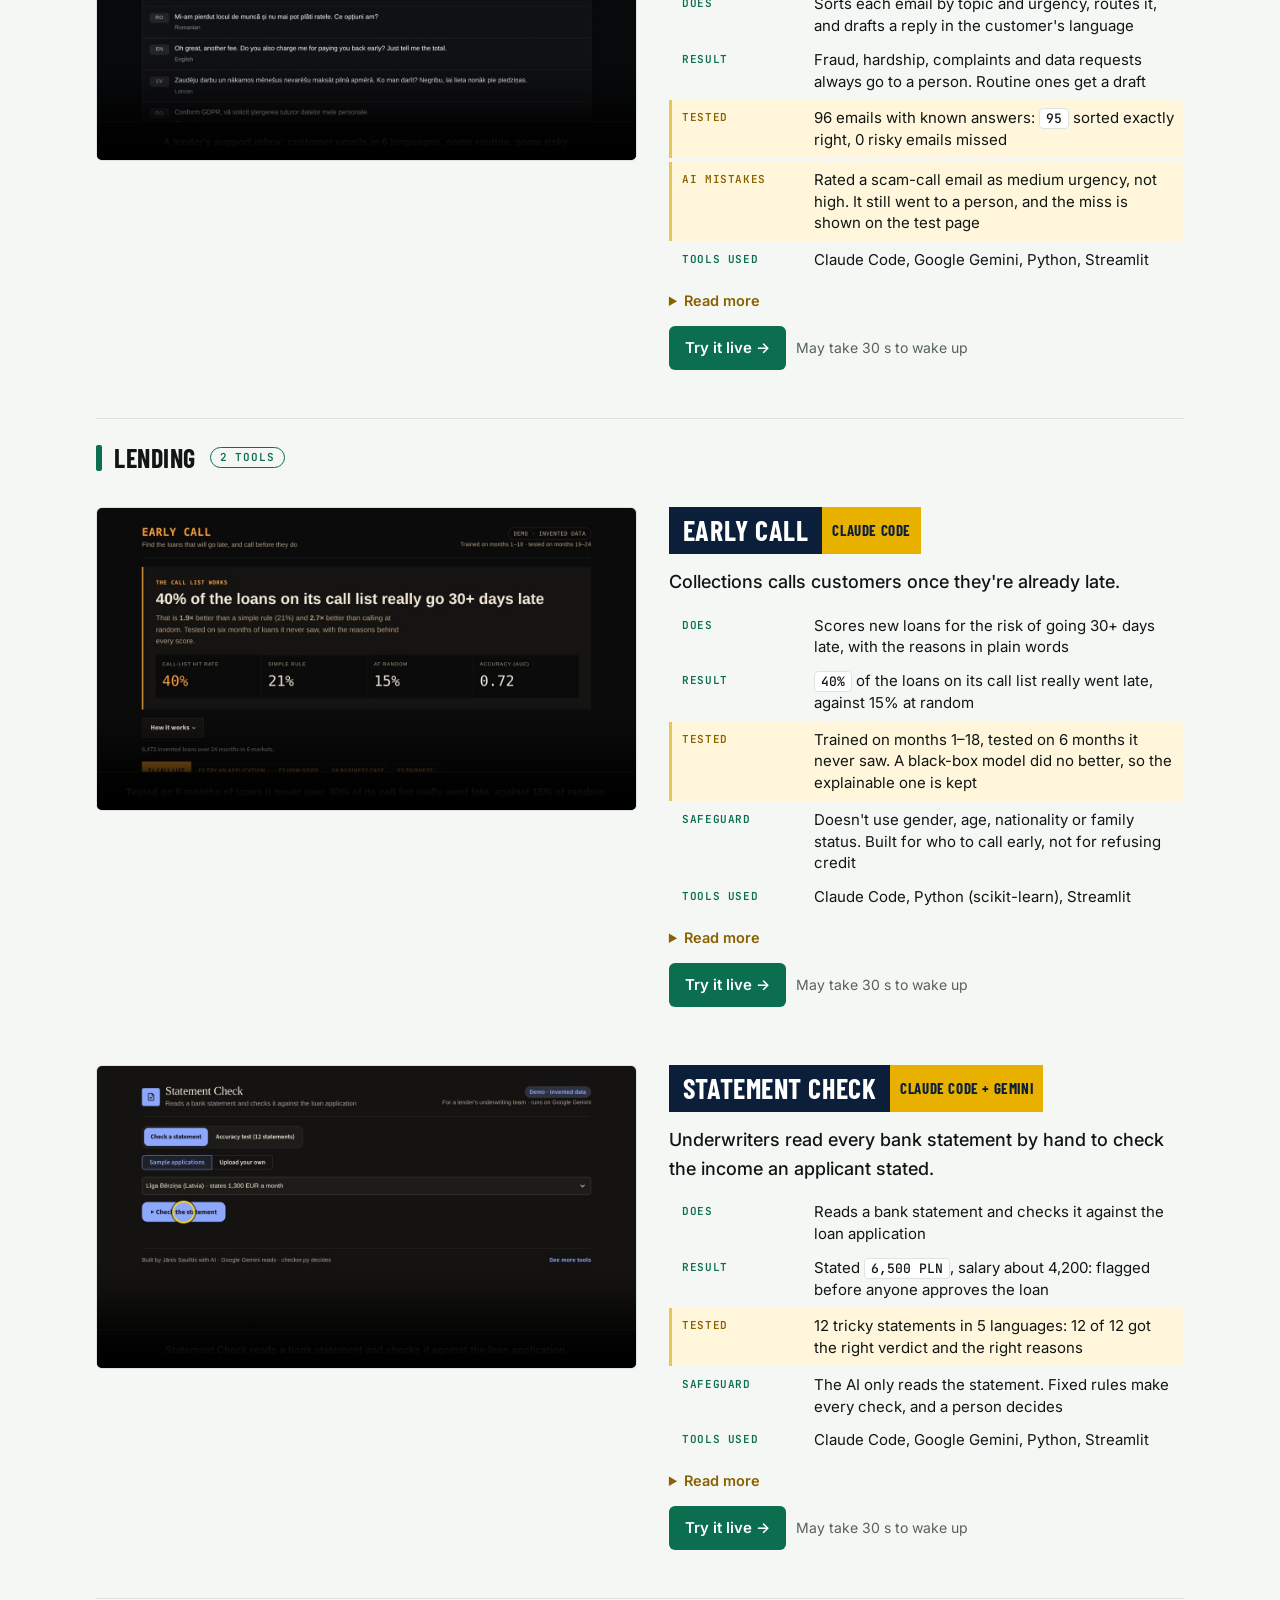
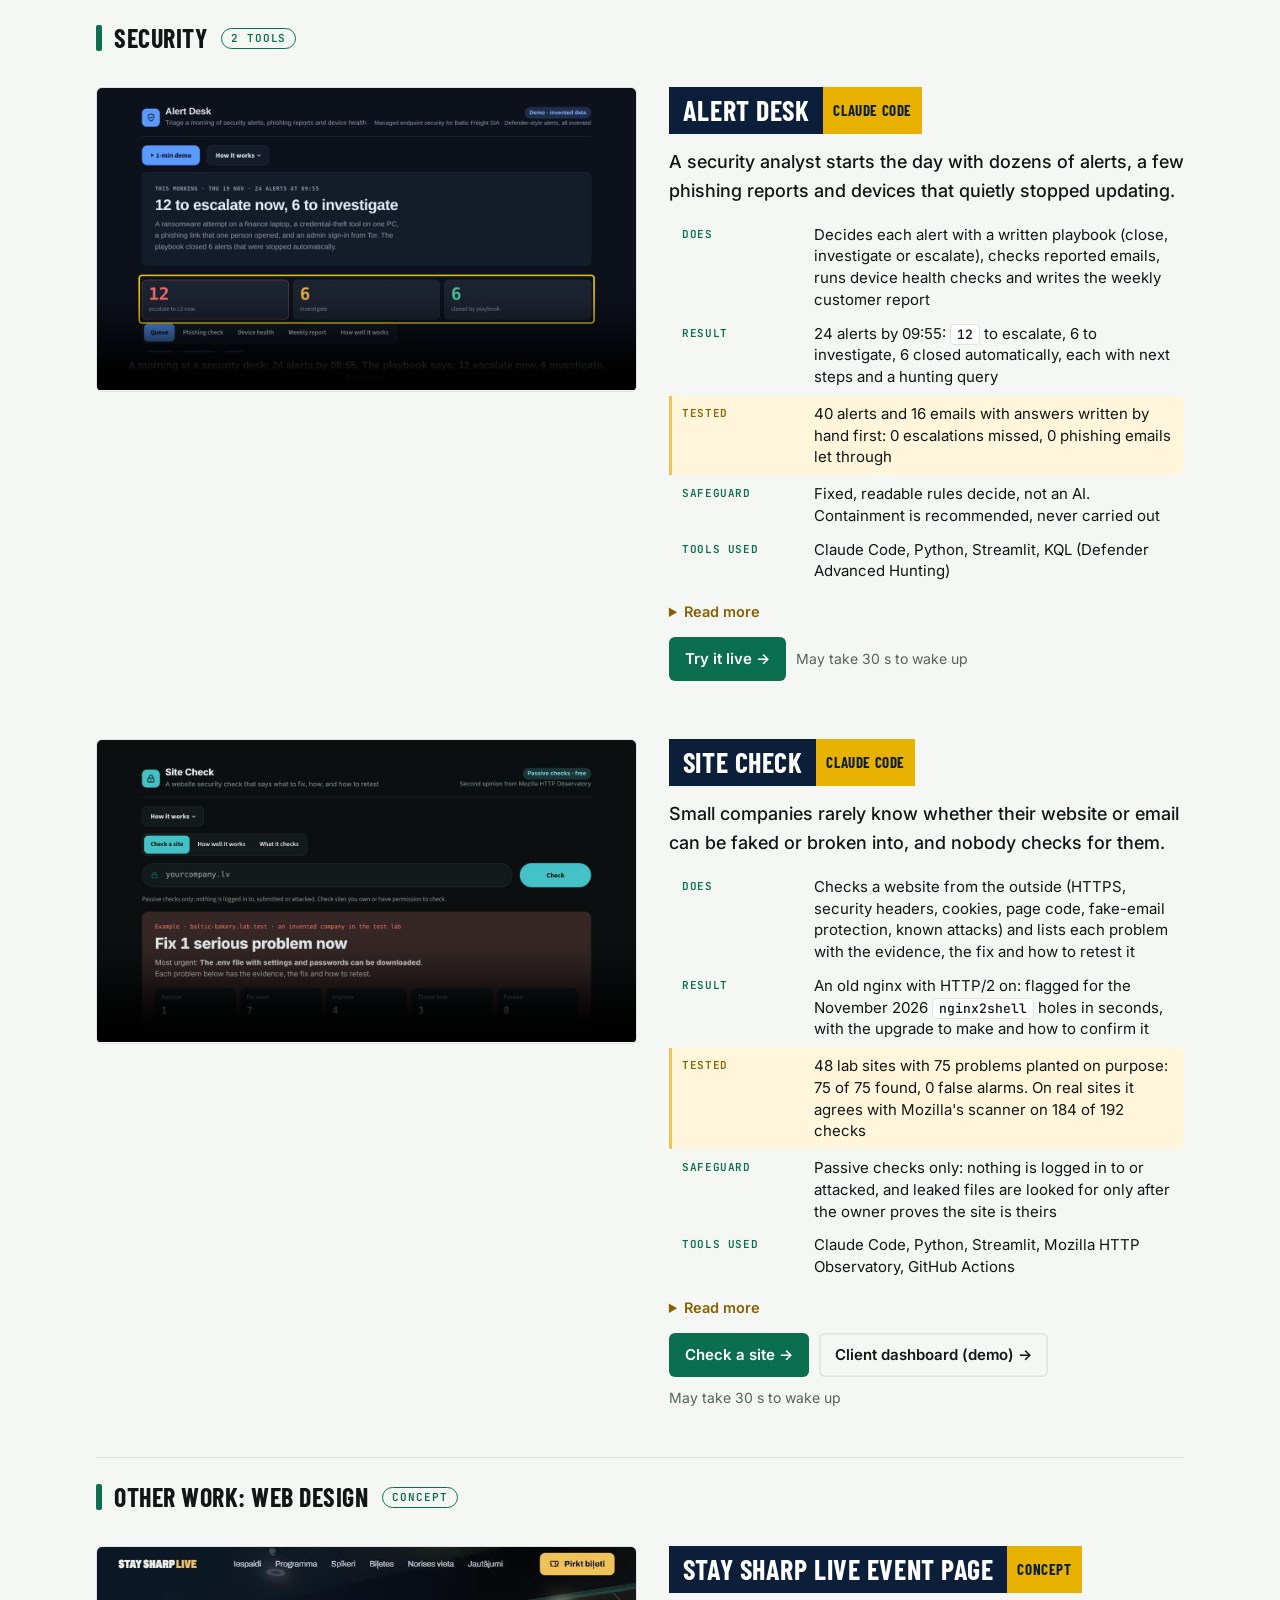
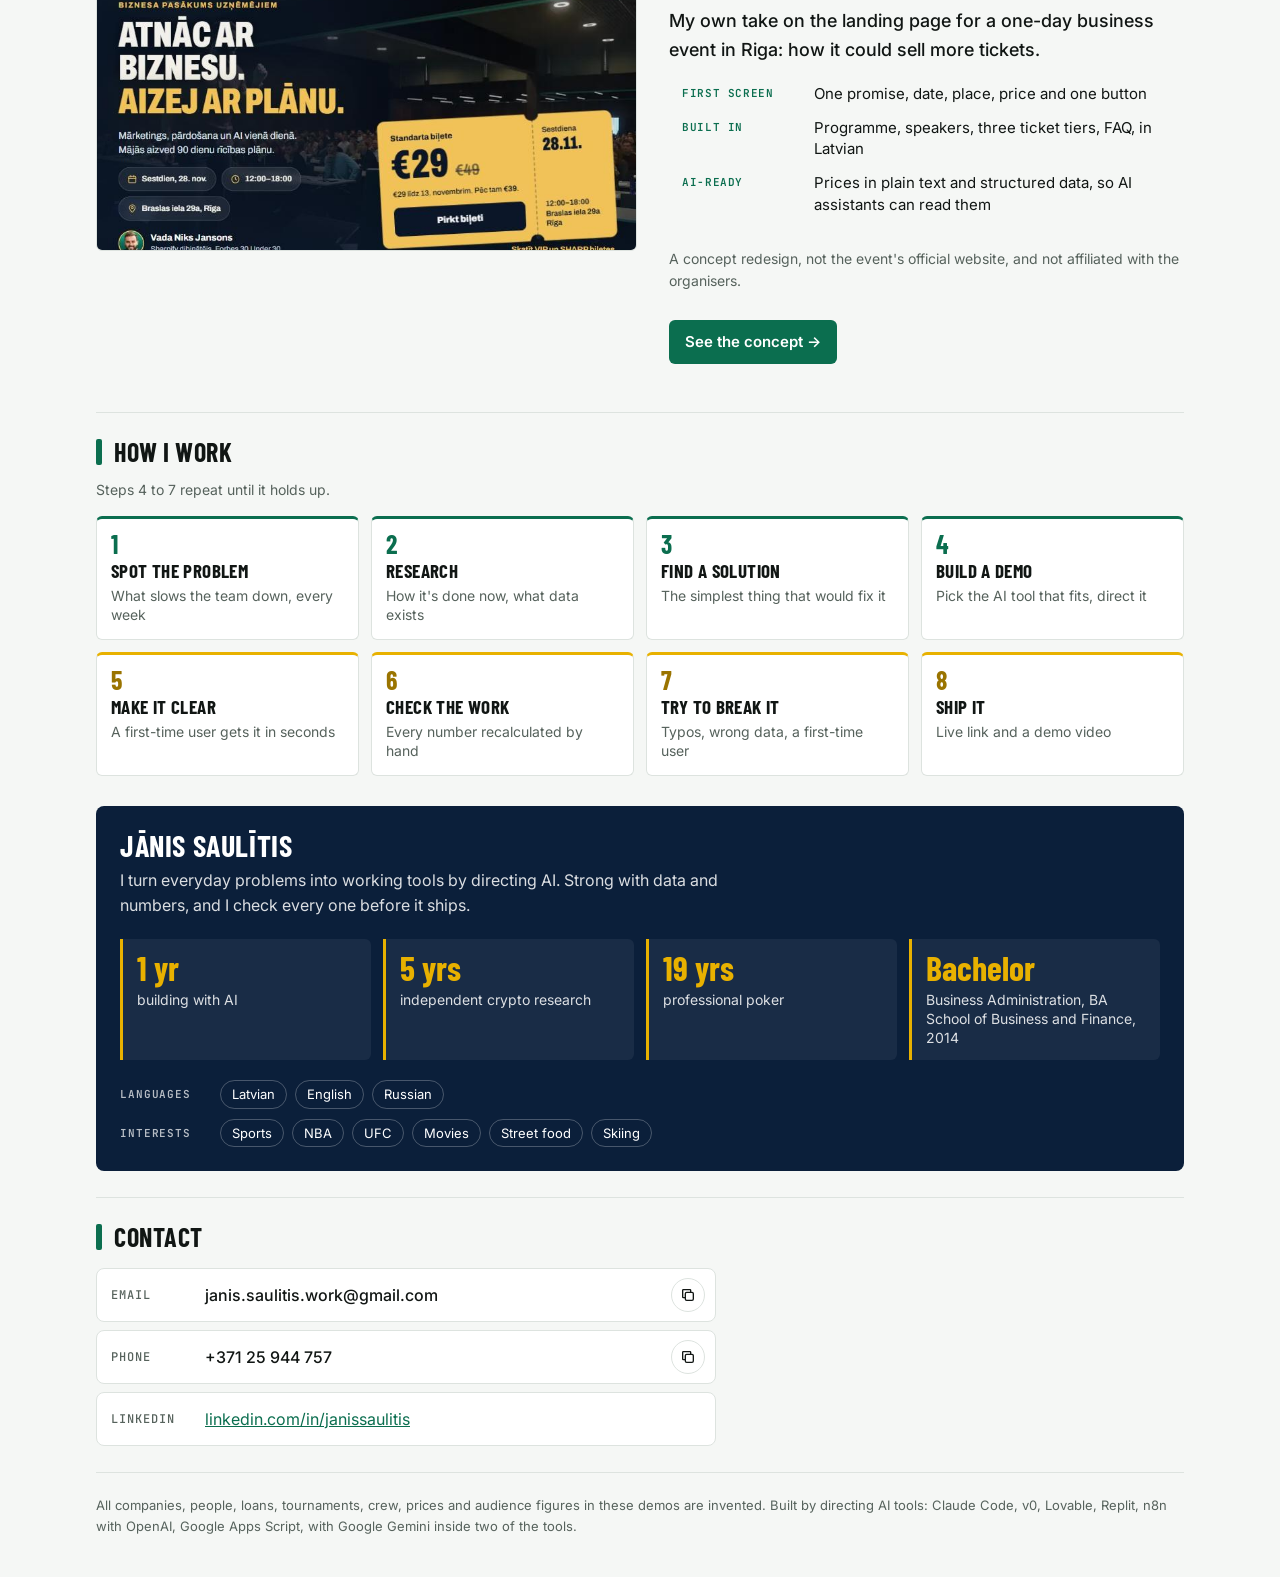
==== commit 8c86c021: "Add Site Check to the Security part: card, demo video, client dashboard link; 14 tools Co-Authored-B" ====
--- a/index.html
+++ b/index.html
@@ -5,13 +5,13 @@
 <meta name="viewport" content="width=device-width, initial-scale=1, viewport-fit=cover">
 <meta name="color-scheme" content="light dark">
 <title>Jānis Saulītis · AI Builds</title>
-<meta name="description" content="Thirteen working tools built by directing AI: six for live sports production (quotes, crew plans, finish times, captions, client reports) and seven for any business (bookkeeping, customer emails, loan checks, security alerts, AI costs). Each with a demo video and real test results.">
+<meta name="description" content="Fourteen working tools built by directing AI: six for live sports production (quotes, crew plans, finish times, captions, client reports) and eight for any business (bookkeeping, customer emails, loan checks, security alerts, website security checks, AI costs). Each with a demo video and real test results.">
 <link rel="canonical" href="https://janis-saulitis-portfolio.netlify.app/">
 <link rel="icon" href="data:image/svg+xml,%3Csvg xmlns='http://www.w3.org/2000/svg' viewBox='0 0 32 32'%3E%3Crect width='32' height='32' rx='7' fill='%230e1211'/%3E%3Cpath d='M16 4v3.5M7 8.5l2.4 2.4M25 8.5l-2.4 2.4M3.5 18.5h3.5M25 18.5h3.5' stroke='%23f2c230' stroke-width='2.4' stroke-linecap='round'/%3E%3Cpath d='M8.5 22.5a7.5 7.5 0 0 1 15 0z' fill='%23f2c230'/%3E%3Cpath d='M4 26.5h24' stroke='%2339c48f' stroke-width='2.4' stroke-linecap='round'/%3E%3C/svg%3E">
 <meta property="og:type" content="website">
 <meta property="og:url" content="https://janis-saulitis-portfolio.netlify.app/">
 <meta property="og:title" content="Jānis Saulītis · Working tools built by directing AI">
-<meta property="og:description" content="Thirteen working tools built by directing AI: six for live sports production (quotes, crew plans, finish times, captions, client reports) and seven for any business (bookkeeping, customer emails, loan checks, security alerts, AI costs). Each with a demo video and real test results.">
+<meta property="og:description" content="Fourteen working tools built by directing AI: six for live sports production (quotes, crew plans, finish times, captions, client reports) and eight for any business (bookkeeping, customer emails, loan checks, security alerts, website security checks, AI costs). Each with a demo video and real test results.">
 <meta property="og:image" content="https://janis-saulitis-portfolio.netlify.app/og-3.png">
 <meta property="og:image:width" content="1200">
 <meta property="og:image:height" content="630">
@@ -127,6 +127,8 @@
 .actions { display: flex; flex-wrap: wrap; gap: 10px; align-items: center }
 .btn { display: inline-block; background: var(--accent); color: var(--accent-fg); text-decoration: none; font-weight: 600; font-size: 15px; padding: 10px 16px; border-radius: 6px }
 .btn:hover { filter: brightness(1.08) }
+.btn.ghost { background: transparent; color: var(--fg); box-shadow: inset 0 0 0 1.5px var(--line) }
+.btn.ghost:hover { filter: none; box-shadow: inset 0 0 0 1.5px var(--fg) }
 .quiet { font-size: 14px; color: var(--muted) }
 
 /* how I work */
@@ -239,23 +241,23 @@
   <header class="bar">
     <a class="name" href="#top" aria-label="Jānis Saulītis, back to top"><svg class="mark" viewBox="0 0 32 32" aria-hidden="true"><path class="rays" d="M16 3v4M5.4 7.9l2.8 2.8M26.6 7.9l-2.8 2.8M1.5 18.5h4M26.5 18.5h4"/><path class="disc" d="M7.5 22.5a8.5 8.5 0 0 1 17 0z"/><path class="ground" d="M2.5 26.5h27"/></svg><span>Jānis Saulītis</span></a>
     <nav>
-      <span class="links"><span class="dd"><button type="button" aria-expanded="false" aria-controls="dd-sports">Sports<svg class="caret" viewBox="0 0 12 12" aria-hidden="true"><path d="M3 4.5 6 7.5 9 4.5"/></svg></button><span class="dd-menu" id="dd-sports" hidden><a class="all" href="#sports">All sports tools <span class="c">6 tools</span></a><a href="#sales">Sales <span class="c">1 tool</span></a><a href="#planning">Planning the day <span class="c">3 tools</span></a><a href="#data">Data &amp; graphics <span class="c">2 tools</span></a></span></span><span class="dd"><button type="button" aria-expanded="false" aria-controls="dd-business">Business<svg class="caret" viewBox="0 0 12 12" aria-hidden="true"><path d="M3 4.5 6 7.5 9 4.5"/></svg></button><span class="dd-menu" id="dd-business" hidden><a class="all" href="#business">All business tools <span class="c">7 tools</span></a><a href="#ai-plan">Where AI pays <span class="c">2 tools</span></a><a href="#back-office">Back office <span class="c">2 tools</span></a><a href="#lending">Lending <span class="c">2 tools</span></a><a href="#security">Security <span class="c">1 tool</span></a></span></span><a href="#other">Web design</a><a href="#how">How I work</a><a href="#contact">Contact</a></span>
+      <span class="links"><span class="dd"><button type="button" aria-expanded="false" aria-controls="dd-sports">Sports<svg class="caret" viewBox="0 0 12 12" aria-hidden="true"><path d="M3 4.5 6 7.5 9 4.5"/></svg></button><span class="dd-menu" id="dd-sports" hidden><a class="all" href="#sports">All sports tools <span class="c">6 tools</span></a><a href="#sales">Sales <span class="c">1 tool</span></a><a href="#planning">Planning the day <span class="c">3 tools</span></a><a href="#data">Data &amp; graphics <span class="c">2 tools</span></a></span></span><span class="dd"><button type="button" aria-expanded="false" aria-controls="dd-business">Business<svg class="caret" viewBox="0 0 12 12" aria-hidden="true"><path d="M3 4.5 6 7.5 9 4.5"/></svg></button><span class="dd-menu" id="dd-business" hidden><a class="all" href="#business">All business tools <span class="c">8 tools</span></a><a href="#ai-plan">Where AI pays <span class="c">2 tools</span></a><a href="#back-office">Back office <span class="c">2 tools</span></a><a href="#lending">Lending <span class="c">2 tools</span></a><a href="#security">Security <span class="c">2 tools</span></a></span></span><a href="#other">Web design</a><a href="#how">How I work</a><a href="#contact">Contact</a></span>
       <button class="icon-btn" id="theme" type="button" aria-label="Switch to dark mode"><svg class="i-sun" viewBox="0 0 24 24" aria-hidden="true"><circle cx="12" cy="12" r="4.5"/><path d="M12 2v2.5M12 19.5V22M2 12h2.5M19.5 12H22M4.9 4.9l1.8 1.8M17.3 17.3l1.8 1.8M4.9 19.1l1.8-1.8M17.3 6.7l1.8-1.8"/></svg><svg class="i-moon" viewBox="0 0 24 24" aria-hidden="true"><path d="M20.5 14.5A8.5 8.5 0 0 1 9.5 3.5a8.5 8.5 0 1 0 11 11z"/></svg></button>
       <button class="icon-btn menu-btn" id="menu" type="button" aria-label="Sections" aria-expanded="false" aria-controls="jump"><svg class="i-bars" viewBox="0 0 24 24" aria-hidden="true"><path d="M4 7h16M4 12h16M4 17h16"/></svg><svg class="i-x" viewBox="0 0 24 24" aria-hidden="true"><path d="M6 6l12 12M18 6 6 18"/></svg></button>
     </nav>
-    <nav class="jump" id="jump" aria-label="Sections" hidden><a href="#sports"><span class="n">01</span><span>For live sports production</span><span class="c">6 tools</span><svg class="go" viewBox="0 0 14 14" aria-hidden="true"><path d="M5 2.5 9.5 7 5 11.5"/></svg></a><a class="sub" href="#sales"><span></span><span>Sales</span><span class="c">1 tool</span><svg class="go" viewBox="0 0 14 14" aria-hidden="true"><path d="M5 2.5 9.5 7 5 11.5"/></svg></a><a class="sub" href="#planning"><span></span><span>Planning the day</span><span class="c">3 tools</span><svg class="go" viewBox="0 0 14 14" aria-hidden="true"><path d="M5 2.5 9.5 7 5 11.5"/></svg></a><a class="sub" href="#data"><span></span><span>Data &amp; graphics</span><span class="c">2 tools</span><svg class="go" viewBox="0 0 14 14" aria-hidden="true"><path d="M5 2.5 9.5 7 5 11.5"/></svg></a><a href="#business"><span class="n">02</span><span>For any business</span><span class="c">7 tools</span><svg class="go" viewBox="0 0 14 14" aria-hidden="true"><path d="M5 2.5 9.5 7 5 11.5"/></svg></a><a class="sub" href="#ai-plan"><span></span><span>Where AI pays</span><span class="c">2 tools</span><svg class="go" viewBox="0 0 14 14" aria-hidden="true"><path d="M5 2.5 9.5 7 5 11.5"/></svg></a><a class="sub" href="#back-office"><span></span><span>Back office</span><span class="c">2 tools</span><svg class="go" viewBox="0 0 14 14" aria-hidden="true"><path d="M5 2.5 9.5 7 5 11.5"/></svg></a><a class="sub" href="#lending"><span></span><span>Lending</span><span class="c">2 tools</span><svg class="go" viewBox="0 0 14 14" aria-hidden="true"><path d="M5 2.5 9.5 7 5 11.5"/></svg></a><a class="sub" href="#security"><span></span><span>Security</span><span class="c">1 tool</span><svg class="go" viewBox="0 0 14 14" aria-hidden="true"><path d="M5 2.5 9.5 7 5 11.5"/></svg></a><a href="#other"><span class="n">03</span><span>Web design</span><span class="c">concept</span><svg class="go" viewBox="0 0 14 14" aria-hidden="true"><path d="M5 2.5 9.5 7 5 11.5"/></svg></a><a href="#how"><span class="n">04</span><span>How I work</span><span class="c">8 steps</span><svg class="go" viewBox="0 0 14 14" aria-hidden="true"><path d="M5 2.5 9.5 7 5 11.5"/></svg></a><a href="#contact"><span class="n">05</span><span>Contact</span><span class="c"></span><svg class="go" viewBox="0 0 14 14" aria-hidden="true"><path d="M5 2.5 9.5 7 5 11.5"/></svg></a></nav>
+    <nav class="jump" id="jump" aria-label="Sections" hidden><a href="#sports"><span class="n">01</span><span>For live sports production</span><span class="c">6 tools</span><svg class="go" viewBox="0 0 14 14" aria-hidden="true"><path d="M5 2.5 9.5 7 5 11.5"/></svg></a><a class="sub" href="#sales"><span></span><span>Sales</span><span class="c">1 tool</span><svg class="go" viewBox="0 0 14 14" aria-hidden="true"><path d="M5 2.5 9.5 7 5 11.5"/></svg></a><a class="sub" href="#planning"><span></span><span>Planning the day</span><span class="c">3 tools</span><svg class="go" viewBox="0 0 14 14" aria-hidden="true"><path d="M5 2.5 9.5 7 5 11.5"/></svg></a><a class="sub" href="#data"><span></span><span>Data &amp; graphics</span><span class="c">2 tools</span><svg class="go" viewBox="0 0 14 14" aria-hidden="true"><path d="M5 2.5 9.5 7 5 11.5"/></svg></a><a href="#business"><span class="n">02</span><span>For any business</span><span class="c">8 tools</span><svg class="go" viewBox="0 0 14 14" aria-hidden="true"><path d="M5 2.5 9.5 7 5 11.5"/></svg></a><a class="sub" href="#ai-plan"><span></span><span>Where AI pays</span><span class="c">2 tools</span><svg class="go" viewBox="0 0 14 14" aria-hidden="true"><path d="M5 2.5 9.5 7 5 11.5"/></svg></a><a class="sub" href="#back-office"><span></span><span>Back office</span><span class="c">2 tools</span><svg class="go" viewBox="0 0 14 14" aria-hidden="true"><path d="M5 2.5 9.5 7 5 11.5"/></svg></a><a class="sub" href="#lending"><span></span><span>Lending</span><span class="c">2 tools</span><svg class="go" viewBox="0 0 14 14" aria-hidden="true"><path d="M5 2.5 9.5 7 5 11.5"/></svg></a><a class="sub" href="#security"><span></span><span>Security</span><span class="c">2 tools</span><svg class="go" viewBox="0 0 14 14" aria-hidden="true"><path d="M5 2.5 9.5 7 5 11.5"/></svg></a><a href="#other"><span class="n">03</span><span>Web design</span><span class="c">concept</span><svg class="go" viewBox="0 0 14 14" aria-hidden="true"><path d="M5 2.5 9.5 7 5 11.5"/></svg></a><a href="#how"><span class="n">04</span><span>How I work</span><span class="c">8 steps</span><svg class="go" viewBox="0 0 14 14" aria-hidden="true"><path d="M5 2.5 9.5 7 5 11.5"/></svg></a><a href="#contact"><span class="n">05</span><span>Contact</span><span class="c"></span><svg class="go" viewBox="0 0 14 14" aria-hidden="true"><path d="M5 2.5 9.5 7 5 11.5"/></svg></a></nav>
   </header>
 
   <section class="intro">
     <div class="kicker">Portfolio · Riga · November 2026</div>
     <h1>Working tools for live sports production and everyday business, built by directing AI</h1>
     <ul class="facts">
-      <li><b>13</b><span>working tools, each with a demo video</span></li>
+      <li><b>14</b><span>working tools, each with a demo video</span></li>
       <li><b>12</b><span>live to try, free</span></li>
       <li><b>6</b><span>different AI builders</span></li>
       <li><b>50+</b><span>AI mistakes caught in testing</span></li>
     </ul>
-    <div class="doors"><a class="door" href="#sports"><span class="n">6 tools</span><span class="t">For live sports production</span><span class="d">Quotes, crew plans, finish times, captions, reports</span><span class="go2">See them ↓</span></a><a class="door" href="#business"><span class="n">7 tools</span><span class="t">For any business</span><span class="d">Books, customer emails, loan checks, security alerts, AI costs</span><span class="go2">See them ↓</span></a></div>
+    <div class="doors"><a class="door" href="#sports"><span class="n">6 tools</span><span class="t">For live sports production</span><span class="d">Quotes, crew plans, finish times, captions, reports</span><span class="go2">See them ↓</span></a><a class="door" href="#business"><span class="n">8 tools</span><span class="t">For any business</span><span class="d">Books, customer emails, loan checks, security checks, AI costs</span><span class="go2">See them ↓</span></a></div>
     <p class="note">All companies, people, tournaments and figures in the demos are invented.</p>
   </section>
 
@@ -379,7 +381,7 @@
   </section>
 
   <section class="part" id="business">
-    <div class="part-head"><span class="n">Part 2 · 7 tools</span><h2>For any business</h2><p>Office work that eats the week: books, customer emails, document checks, risk calls, security alerts, and where AI is worth it in the first place.</p><nav class="subnav" aria-label="Business groups"><a href="#ai-plan">Where AI pays</a><a href="#back-office">Back office</a><a href="#lending">Lending</a><a href="#security">Security</a></nav></div>
+    <div class="part-head"><span class="n">Part 2 · 8 tools</span><h2>For any business</h2><p>Office work that eats the week: books, customer emails, document checks, risk calls, security alerts, website checks, and where AI is worth it in the first place.</p><nav class="subnav" aria-label="Business groups"><a href="#ai-plan">Where AI pays</a><a href="#back-office">Back office</a><a href="#lending">Lending</a><a href="#security">Security</a></nav></div>
   <!-- ===================== WHERE AI PAYS ===================== -->
   <section class="group" id="ai-plan">
     <h2>Where AI pays <small>2 tools</small></h2>
@@ -499,7 +501,7 @@
 
   <!-- ===================== SECURITY ===================== -->
   <section class="group" id="security">
-    <h2>Security <small>1 tool</small></h2>
+    <h2>Security <small>2 tools</small></h2>
 
     <article class="proj" id="alerts">
       <div class="media"><video controls preload="none" playsinline poster="media/alerts.jpg" src="media/alerts.mp4" aria-label="Demo video: Alert Desk"></video></div>
@@ -515,6 +517,23 @@
         </ul>
         <details class="more"><summary>Read more</summary><p>A morning at a managed endpoint security desk for one invented customer, with Microsoft Defender-style alerts. Every alert gets a decision from a written playbook, the rule behind it, the next steps, an example service-level clock and the Advanced Hunting query to start with. The phishing check scores a pasted email (sender, authentication, links, attachments) and lists what to do. Device health flags unsupported Windows 10 PCs, inactive sensors, tamper protection off and rules left in audit mode. The weekly report is built from the same data, so its numbers always match.</p></details>
         <div class="actions"><a class="btn" href="https://alert-desk.streamlit.app/" target="_blank" rel="noopener">Try it live →</a><span class="quiet">May take 30 s to wake up</span></div>
+      </div>
+    </article>
+
+    <article class="proj" id="sitecheck">
+      <div class="media"><video controls preload="none" playsinline poster="media/sitecheck.jpg" src="media/sitecheck.mp4" aria-label="Demo video: Site Check"></video></div>
+      <div class="story">
+        <div class="strap"><h3>Site Check</h3><span>Claude Code</span></div>
+        <p class="problem">Small companies rarely know whether their website or email can be faked or broken into, and nobody checks for them.</p>
+        <ul class="pts">
+          <li><b>Does</b><span>Checks a website from the outside (HTTPS, security headers, cookies, page code, fake-email protection, known attacks) and lists each problem with the evidence, the fix and how to retest it</span></li>
+          <li><b>Result</b><span>An old nginx with HTTP/2 on: flagged for the November 2026 <code>nginx2shell</code> holes in seconds, with the upgrade to make and how to confirm it</span></li>
+          <li class="ai"><b>Tested</b><span>48 lab sites with 75 problems planted on purpose: 75 of 75 found, 0 false alarms. On real sites it agrees with Mozilla's scanner on 184 of 192 checks</span></li>
+          <li><b>Safeguard</b><span>Passive checks only: nothing is logged in to or attacked, and leaked files are looked for only after the owner proves the site is theirs</span></li>
+          <li><b>Tools used</b><span>Claude Code, Python, Streamlit, Mozilla HTTP Observatory, GitHub Actions</span></li>
+        </ul>
+        <details class="more"><summary>Read more</summary><p>Two layers: Site Check's own checks, then Mozilla HTTP Observatory as a second opinion, with every disagreement explained. Anything borderline, or that a passive check can't decide, goes under "Worth a closer look" with how to test it by hand, instead of being counted as a problem. It also looks for the year's known attacks, such as PHP2Shell and the nginx HTTP/2 holes. A daily job compares new actively exploited holes (the CISA list) with the technology each site runs. The client dashboard is a demo: an invented company and its 12-week history, with today's findings from a real check of a test-lab site.</p></details>
+        <div class="actions"><a class="btn" href="https://site-check.streamlit.app/" target="_blank" rel="noopener">Check a site →</a><a class="btn ghost" href="https://site-check.streamlit.app/dashboard" target="_blank" rel="noopener">Client dashboard (demo) →</a><span class="quiet">May take 30 s to wake up</span></div>
       </div>
     </article>
   </section>
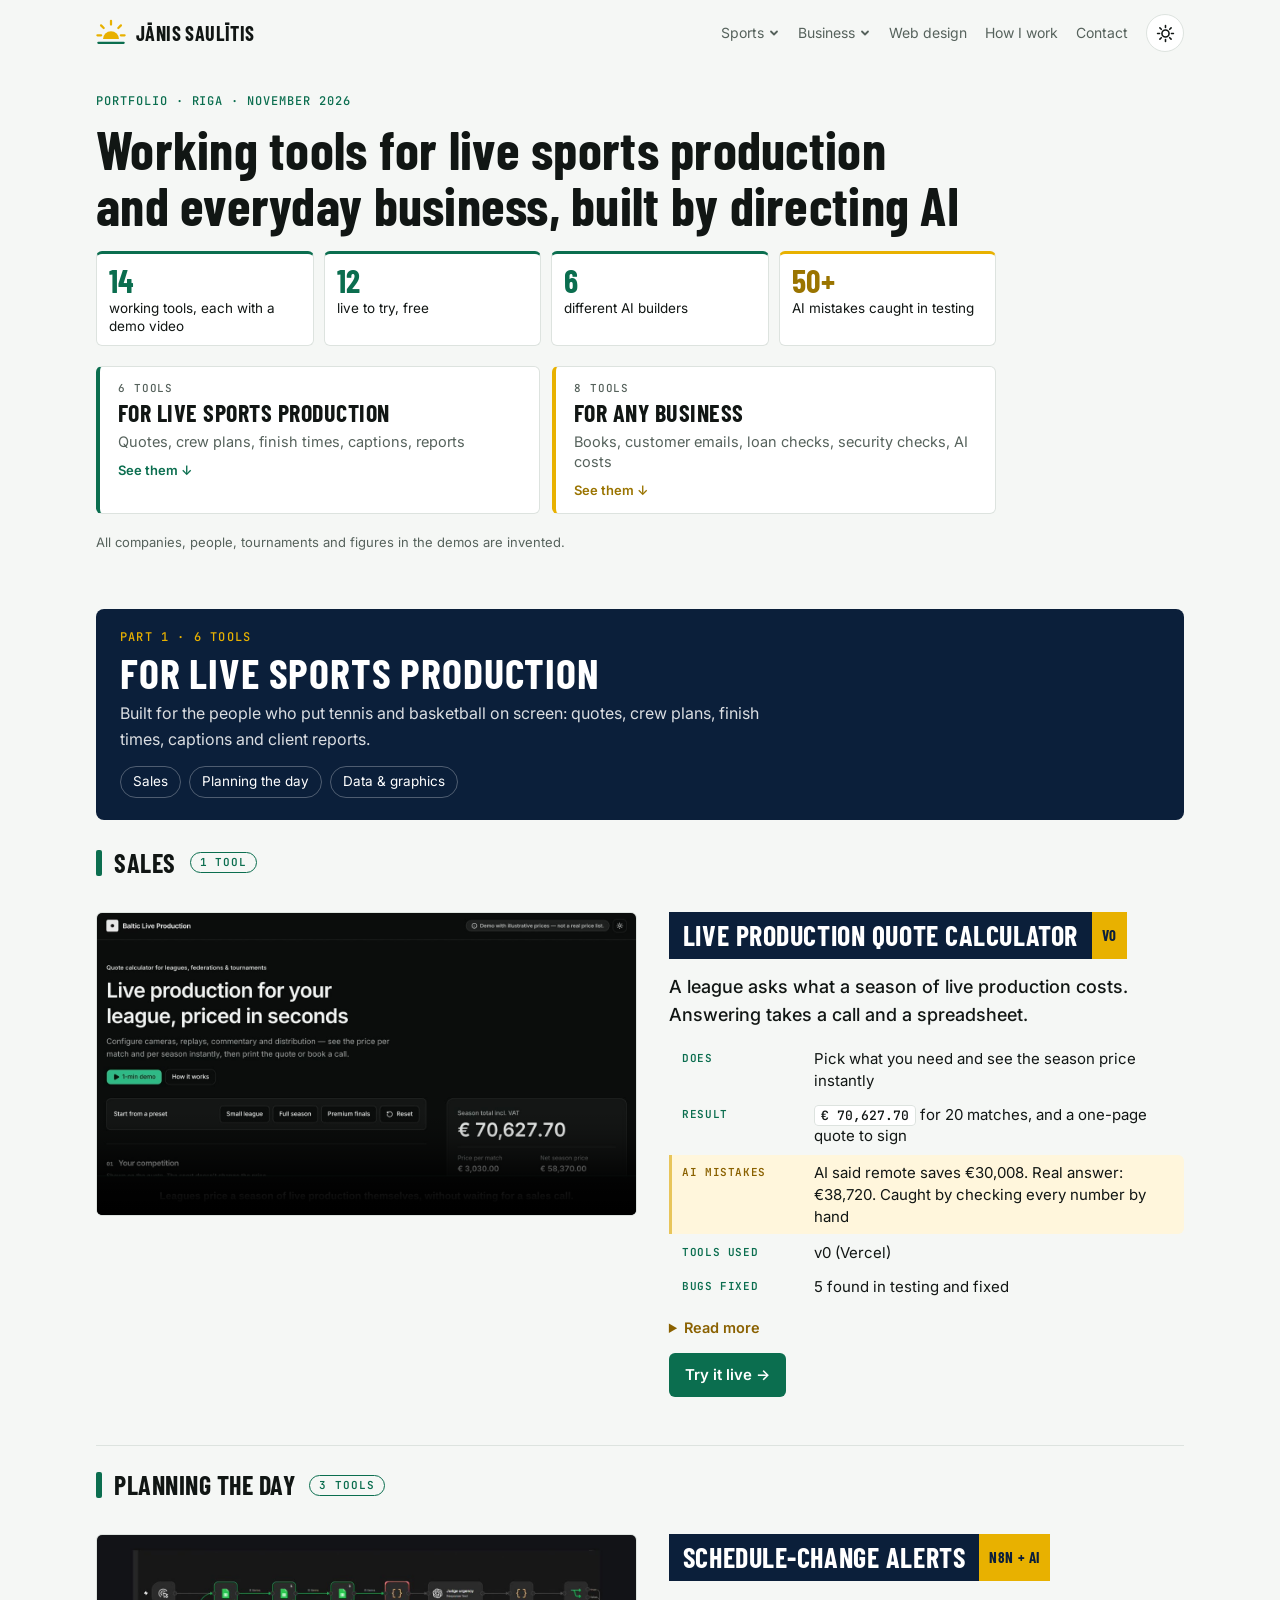
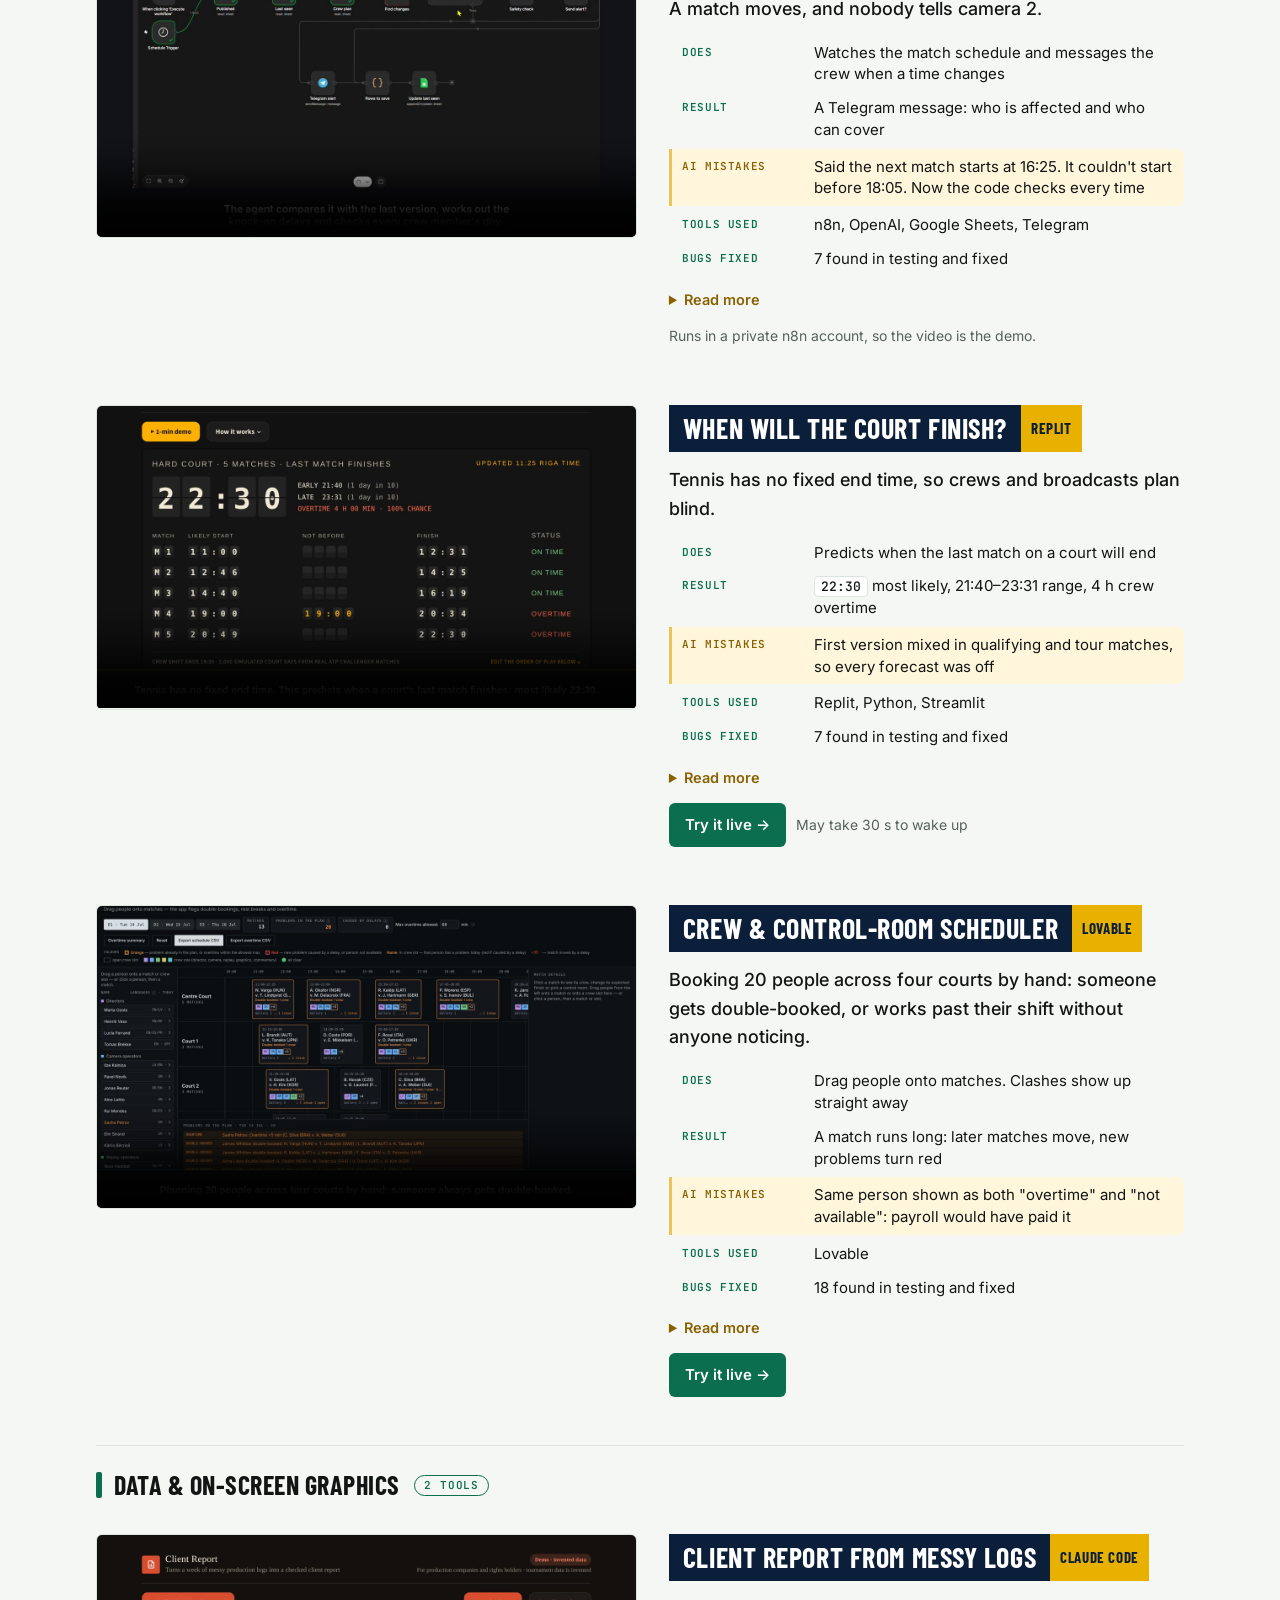
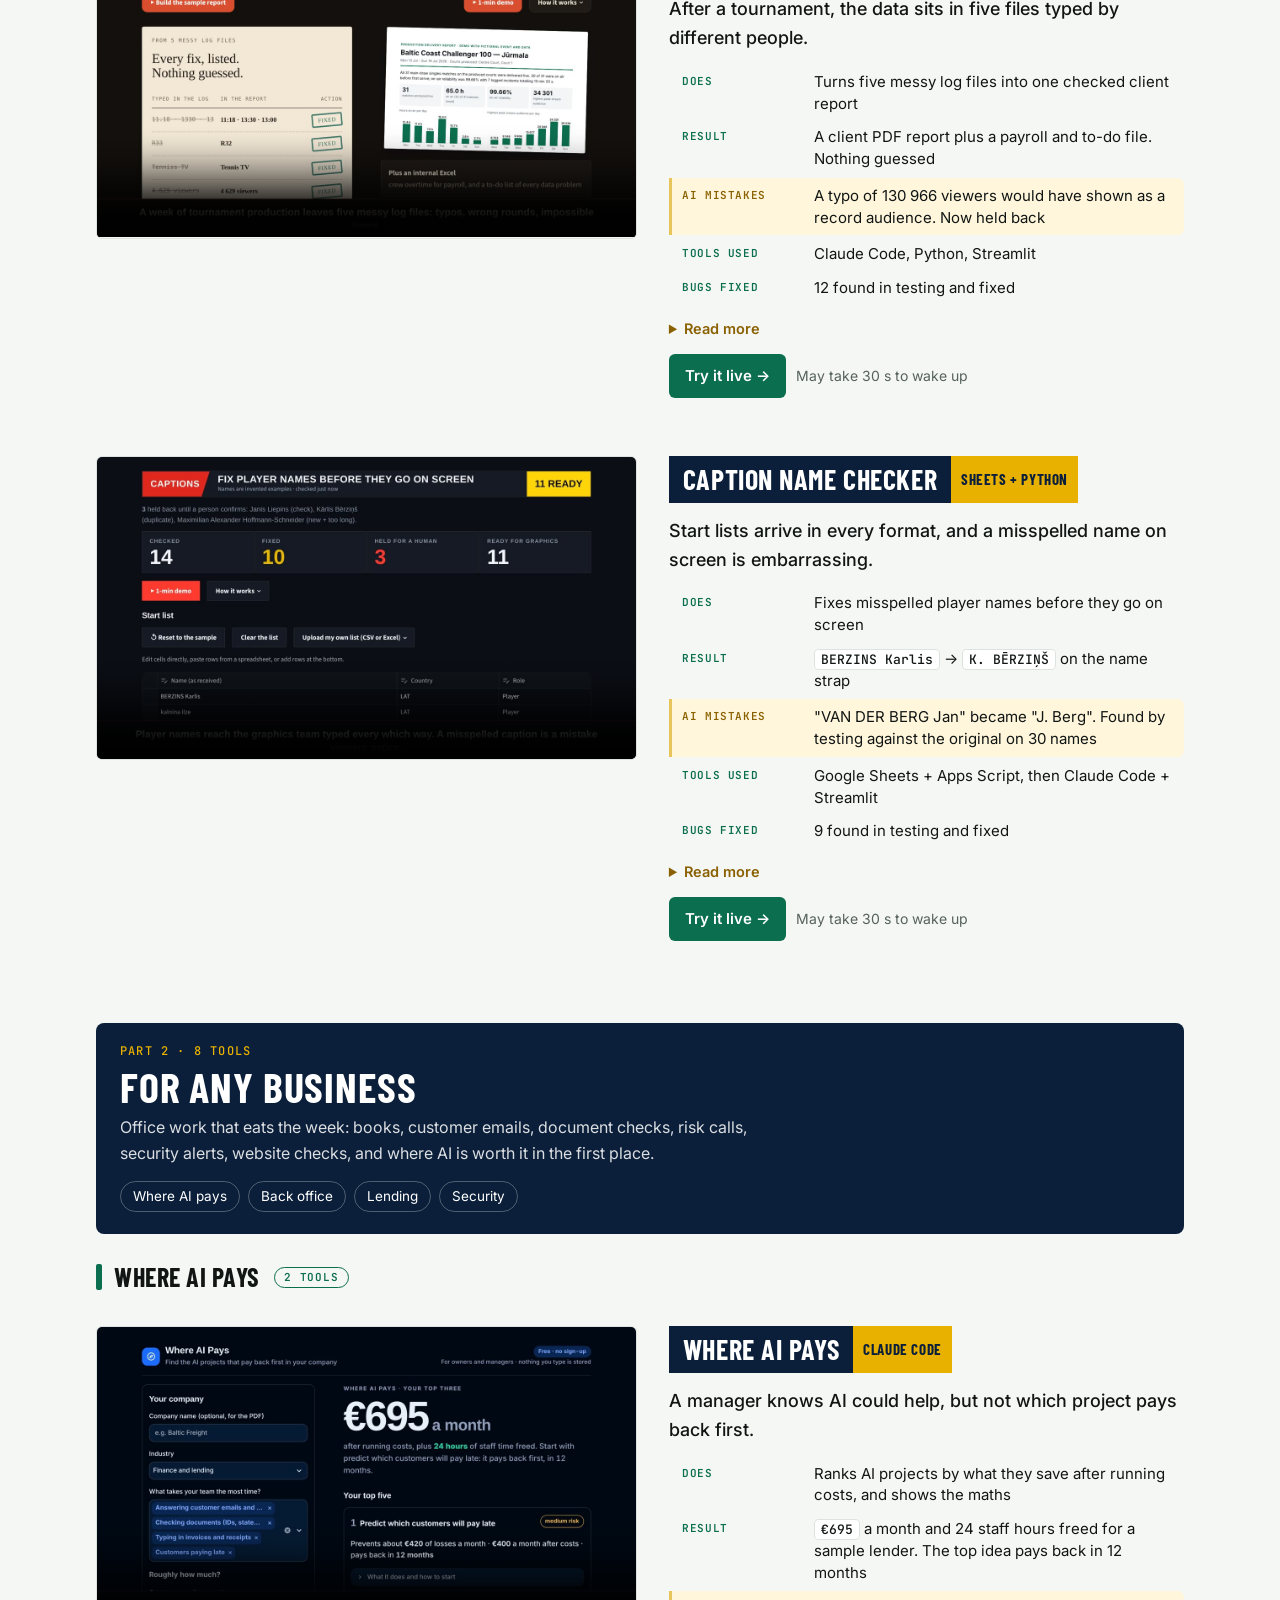
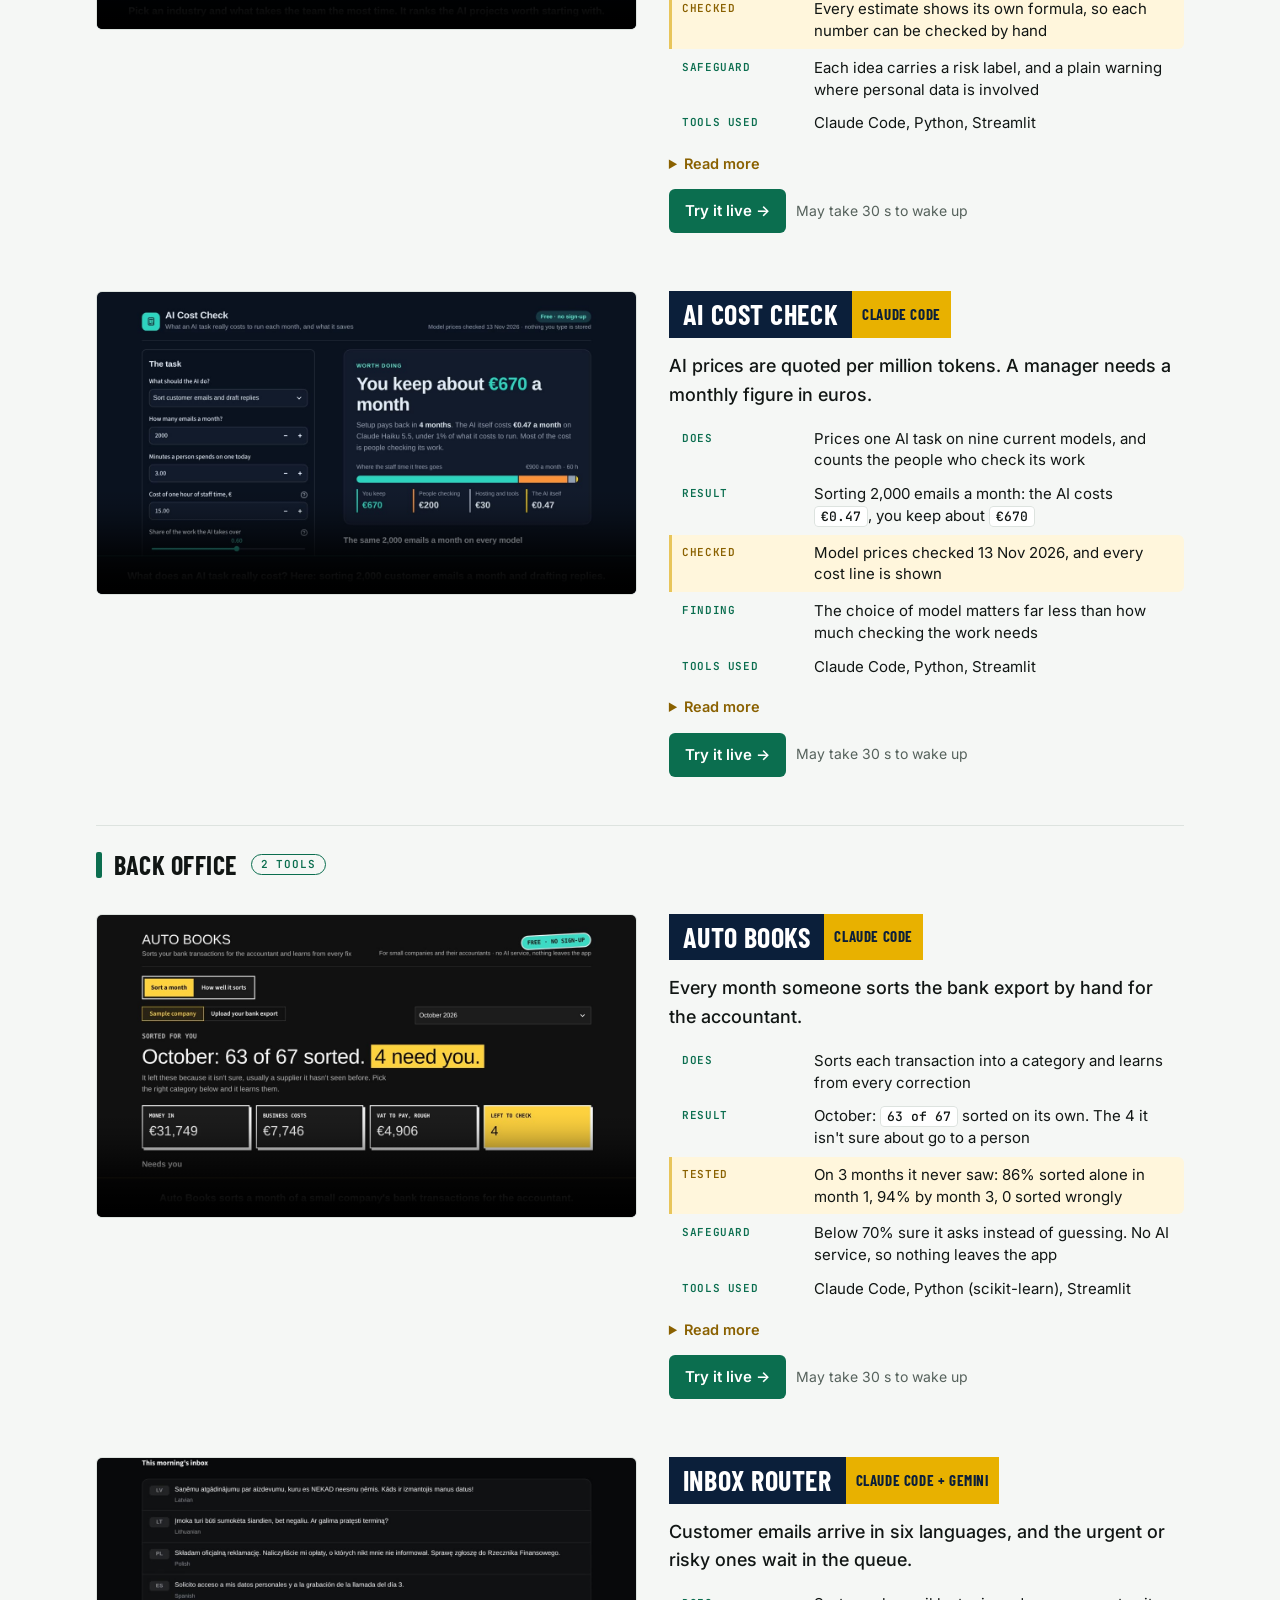
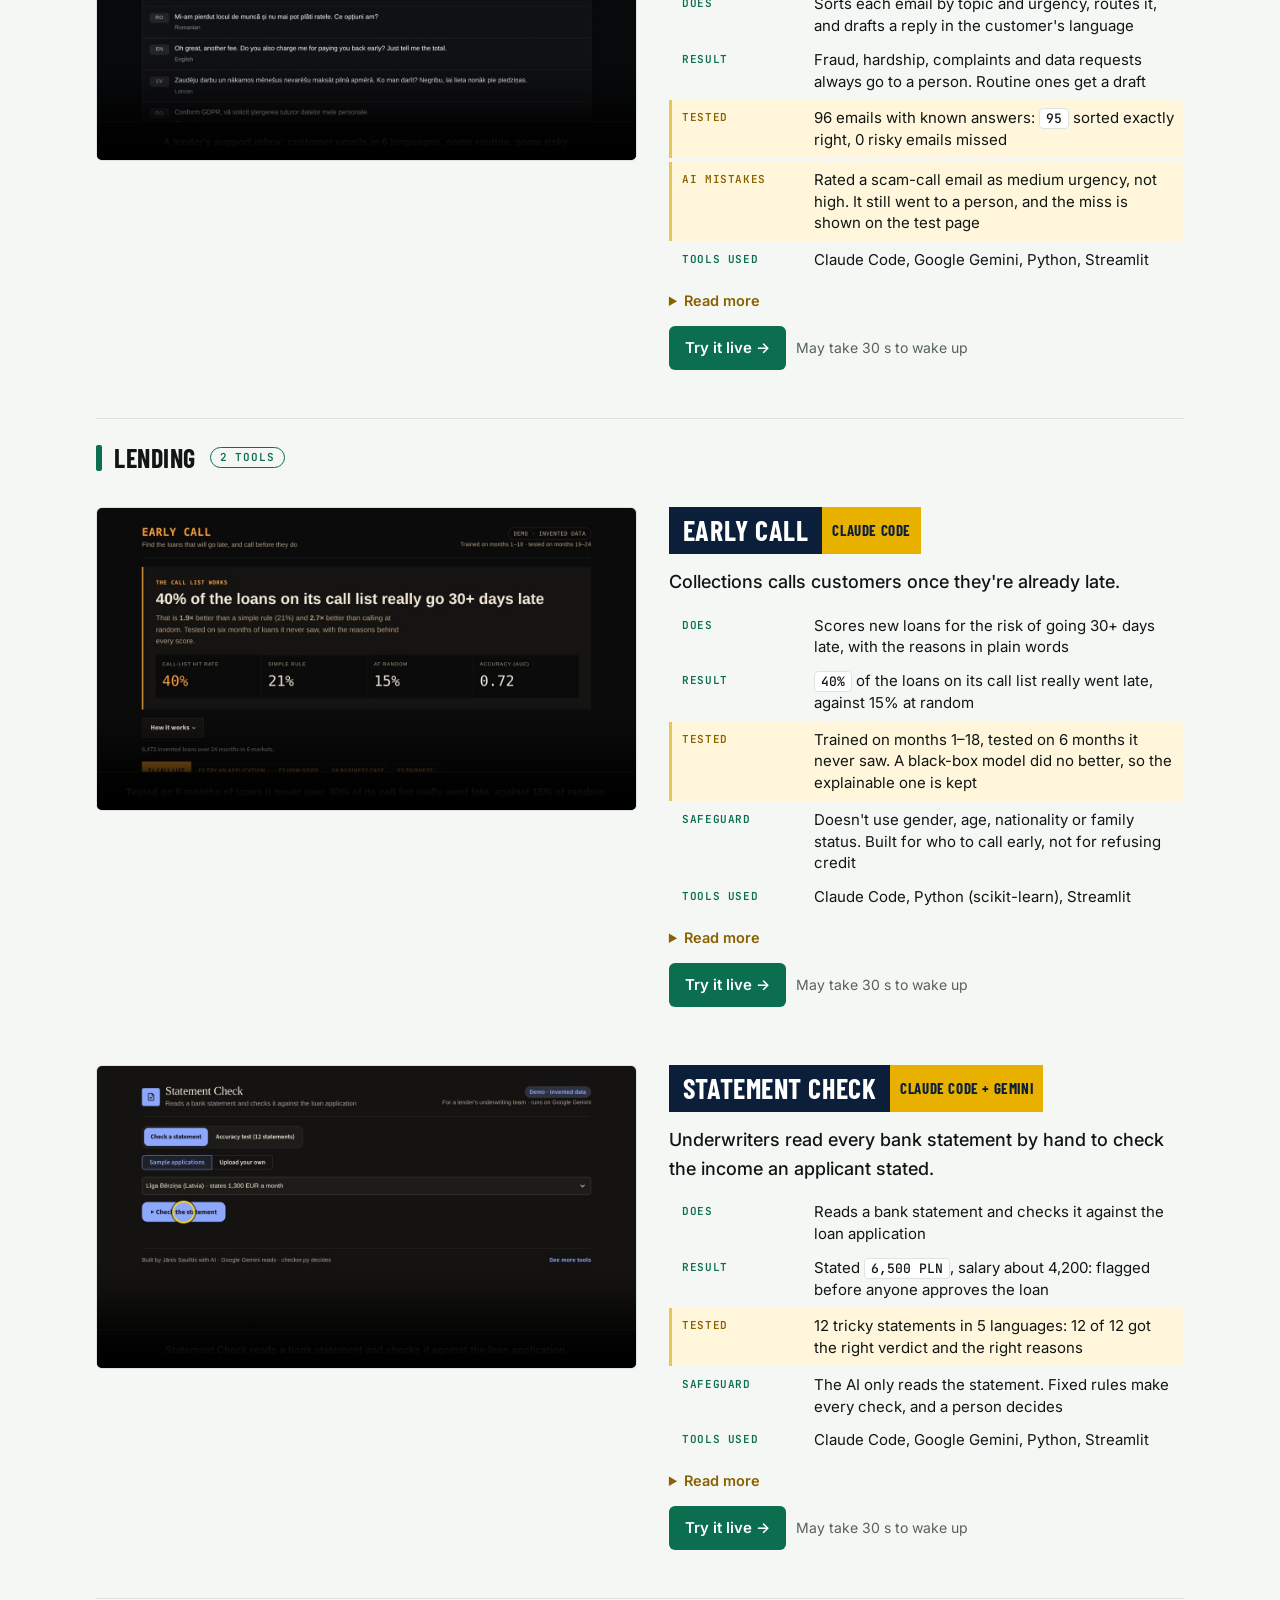
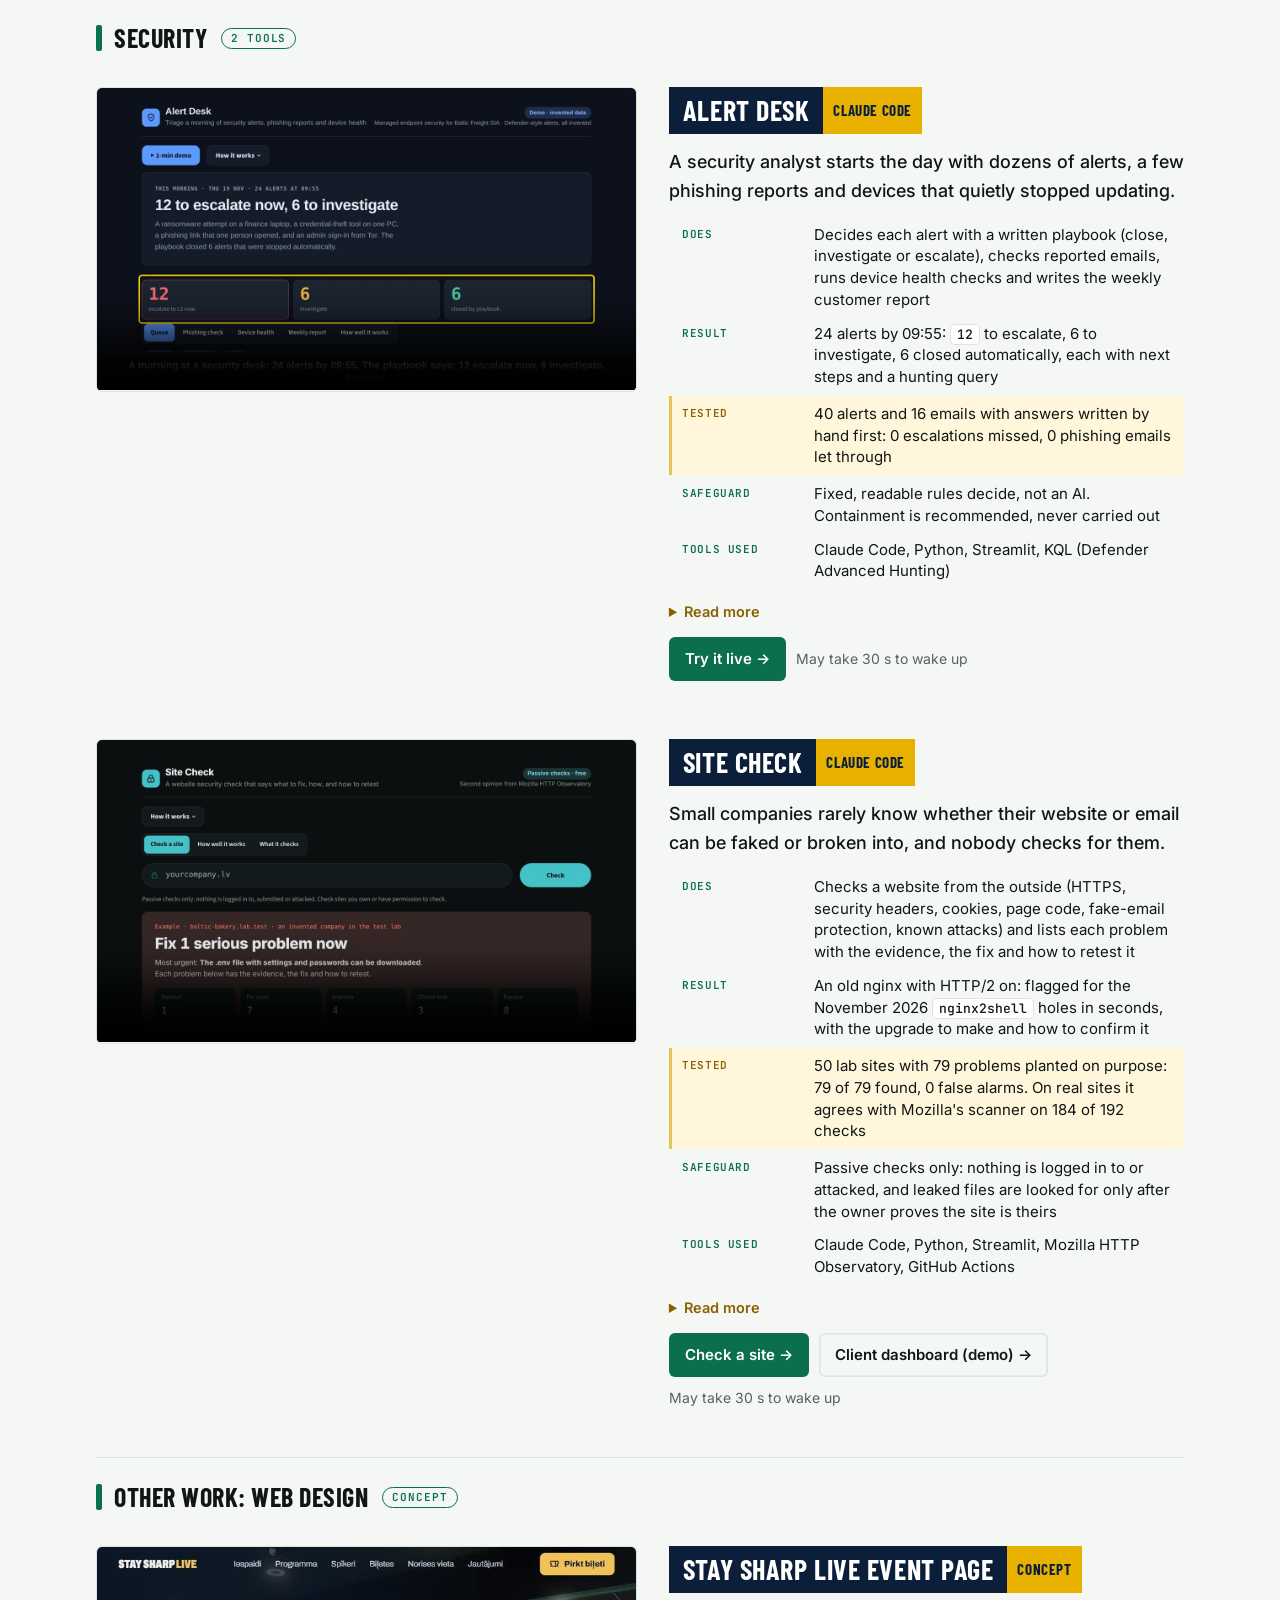
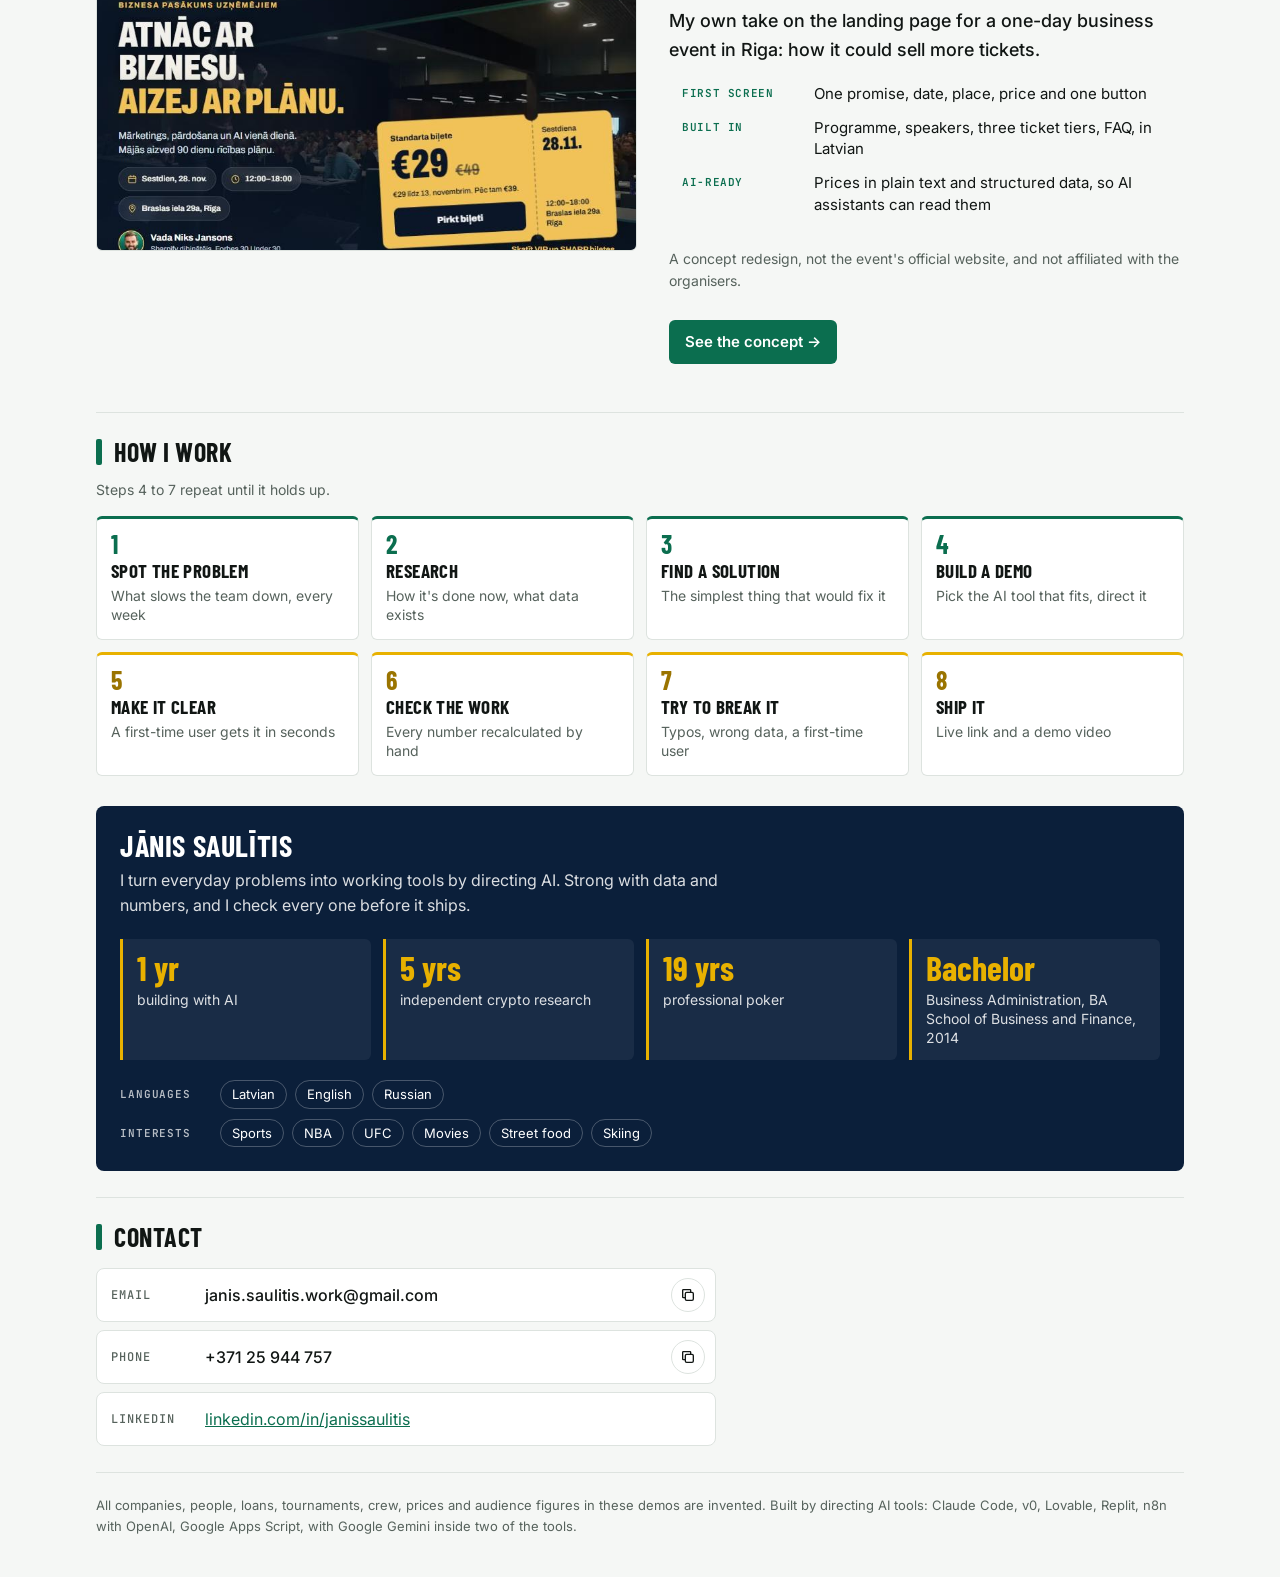
==== commit 19633e6e: "Site Check card: updated lab numbers (50 sites, 79 of 79) Co-Authored-By: Claude Opus 5.5 <noreply@a" ====
--- a/index.html
+++ b/index.html
@@ -528,7 +528,7 @@
         <ul class="pts">
           <li><b>Does</b><span>Checks a website from the outside (HTTPS, security headers, cookies, page code, fake-email protection, known attacks) and lists each problem with the evidence, the fix and how to retest it</span></li>
           <li><b>Result</b><span>An old nginx with HTTP/2 on: flagged for the November 2026 <code>nginx2shell</code> holes in seconds, with the upgrade to make and how to confirm it</span></li>
-          <li class="ai"><b>Tested</b><span>48 lab sites with 75 problems planted on purpose: 75 of 75 found, 0 false alarms. On real sites it agrees with Mozilla's scanner on 184 of 192 checks</span></li>
+          <li class="ai"><b>Tested</b><span>50 lab sites with 79 problems planted on purpose: 79 of 79 found, 0 false alarms. On real sites it agrees with Mozilla's scanner on 184 of 192 checks</span></li>
           <li><b>Safeguard</b><span>Passive checks only: nothing is logged in to or attacked, and leaked files are looked for only after the owner proves the site is theirs</span></li>
           <li><b>Tools used</b><span>Claude Code, Python, Streamlit, Mozilla HTTP Observatory, GitHub Actions</span></li>
         </ul>
